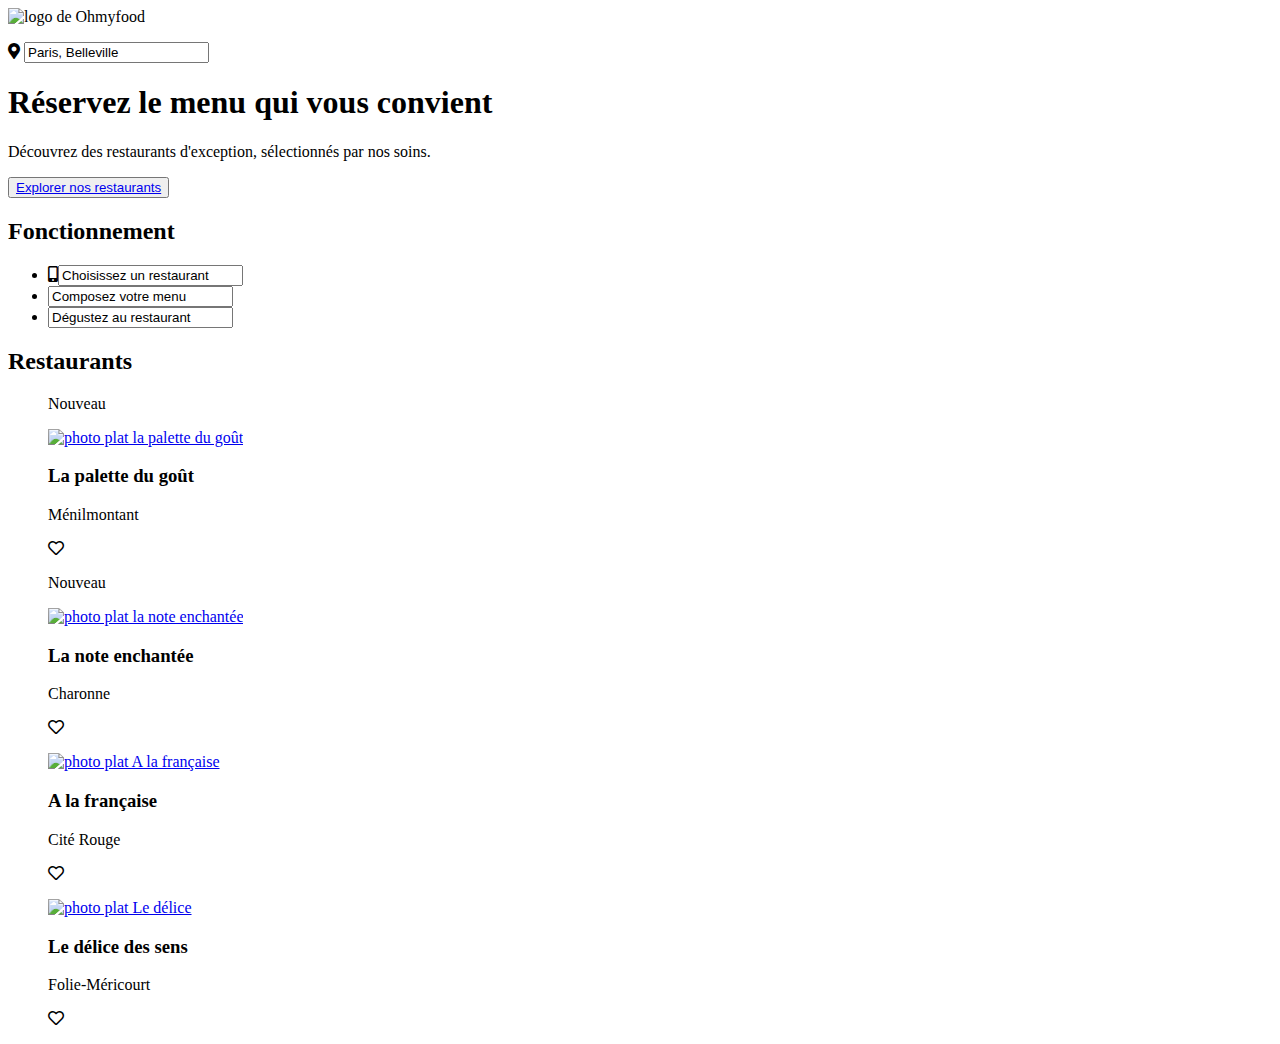
==== index.html @ de55cec7 "Première Sauvegarde Projet 3 de la page Accueil en HTML" ====
<!DOCTYPE html>
<html lang="fr">
<head>
    <meta charset="UTF-8">
    <meta name="viewport" content="width=device-width, initial-scale=1.0">
    <link rel="preconnect" href="https://fonts.gstatic.com">
    <link href="https://fonts.googleapis.com/css2?family=Roboto:wght@100;400&display=swap" rel="stylesheet">
    <link rel="stylesheet" href="https://cdnjs.cloudflare.com/ajax/libs/font-awesome/5.13.1/css/all.min.css"/>
    <title>Ohmyfood</title>
</head>
<body>
    <header class="header">
        <div class="logo">
            <img src="public/images/ohmyfood.png" alt="logo de Ohmyfood"/>
        </div>
    </header> 
    <section>   
        <form>
            <p class="localisation">
                <i class="fas fa-map-marker-alt"></i>
                <input type="text" name="recherche" value="Paris, Belleville">
            </p>
        </form>
        <article class="presentation">
            <h1>Réservez le menu qui vous convient</h1>
            <p>Découvrez des restaurants d'exception, sélectionnés par nos soins.</p>
            <button class="btn"><a href="#">Explorer nos restaurants</a></button>
        </article>
    </section>
    <section>
        <h2>Fonctionnement</h2>
        <ul class="Filtres"><!--PS: établir des class et insérer icones-->
            <li><i class="fas fa-mobile-alt"></i><input type="text" name="restaurant" value="Choisissez un restaurant"></li>
            <li><input type="text" name="menu" value="Composez votre menu"></li>
            <li><input type="text" name="dégustation" value="Dégustez au restaurant"></li>
        </ul>
    </section>
    <section>
        <h2>Restaurants</h2>
        <article><!--Insérer les liens menant vers la page de leur menu proposé-->
            <figure>
                <p>Nouveau</p>
                <a href="#"><img src="public/images/jay-wennington-N_Y88TWmGwA-unsplash.jpg" alt="photo plat la palette du goût"/></a>
                <figcaption>
                    <h3>La palette du goût</h3>
                    <p>Ménilmontant</p>
                    <aside>
                        <p>
                            <i class="far fa-heart"></i>
                        </p>
                    </aside>
                </figcaption>
            </figure>
        </article>
        <article><!--Insérer les liens menant vers la page de leur menu proposé-->
            <figure>
                <p>Nouveau</p>
                <a href="#"><img src="public/images/stil-u2Lp8tXIcjw-unsplash.jpg" alt="photo plat la note enchantée"/></a>
                <figcaption>
                    <h3>La note enchantée</h3>
                    <p>Charonne</p>
                    <aside>
                        <p>
                            <i class="far fa-heart"></i>
                        </p>
                    </aside>
                </figcaption>
            </figure>
        </article>
        <article><!--Insérer les liens menant vers la page de leur menu proposé-->
            <figure>
                <a href="#"><img src="public/images/toa-heftiba-DQKerTsQwi0-unsplash.jpg" alt="photo plat A la française"/></a>
                <figcaption>
                    <h3>A la française</h3>
                    <p>Cité Rouge</p>
                    <aside>
                        <p>
                            <i class="far fa-heart"></i>
                        </p>
                    </aside>
                </figcaption>
            </figure>
        </article>
        <article><!--Insérer les liens menant vers la page de leur menu proposé-->
            <figure>
                <a href="#"><img src="public/images/louis-hansel-shotsoflouis-qNBGVyOCY8Q-unsplash.jpg" alt="photo plat Le délice "/></a>
                <figcaption>
                    <h3>Le délice des sens</h3>
                    <p>Folie-Méricourt</p>
                    <aside>
                        <p>
                            <i class="far fa-heart"></i>
                        </p>
                    </aside>
                </figcaption>
            </figure>
        </article>
    </section>

    
</body>
</html>
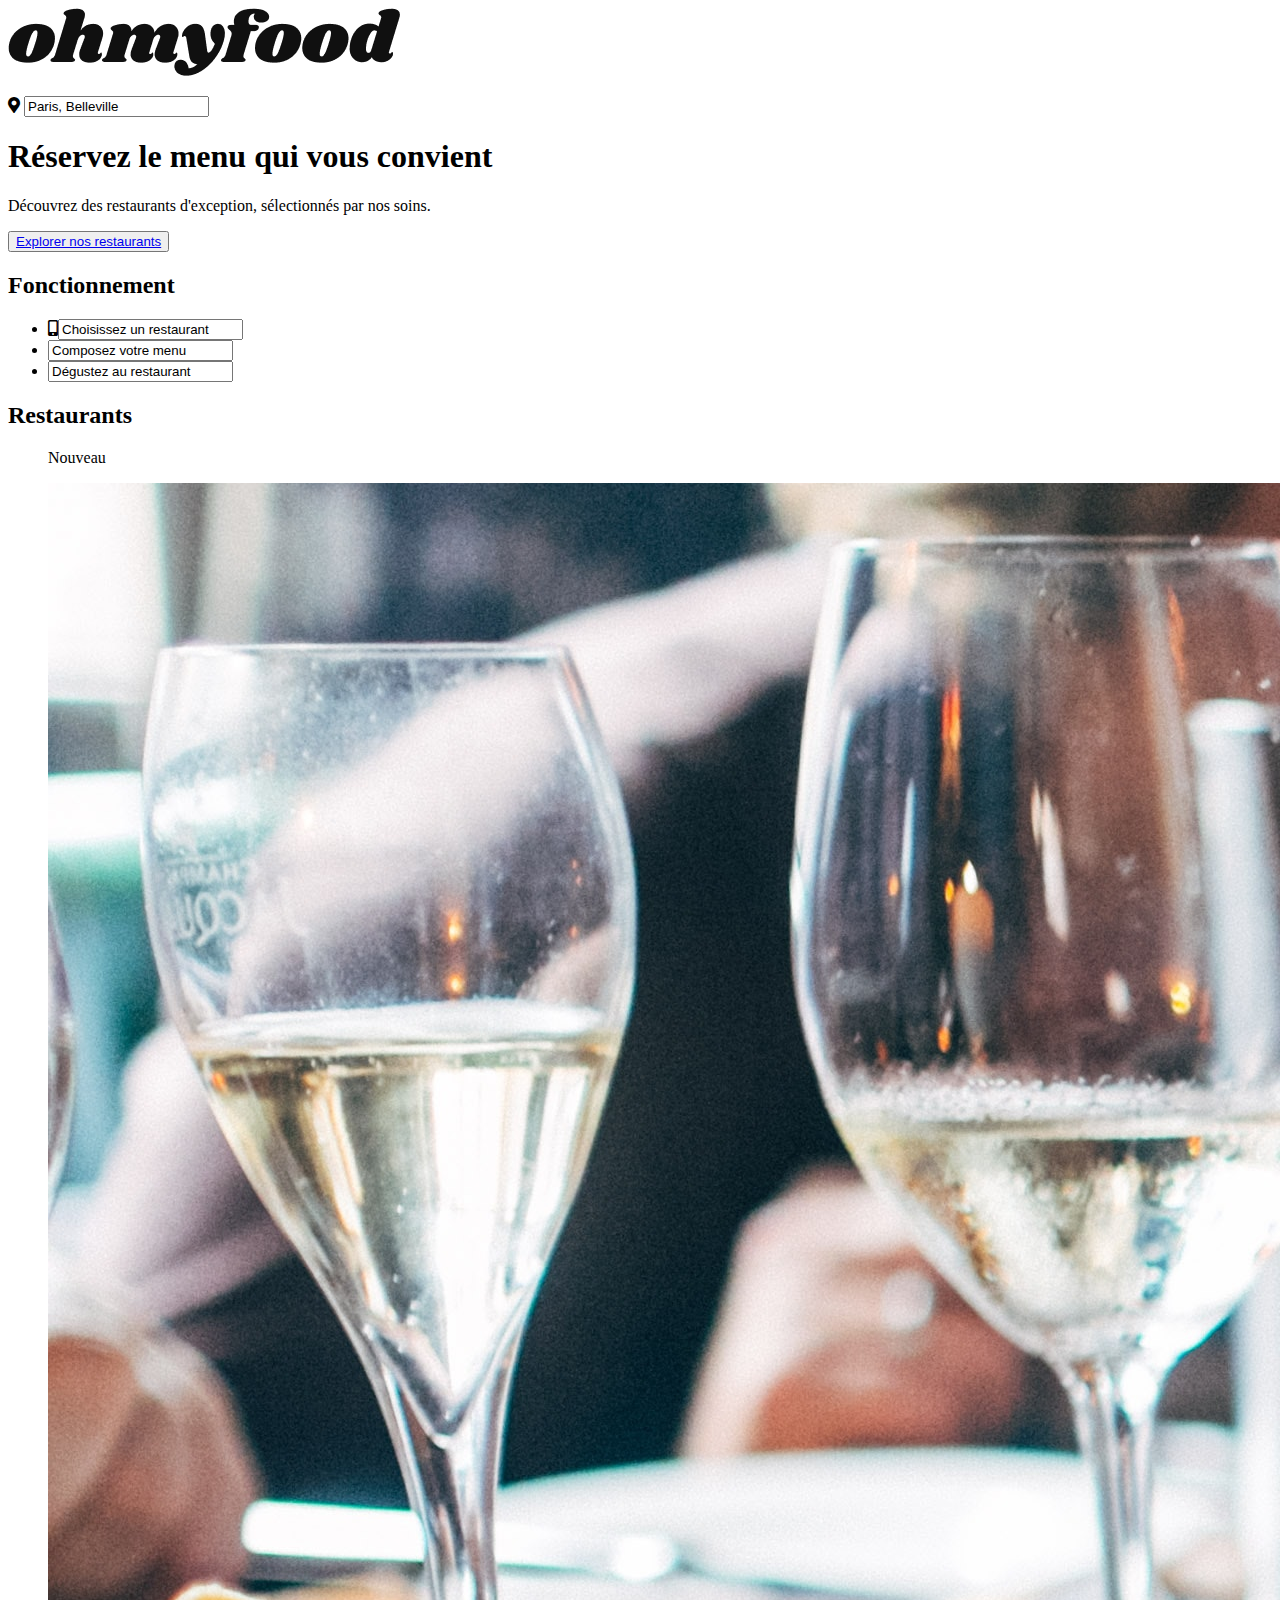
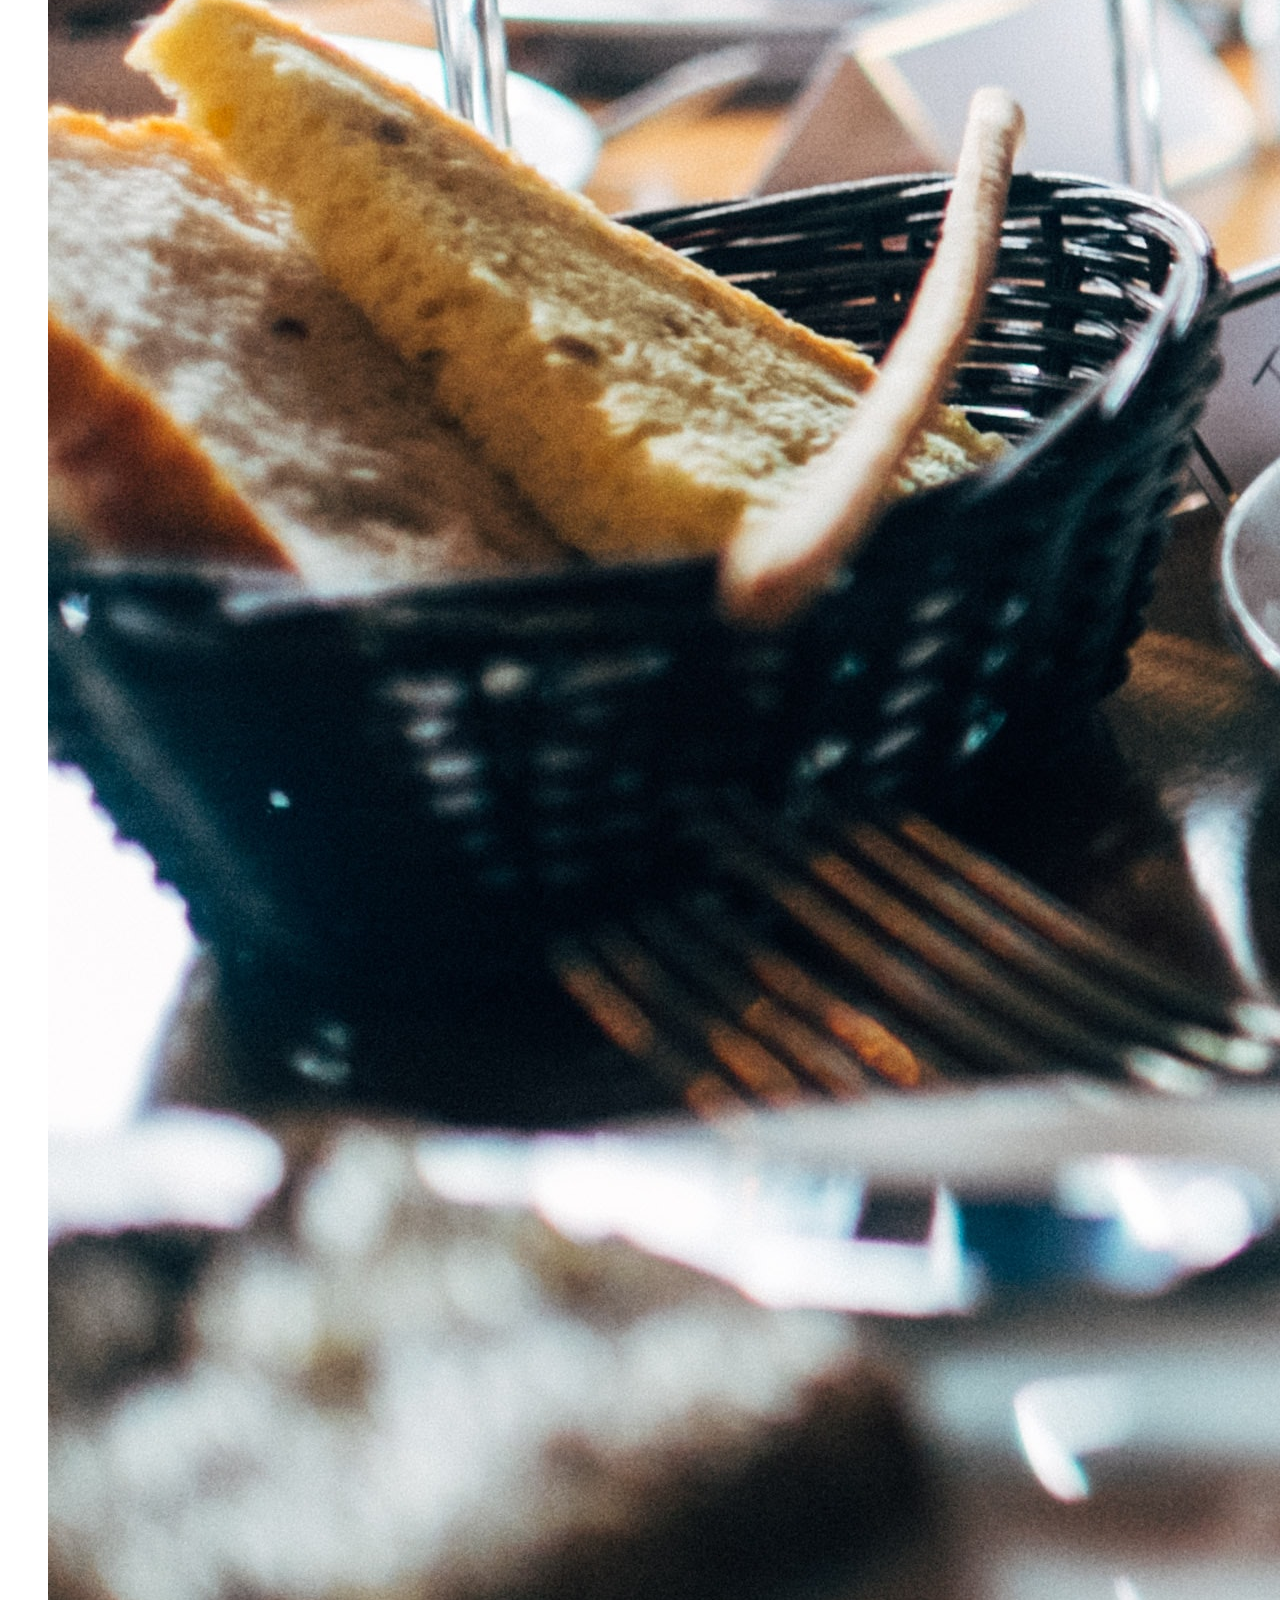
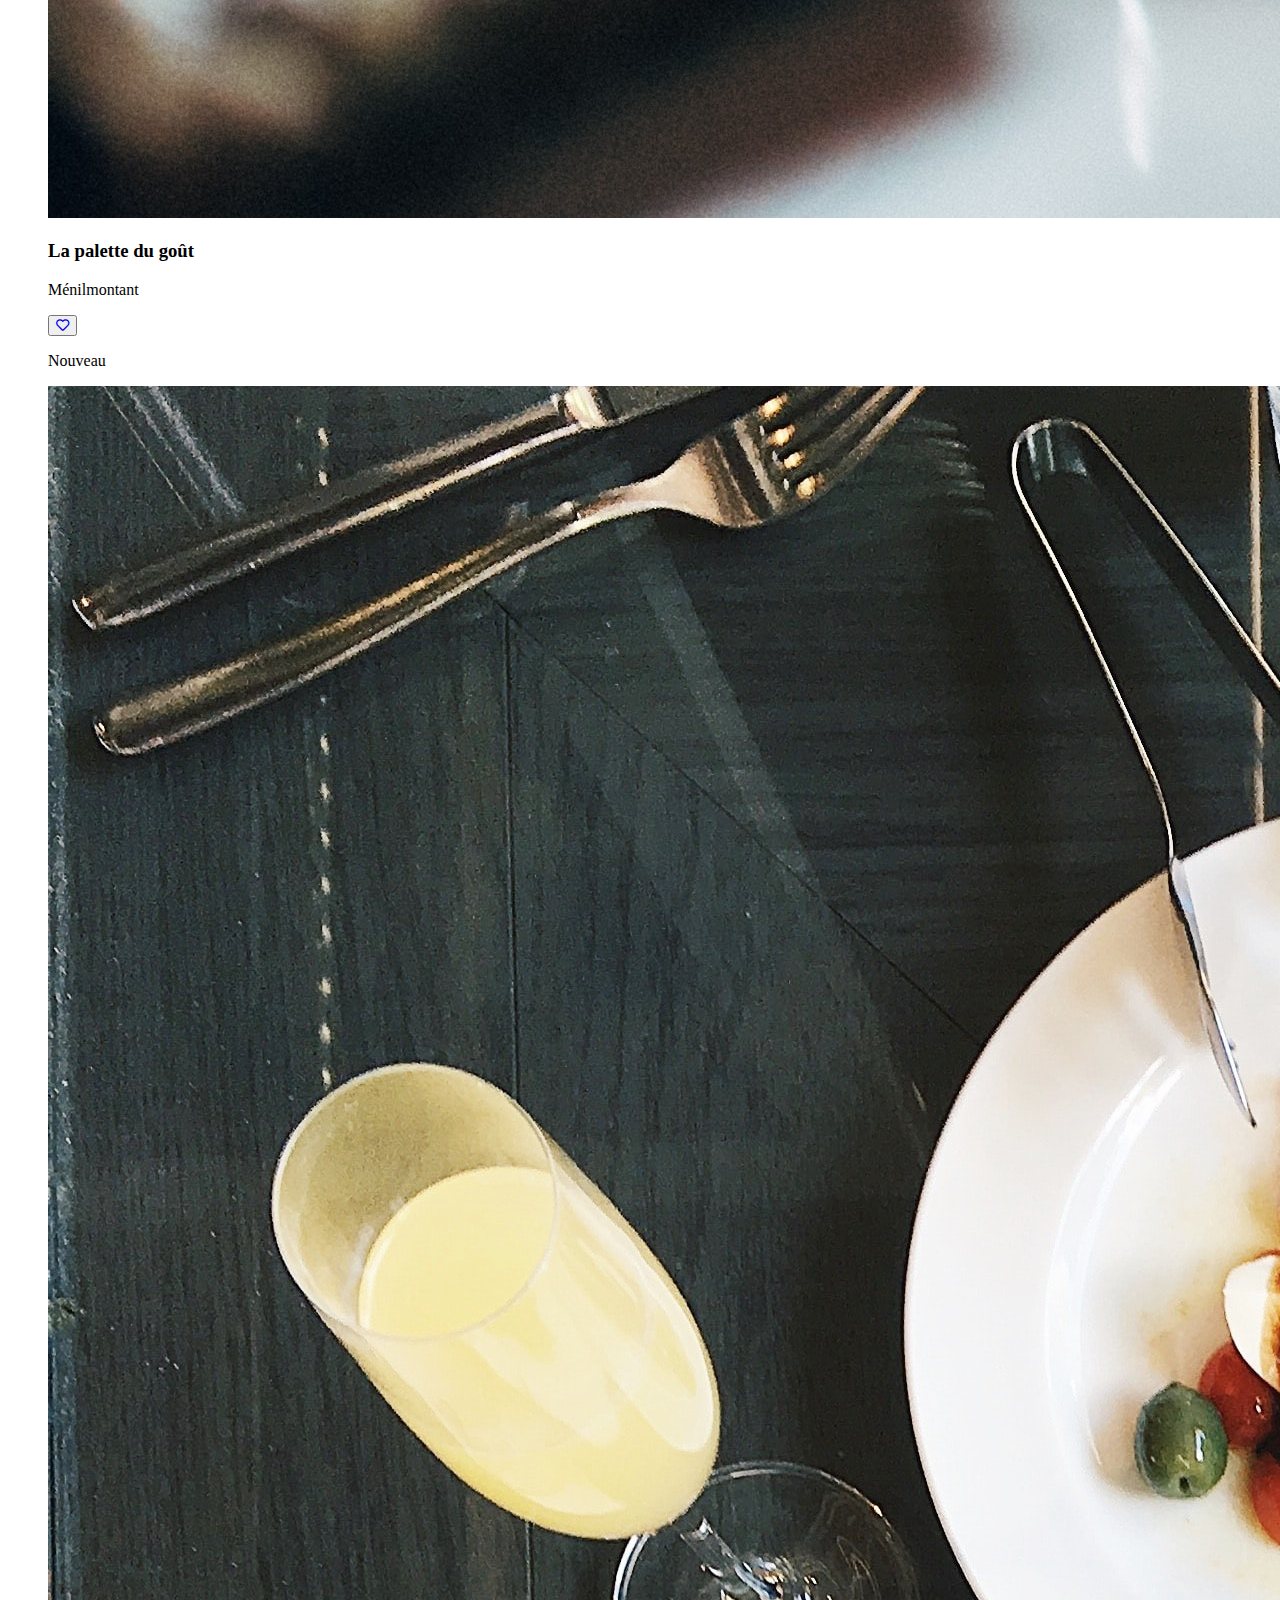
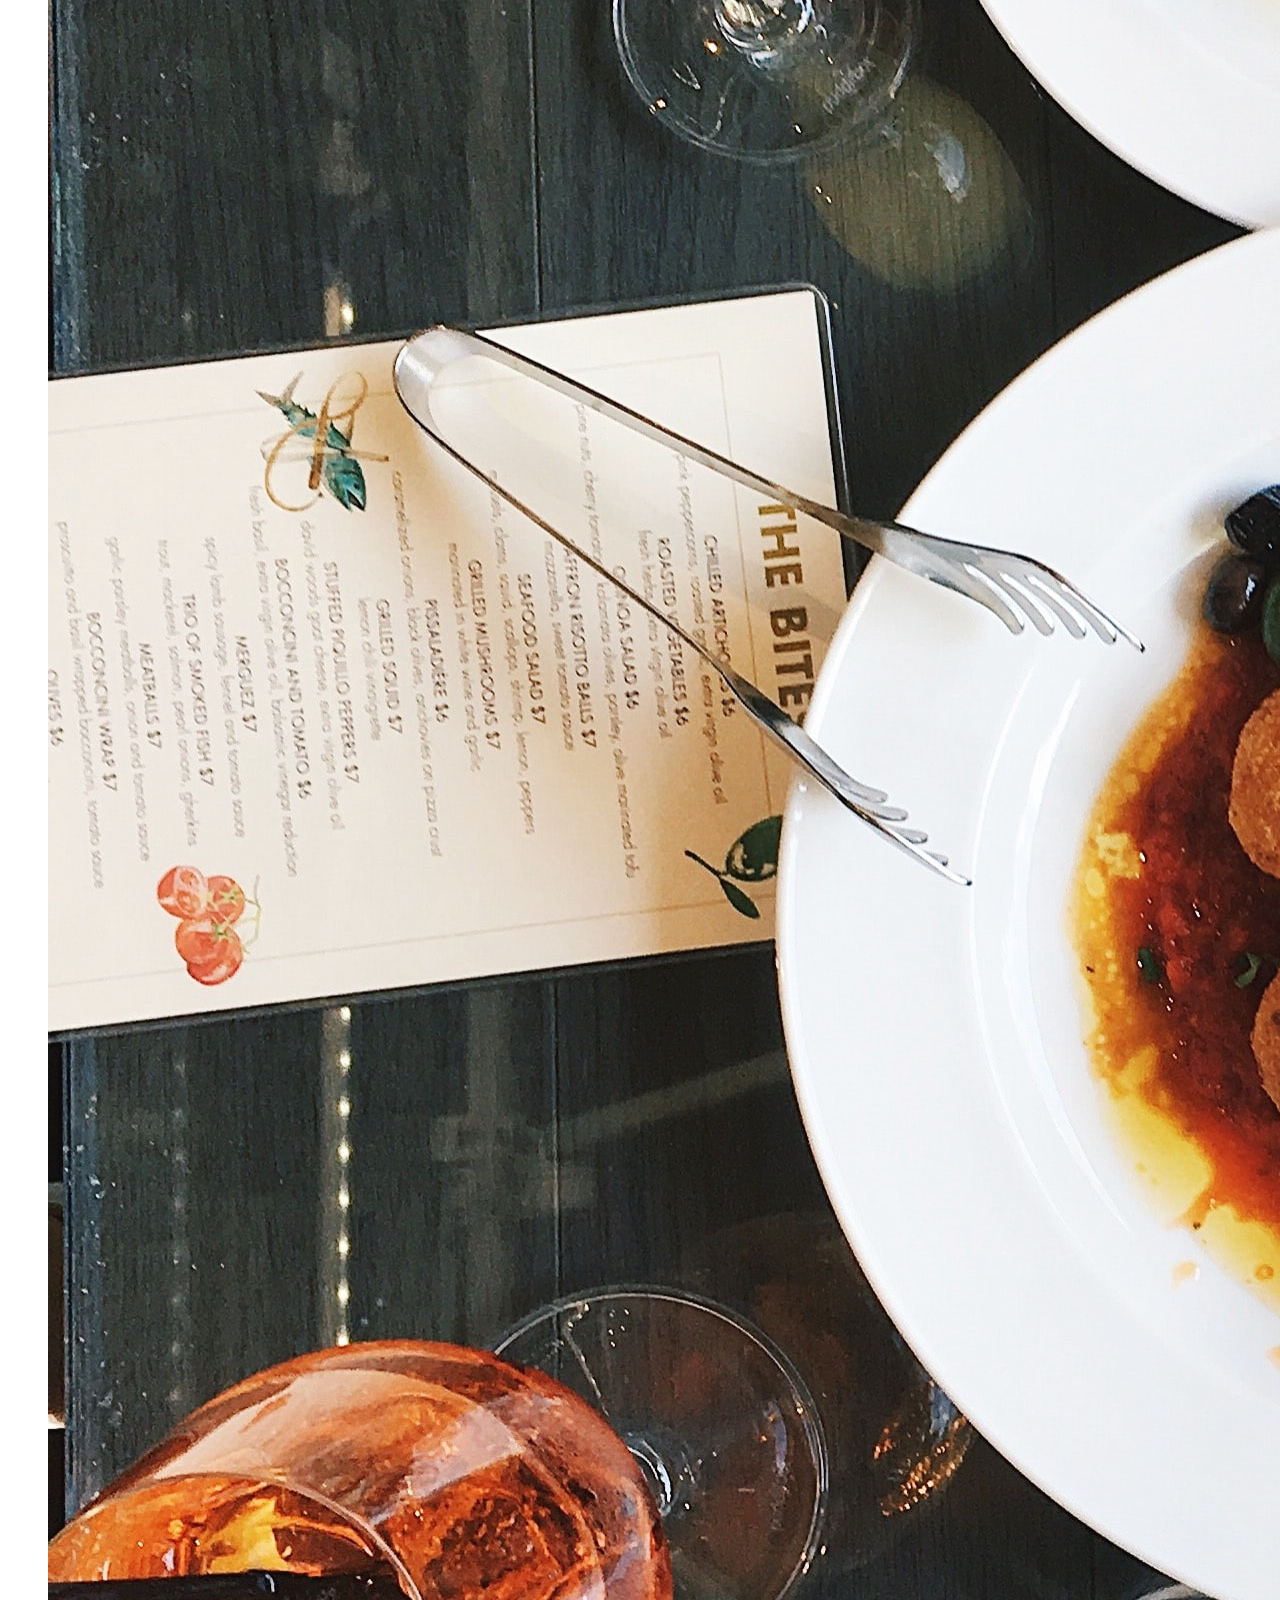
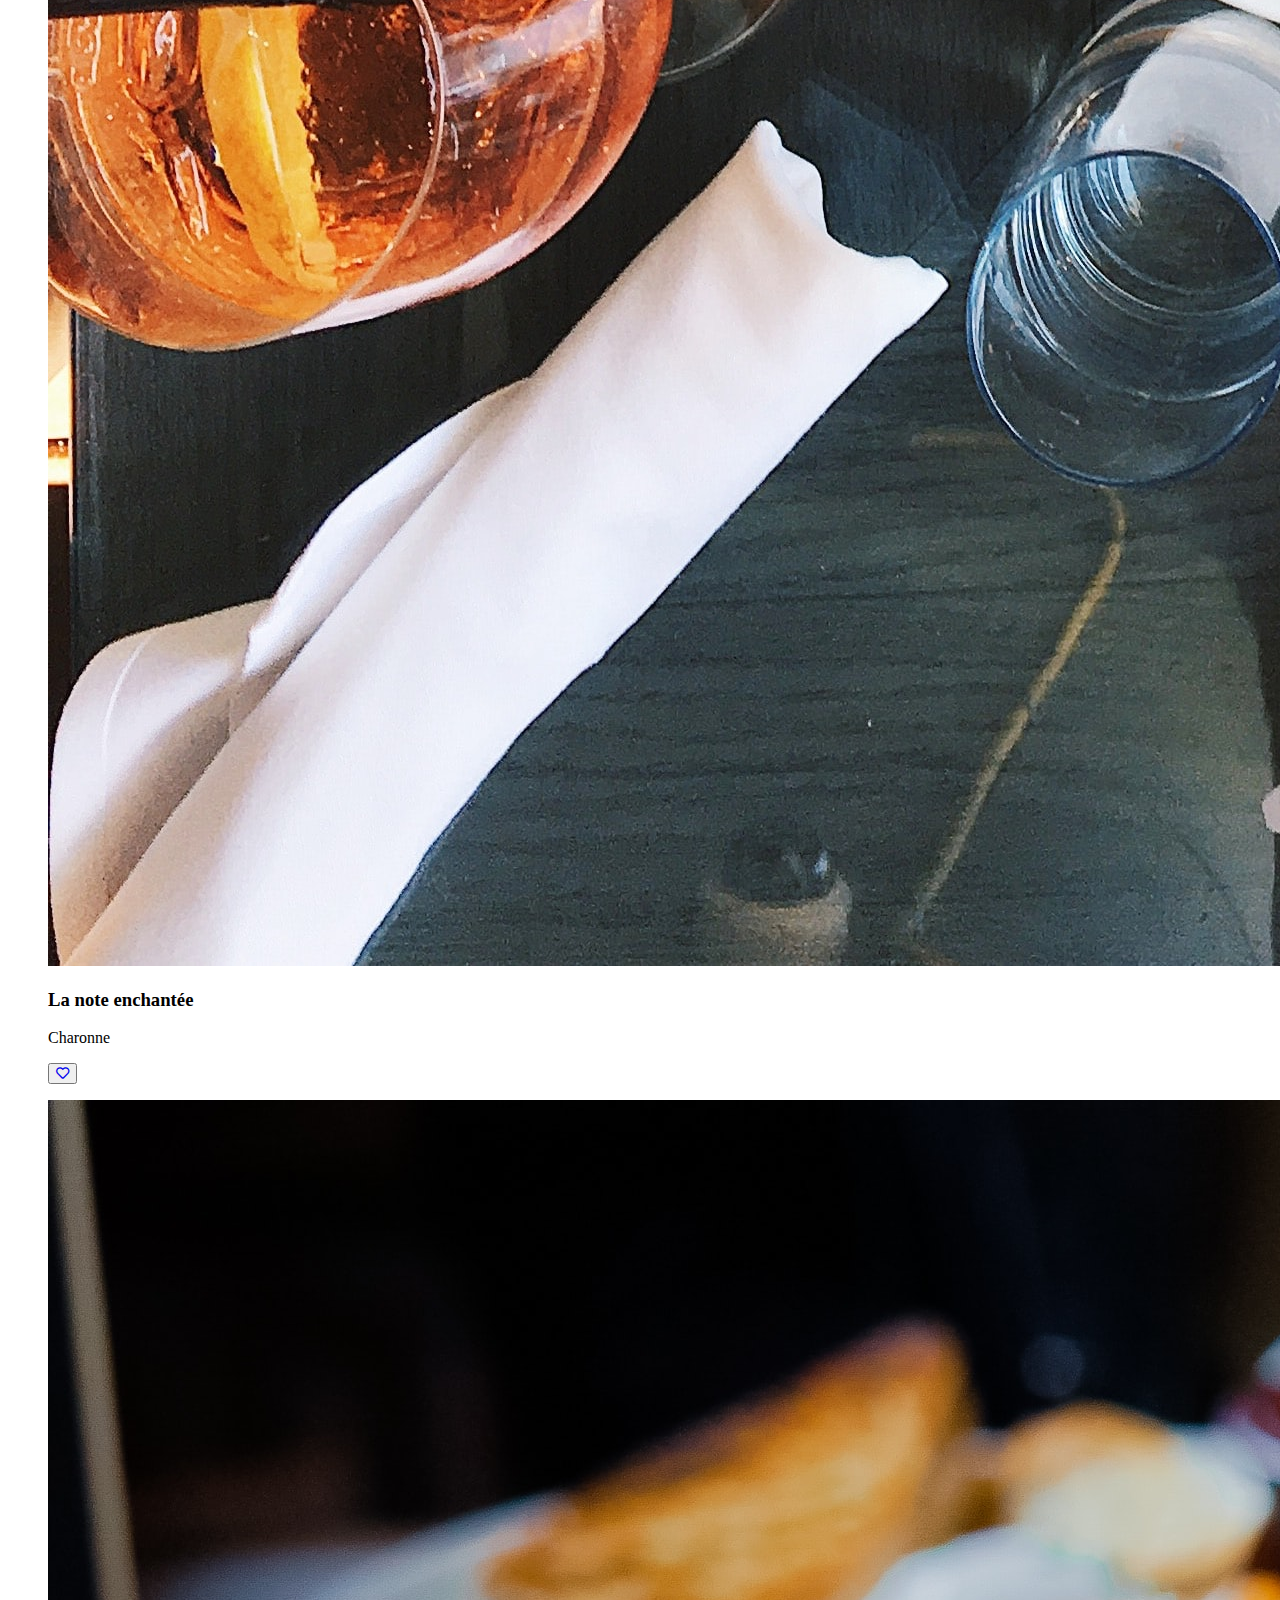
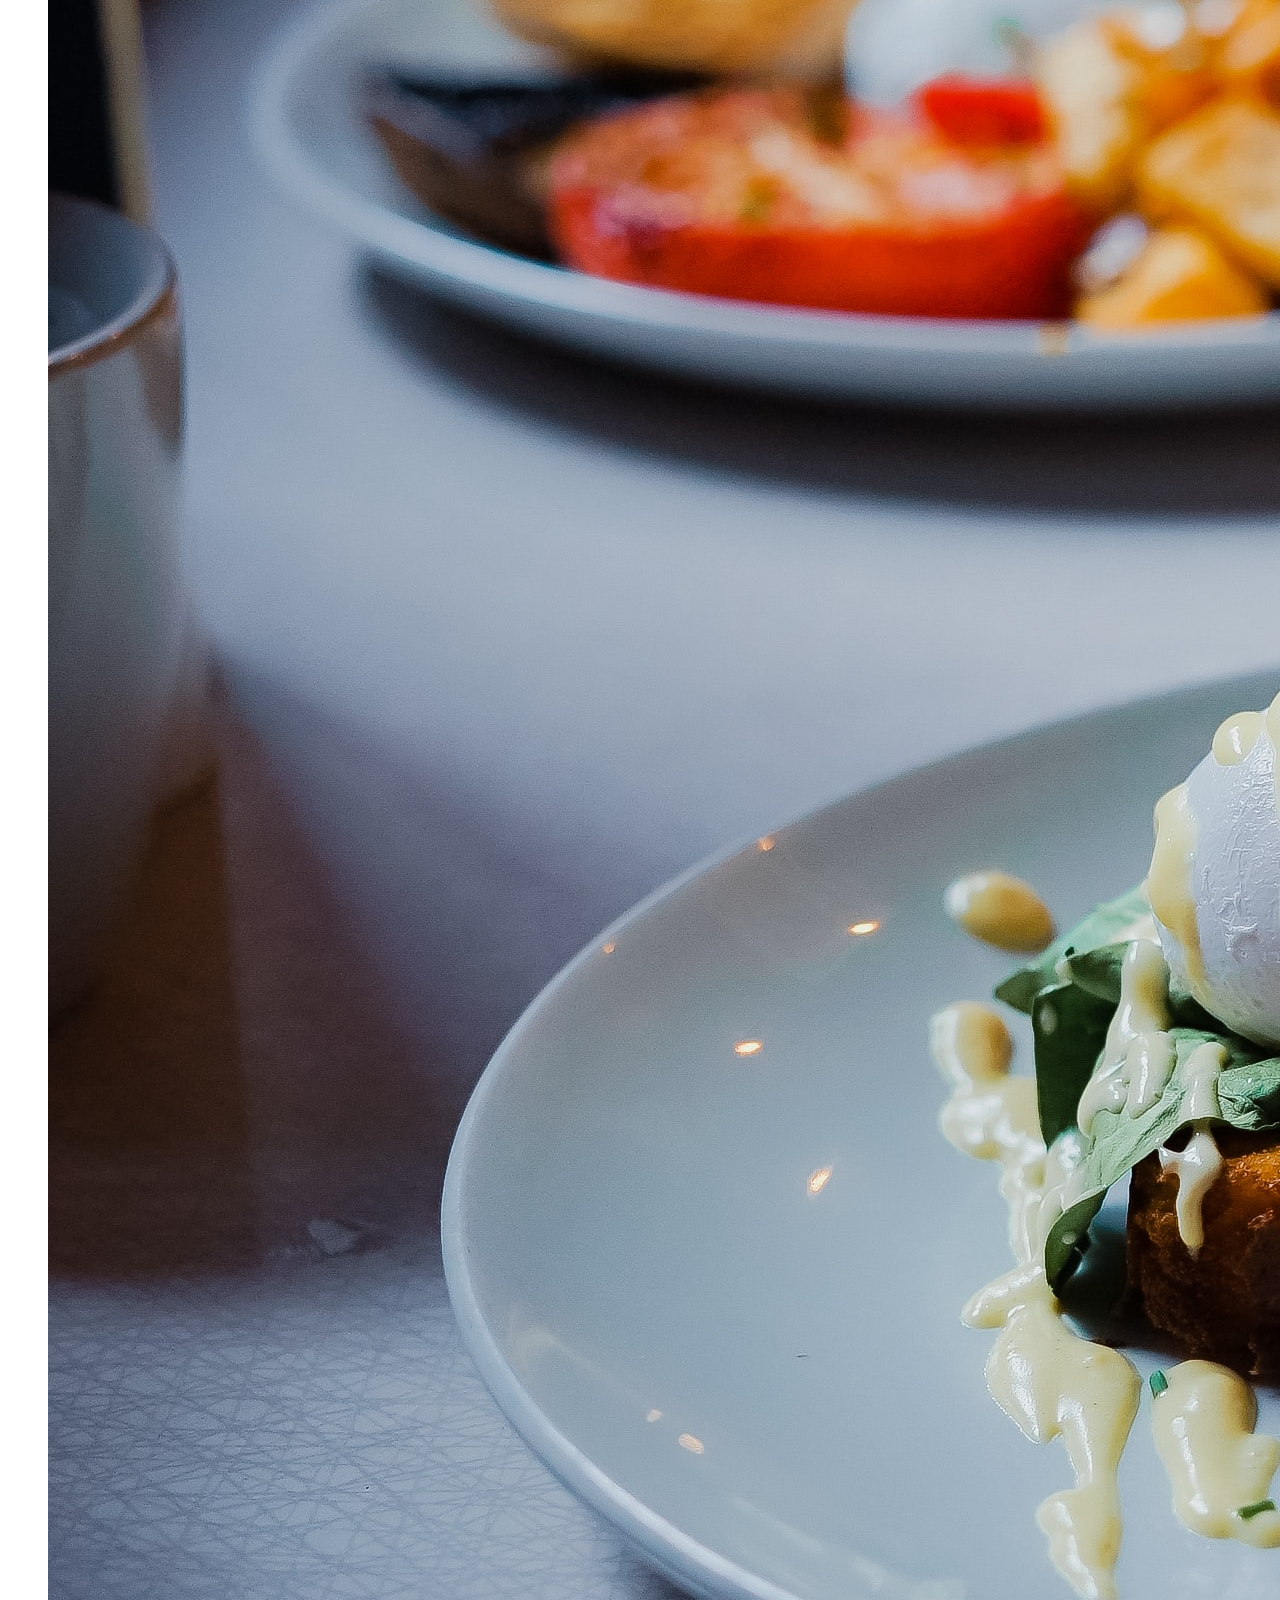
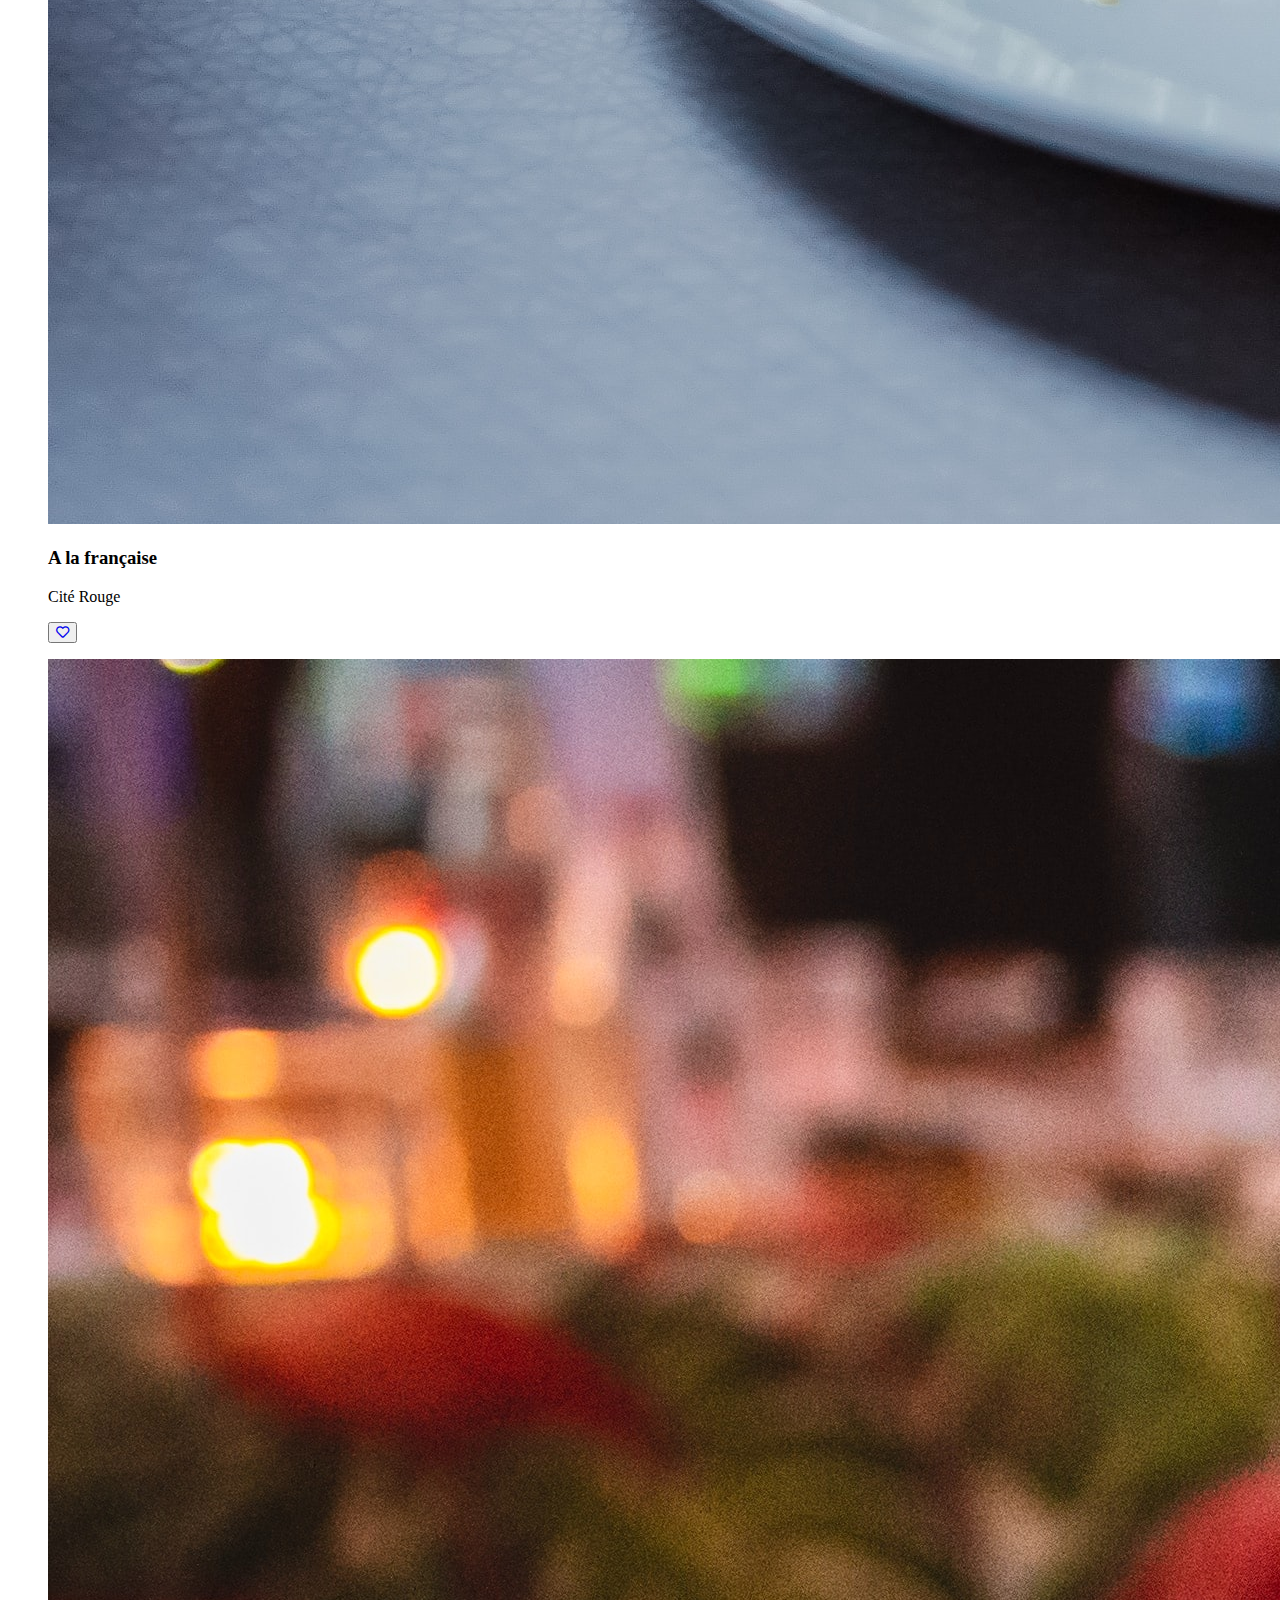
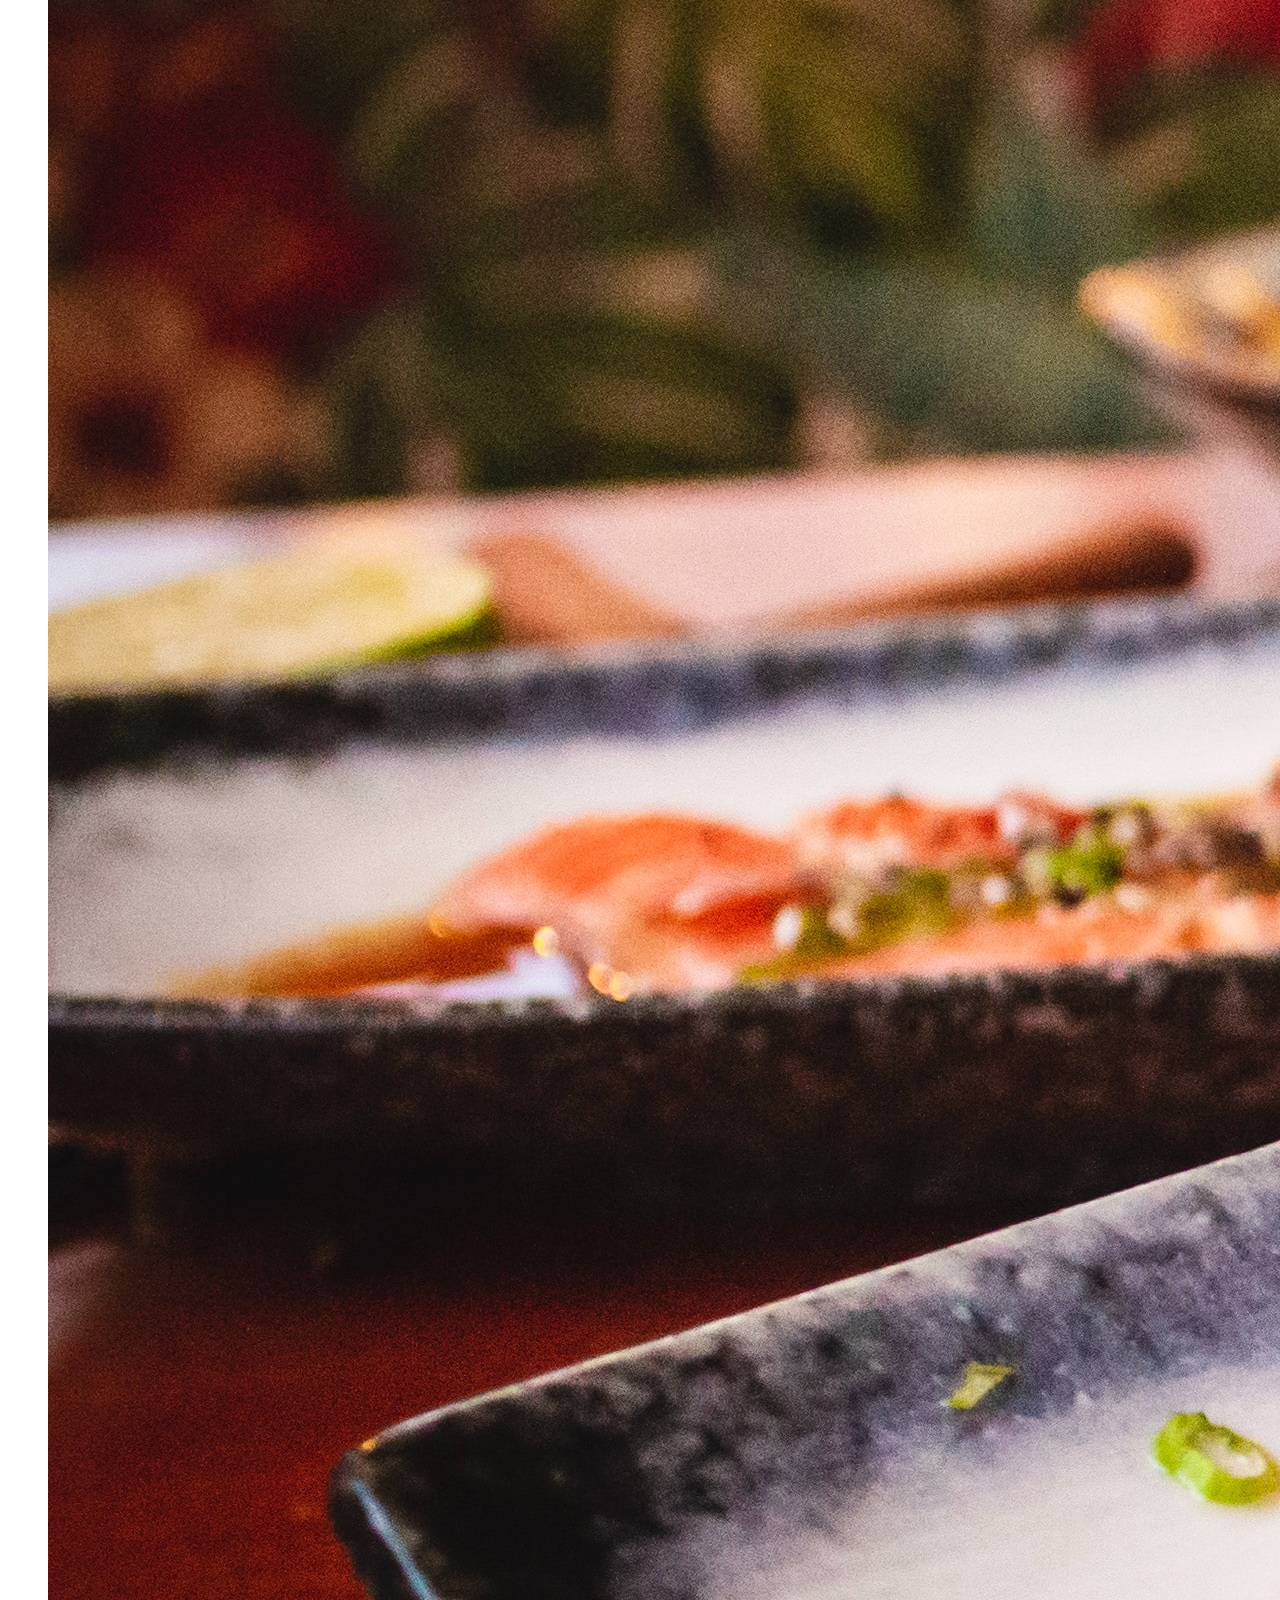
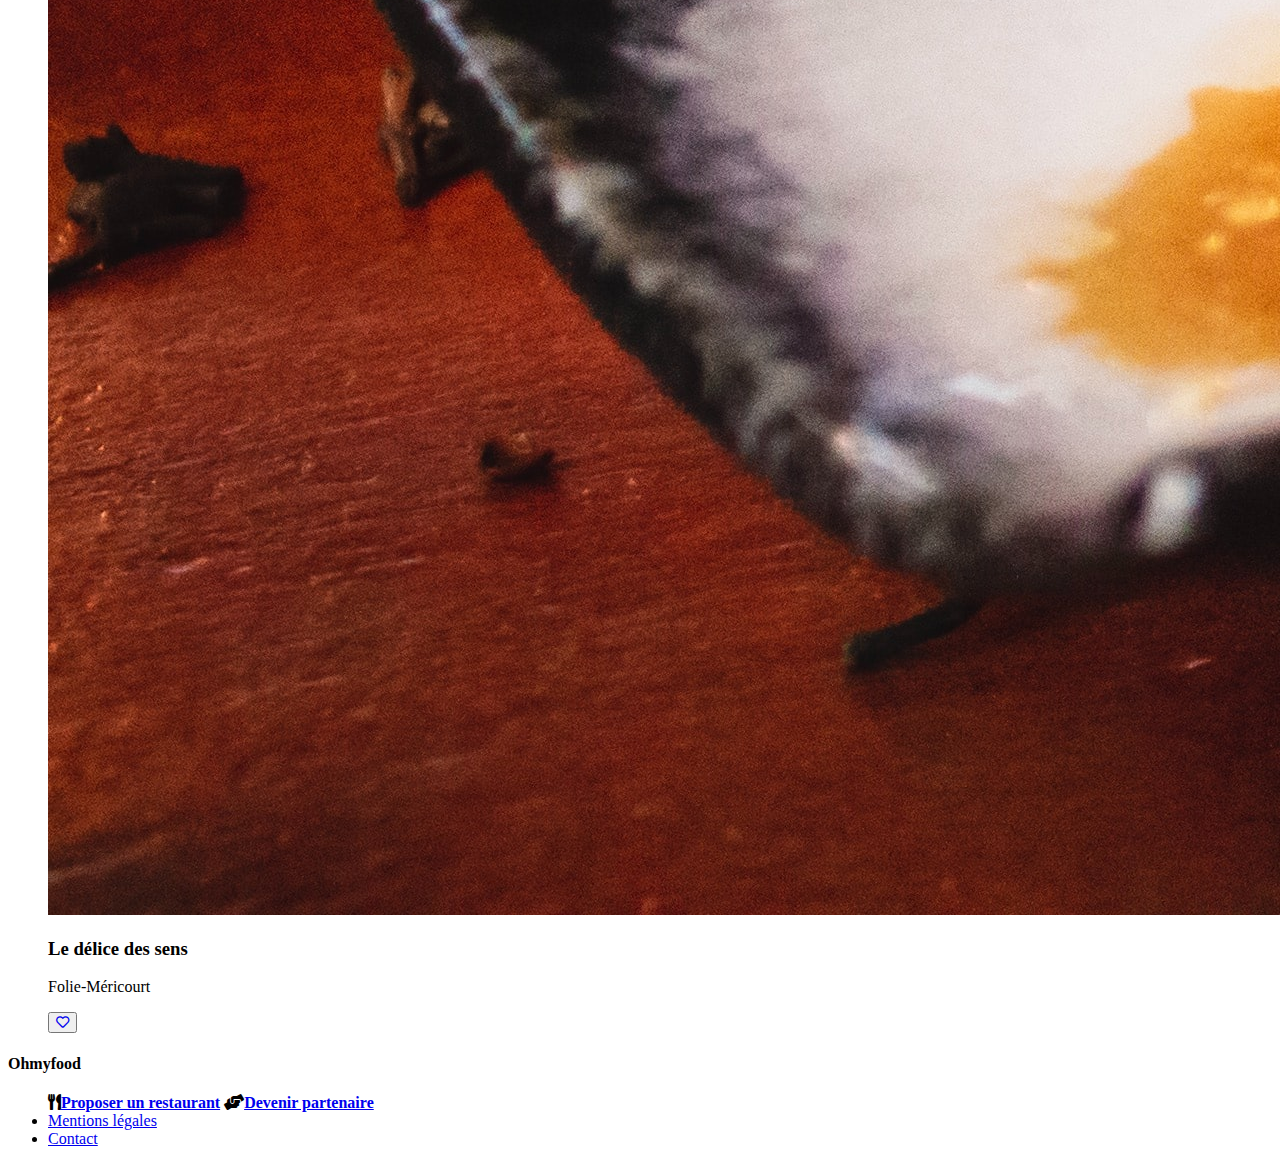
==== commit 6707b830: "Page Menu en HTML OK + Modif class logo en header_logo" ====
--- a/index.html
+++ b/index.html
@@ -5,12 +5,14 @@
     <meta name="viewport" content="width=device-width, initial-scale=1.0">
     <link rel="preconnect" href="https://fonts.gstatic.com">
     <link href="https://fonts.googleapis.com/css2?family=Roboto:wght@100;400&display=swap" rel="stylesheet">
+    <link rel="preconnect" href="https://fonts.gstatic.com">
+    <link href="https://fonts.googleapis.com/css2?family=Shrikhand&display=swap" rel="stylesheet">
     <link rel="stylesheet" href="https://cdnjs.cloudflare.com/ajax/libs/font-awesome/5.13.1/css/all.min.css"/>
     <title>Ohmyfood</title>
 </head>
 <body>
     <header class="header">
-        <div class="logo">
+        <div class="header_logo">
             <img src="public/images/ohmyfood.png" alt="logo de Ohmyfood"/>
         </div>
     </header> 
@@ -37,7 +39,7 @@
     </section>
     <section>
         <h2>Restaurants</h2>
-        <article><!--Insérer les liens menant vers la page de leur menu proposé-->
+        <article><!--Insérer les liens menant vers la page de leur menu proposé + effet remplissage button-->
             <figure>
                 <p>Nouveau</p>
                 <a href="#"><img src="public/images/jay-wennington-N_Y88TWmGwA-unsplash.jpg" alt="photo plat la palette du goût"/></a>
@@ -45,14 +47,12 @@
                     <h3>La palette du goût</h3>
                     <p>Ménilmontant</p>
                     <aside>
-                        <p>
-                            <i class="far fa-heart"></i>
-                        </p>
+                        <button><a href="#"><i class="far fa-heart"></i></a></button>
                     </aside>
                 </figcaption>
             </figure>
         </article>
-        <article><!--Insérer les liens menant vers la page de leur menu proposé-->
+        <article><!--Insérer les liens menant vers la page de leur menu proposé + effet remplissage button-->
             <figure>
                 <p>Nouveau</p>
                 <a href="#"><img src="public/images/stil-u2Lp8tXIcjw-unsplash.jpg" alt="photo plat la note enchantée"/></a>
@@ -60,43 +60,46 @@
                     <h3>La note enchantée</h3>
                     <p>Charonne</p>
                     <aside>
-                        <p>
-                            <i class="far fa-heart"></i>
-                        </p>
+                        <button><a href="#"><i class="far fa-heart"></i></a></button>
                     </aside>
                 </figcaption>
             </figure>
         </article>
-        <article><!--Insérer les liens menant vers la page de leur menu proposé-->
+        <article><!--Insérer les liens menant vers la page de leur menu proposé + effet remplissage button-->
             <figure>
                 <a href="#"><img src="public/images/toa-heftiba-DQKerTsQwi0-unsplash.jpg" alt="photo plat A la française"/></a>
                 <figcaption>
                     <h3>A la française</h3>
                     <p>Cité Rouge</p>
                     <aside>
-                        <p>
-                            <i class="far fa-heart"></i>
-                        </p>
+                        <button><a href="#"><i class="far fa-heart"></i></a></button>
                     </aside>
                 </figcaption>
             </figure>
         </article>
-        <article><!--Insérer les liens menant vers la page de leur menu proposé-->
+        <article><!--Insérer les liens menant vers la page de leur menu proposé + effet remplissage button-->
             <figure>
                 <a href="#"><img src="public/images/louis-hansel-shotsoflouis-qNBGVyOCY8Q-unsplash.jpg" alt="photo plat Le délice "/></a>
                 <figcaption>
                     <h3>Le délice des sens</h3>
                     <p>Folie-Méricourt</p>
                     <aside>
-                        <p>
-                            <i class="far fa-heart"></i>
-                        </p>
+                        <button><a href="#"><i class="far fa-heart"></i></a></button>
                     </aside>
                 </figcaption>
             </figure>
         </article>
     </section>
-
-    
+    <footer>
+        <section>
+            <h4>Ohmyfood</h4>
+            <ul>
+                <li class="fas fa-utensils"><a href="#">Proposer un restaurant</a></li>
+                <li class="fas fa-hands-helping"><a href="#">Devenir partenaire</a></li>
+                <li><a href="#">Mentions légales</a></li>
+                <li><a href="mailto:adresse@mail.com">Contact</a></li>
+            </ul>
+        </section>
+    </footer>
 </body>
 </html>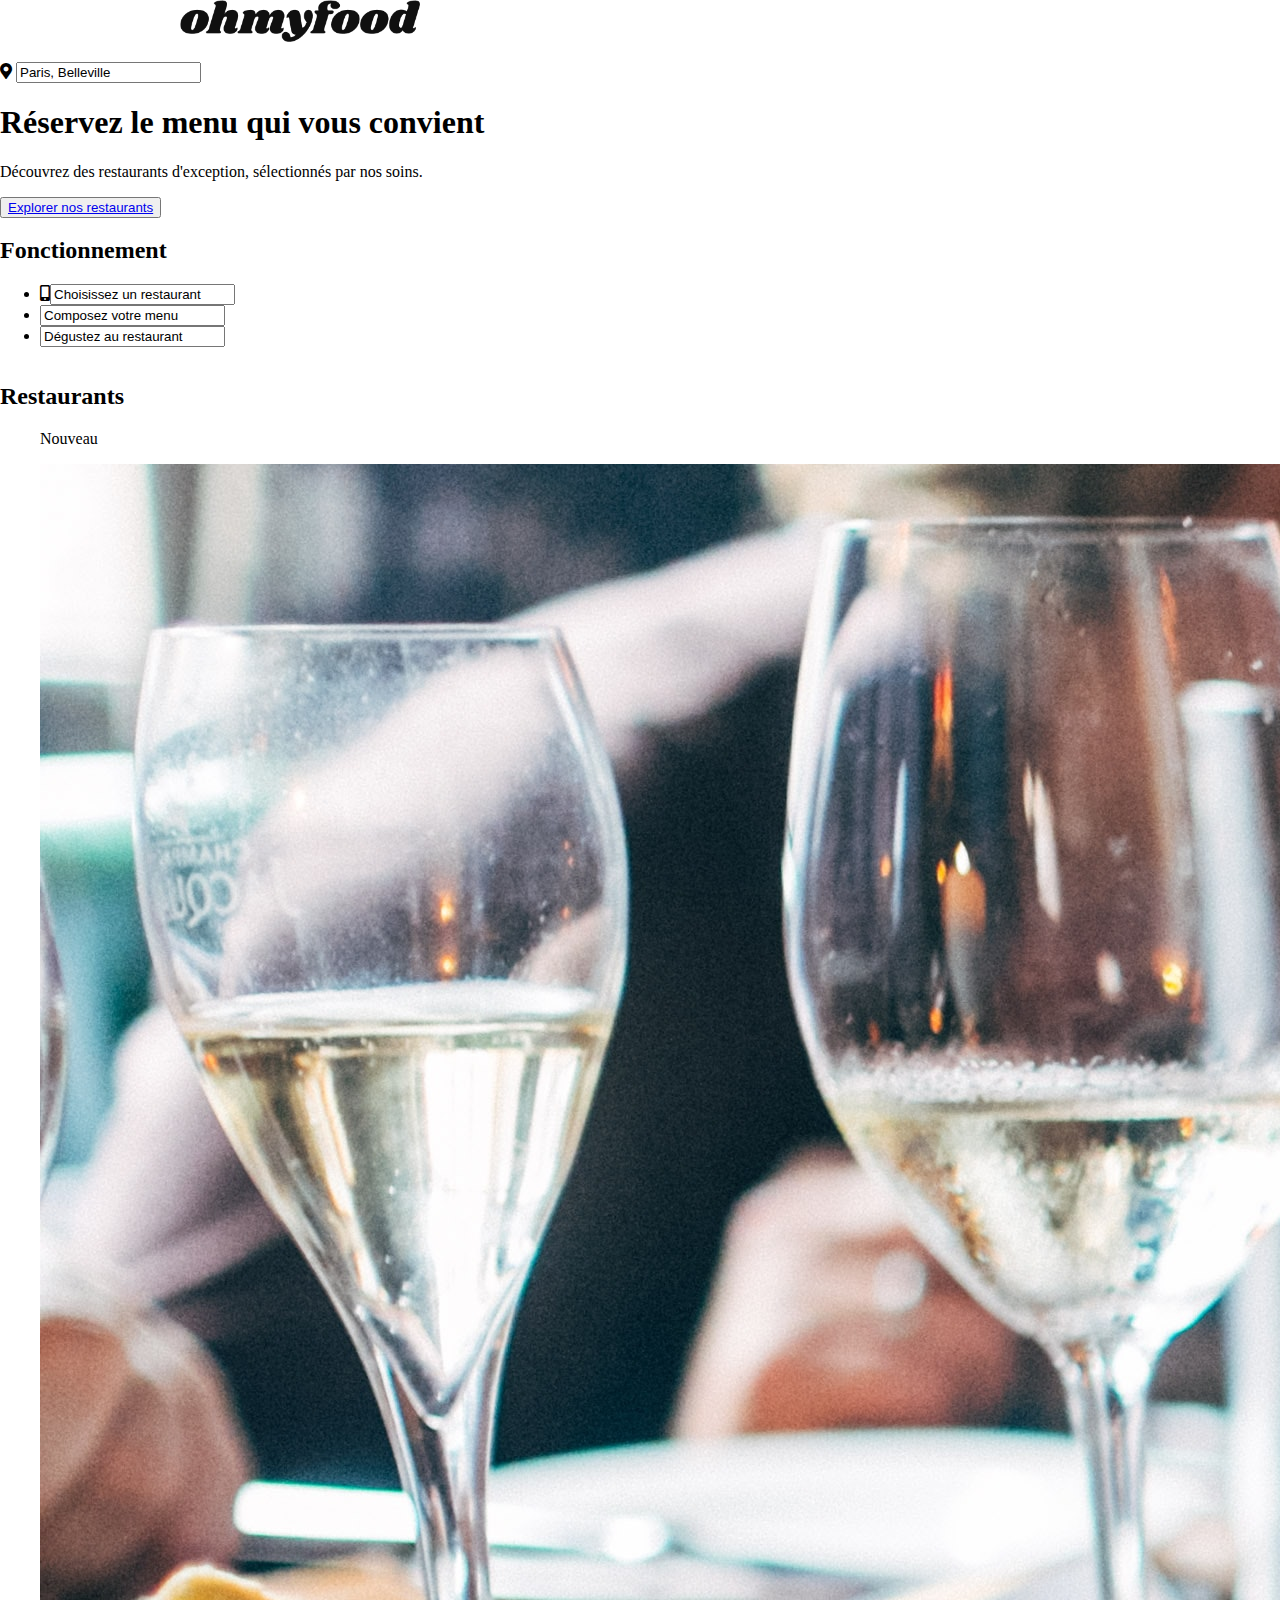
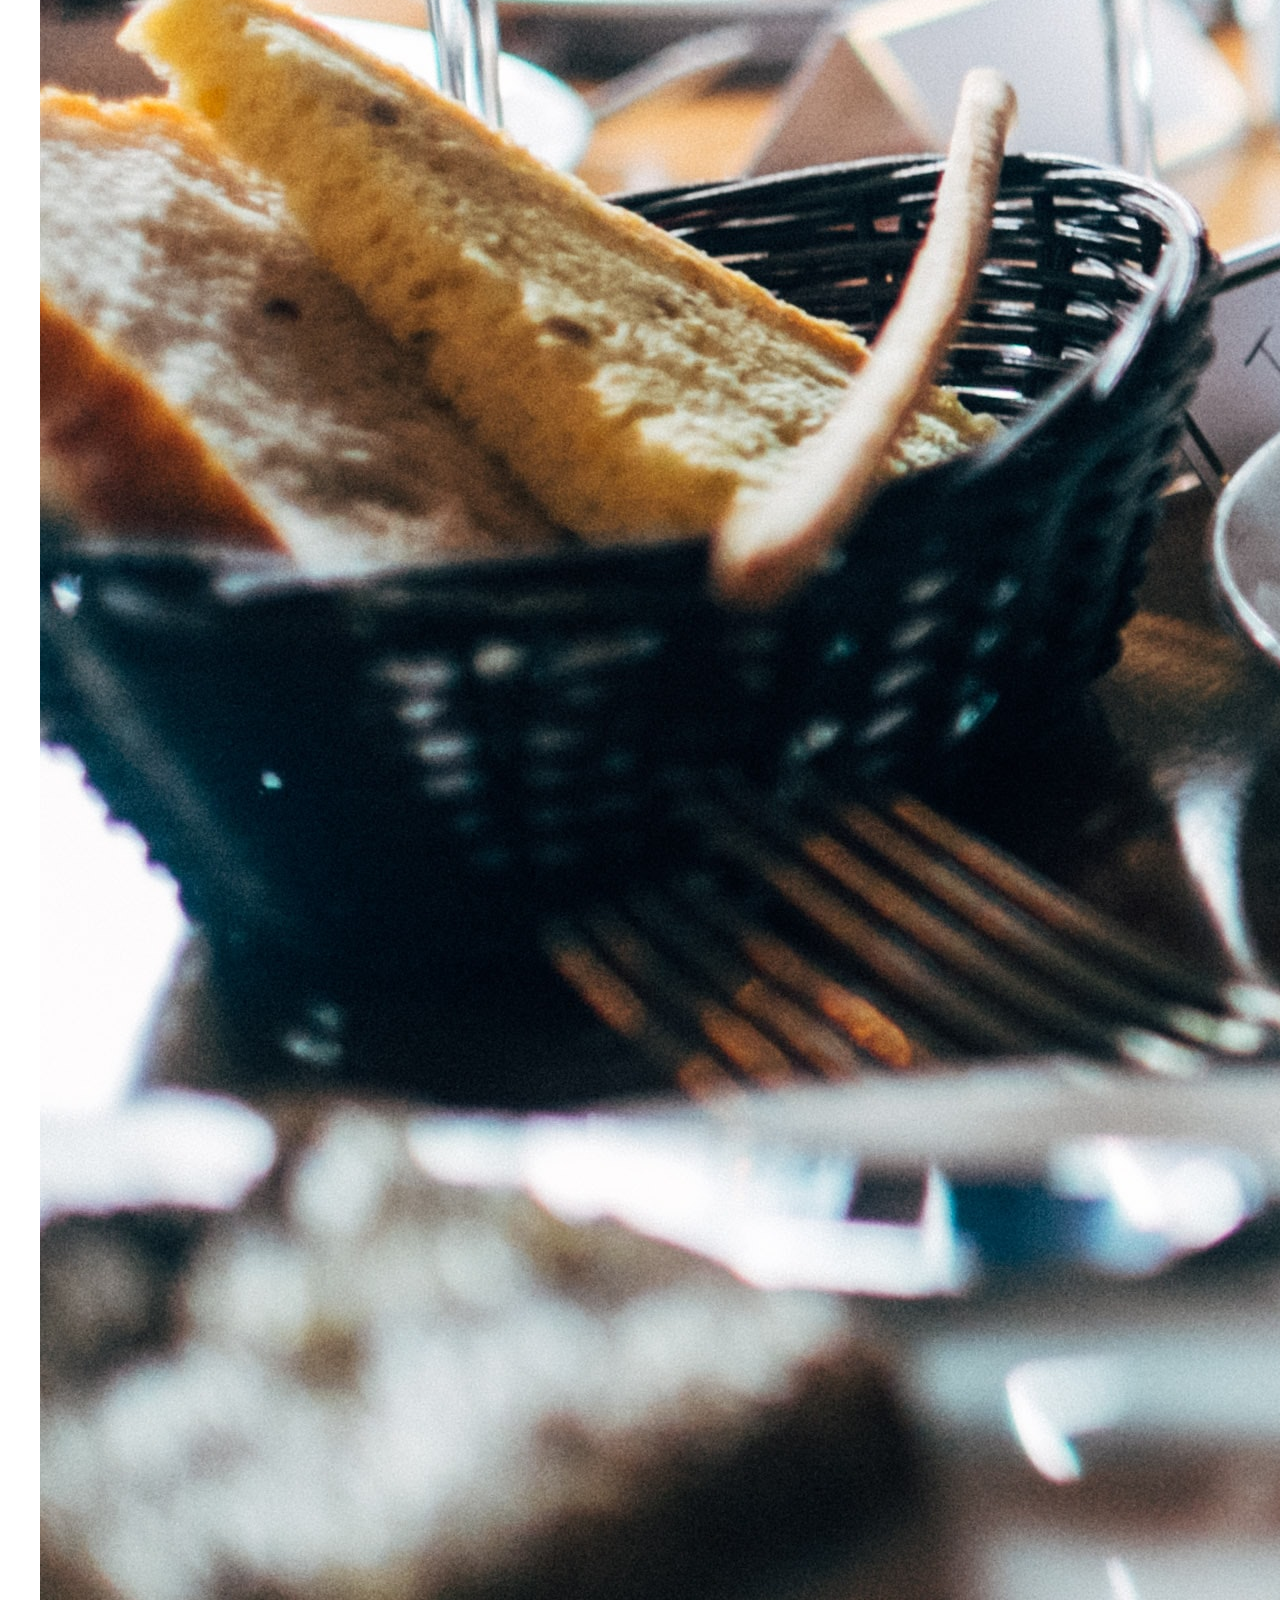
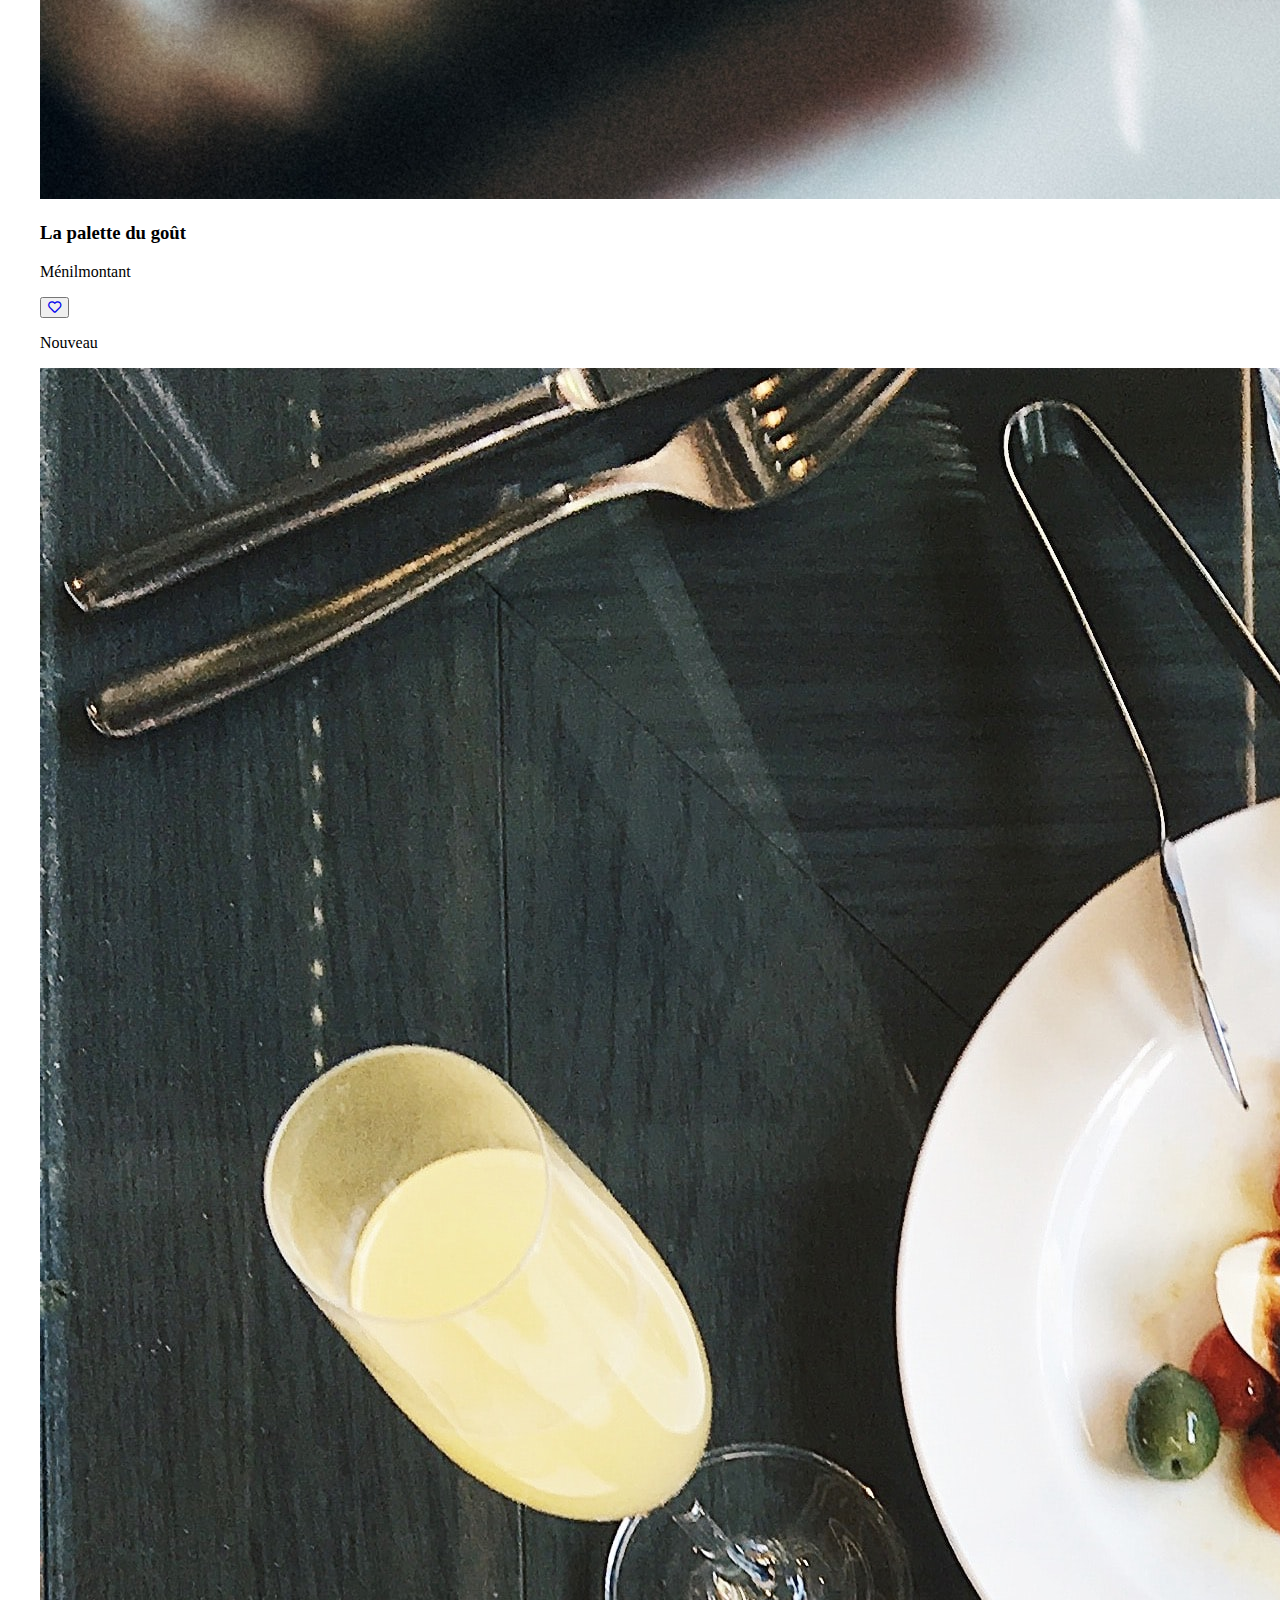
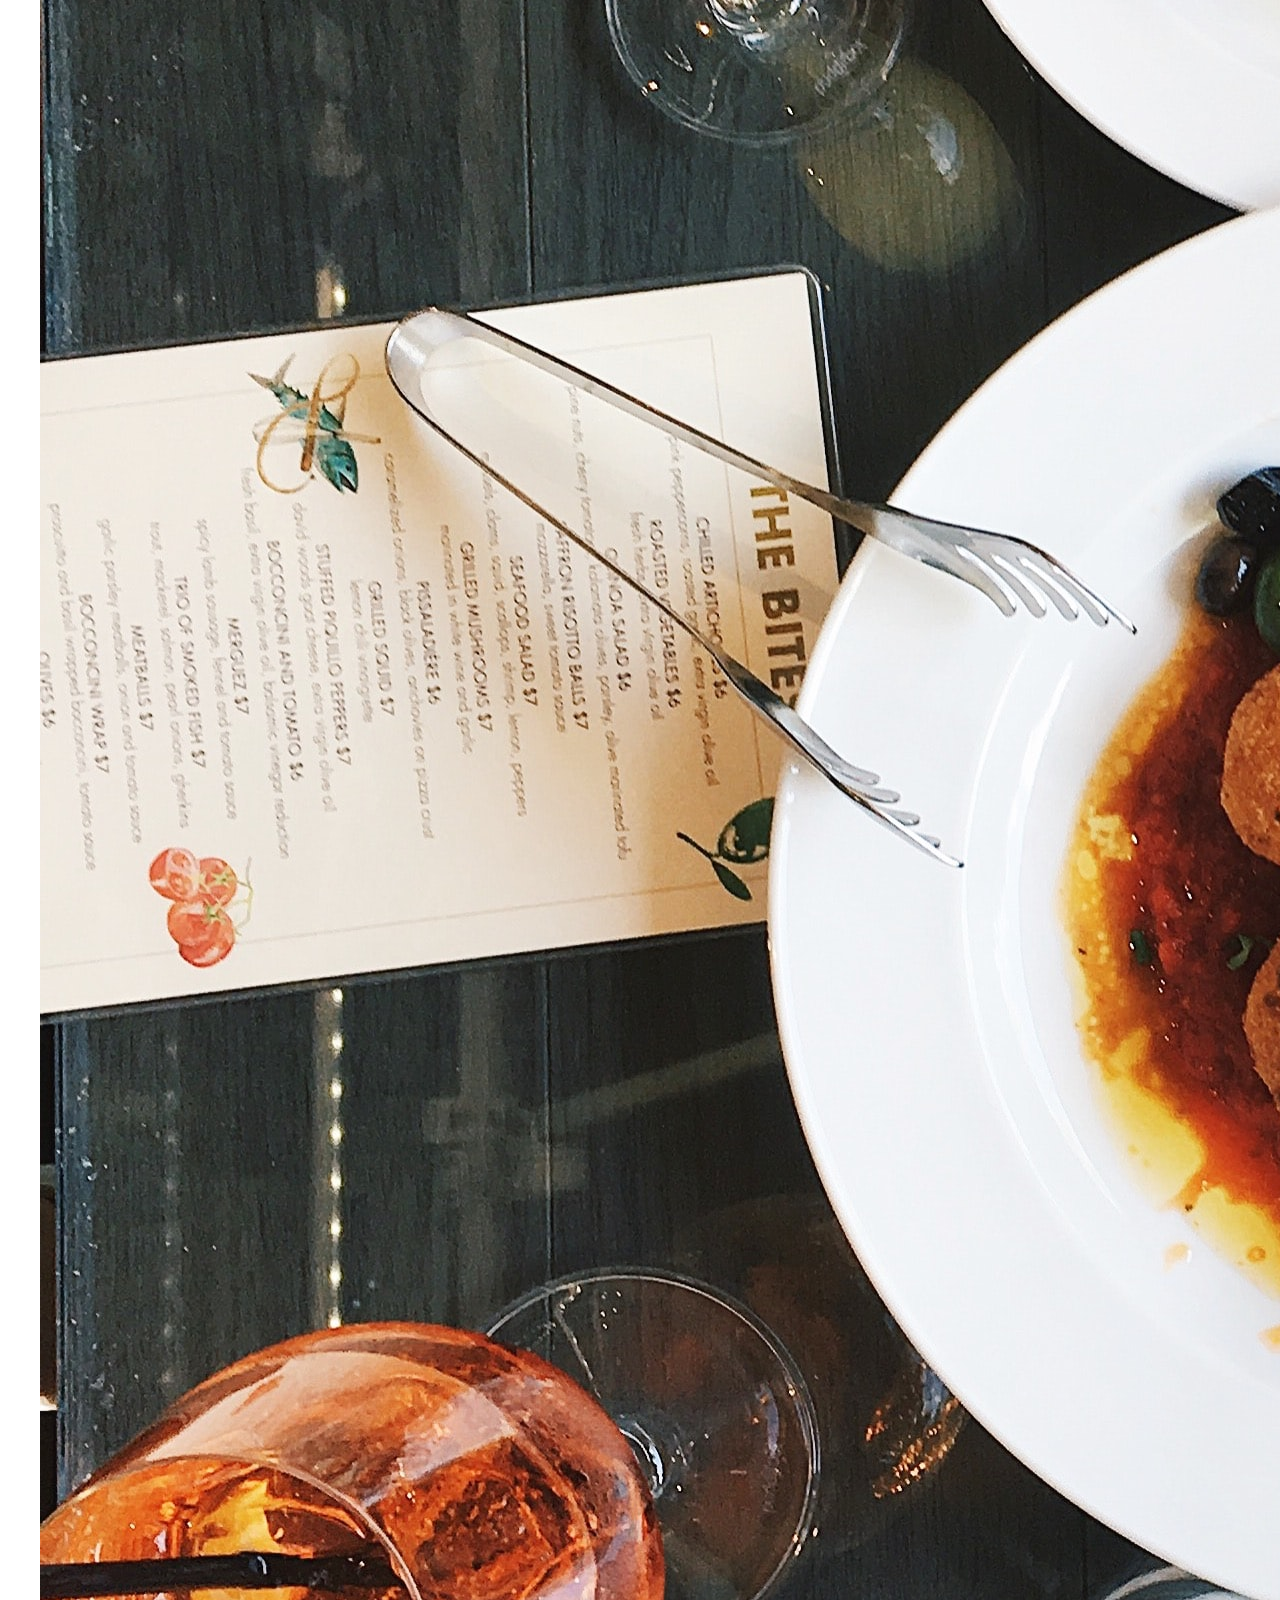
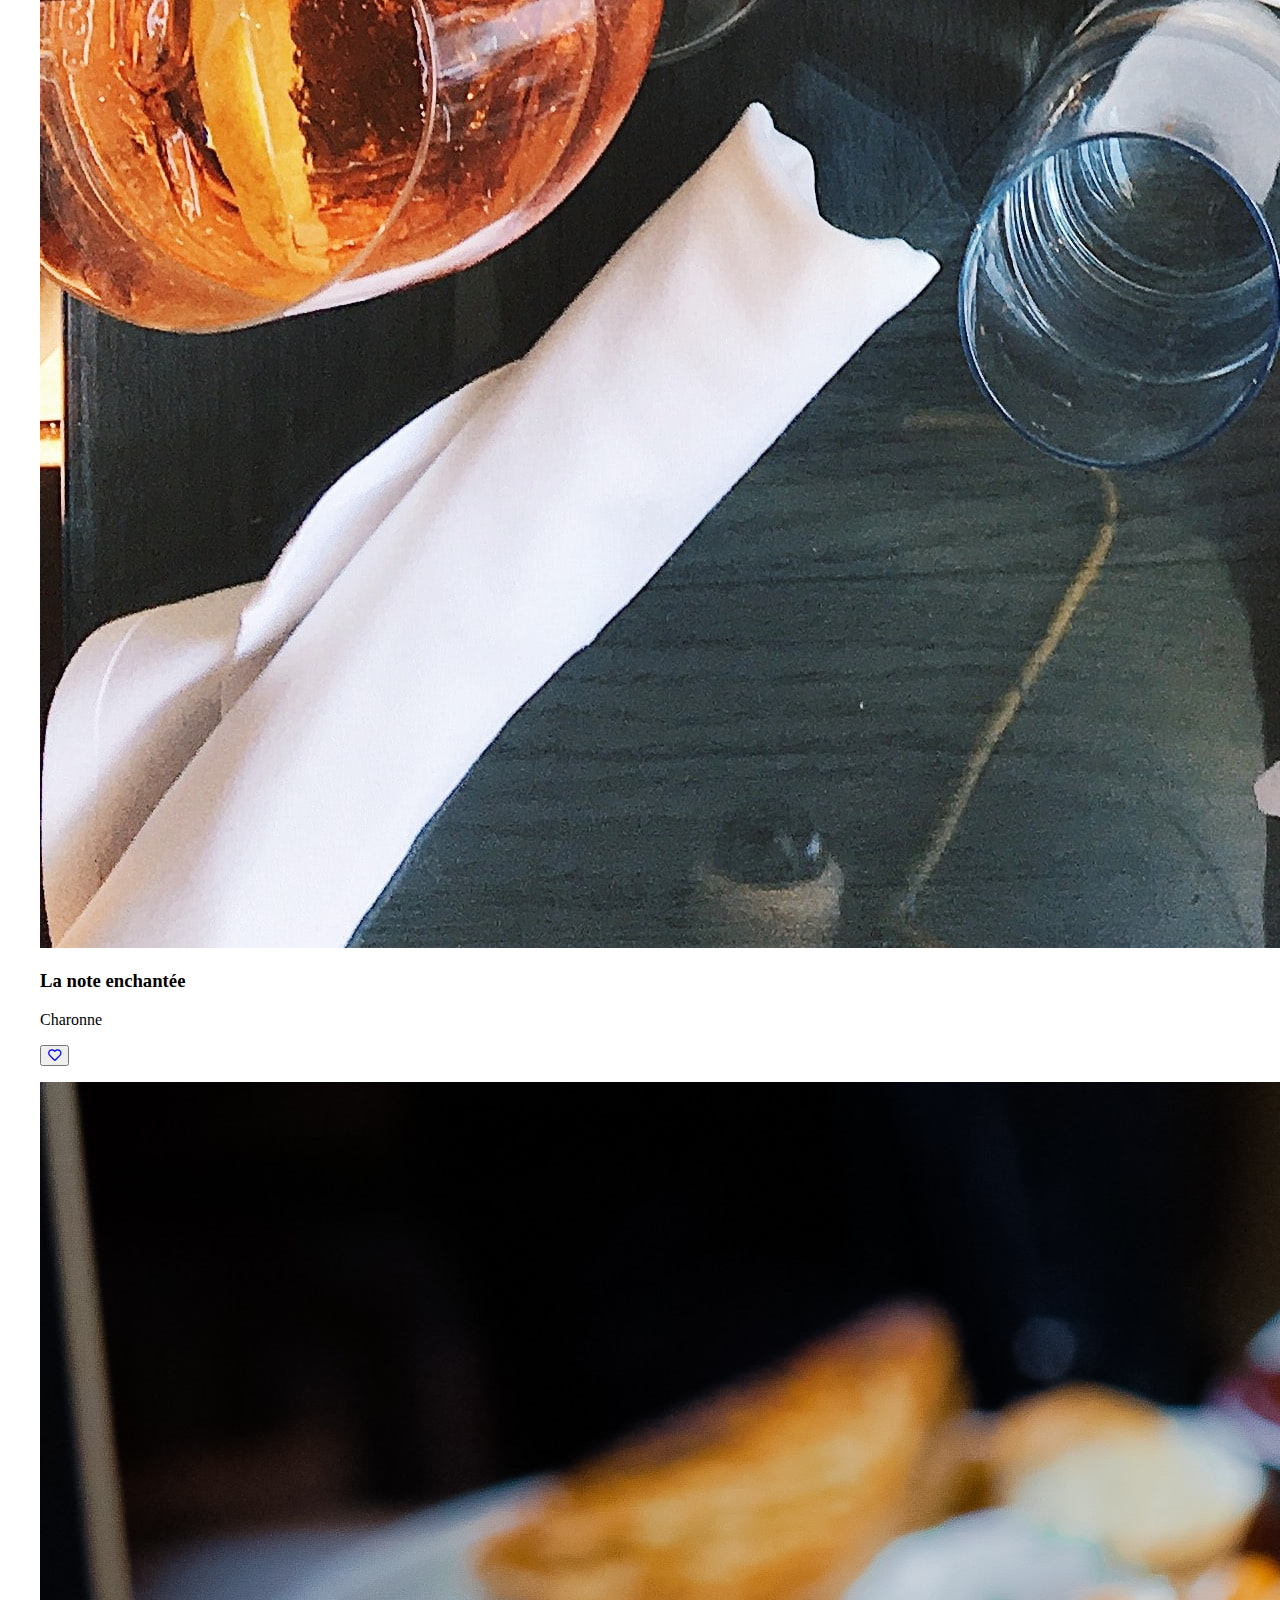
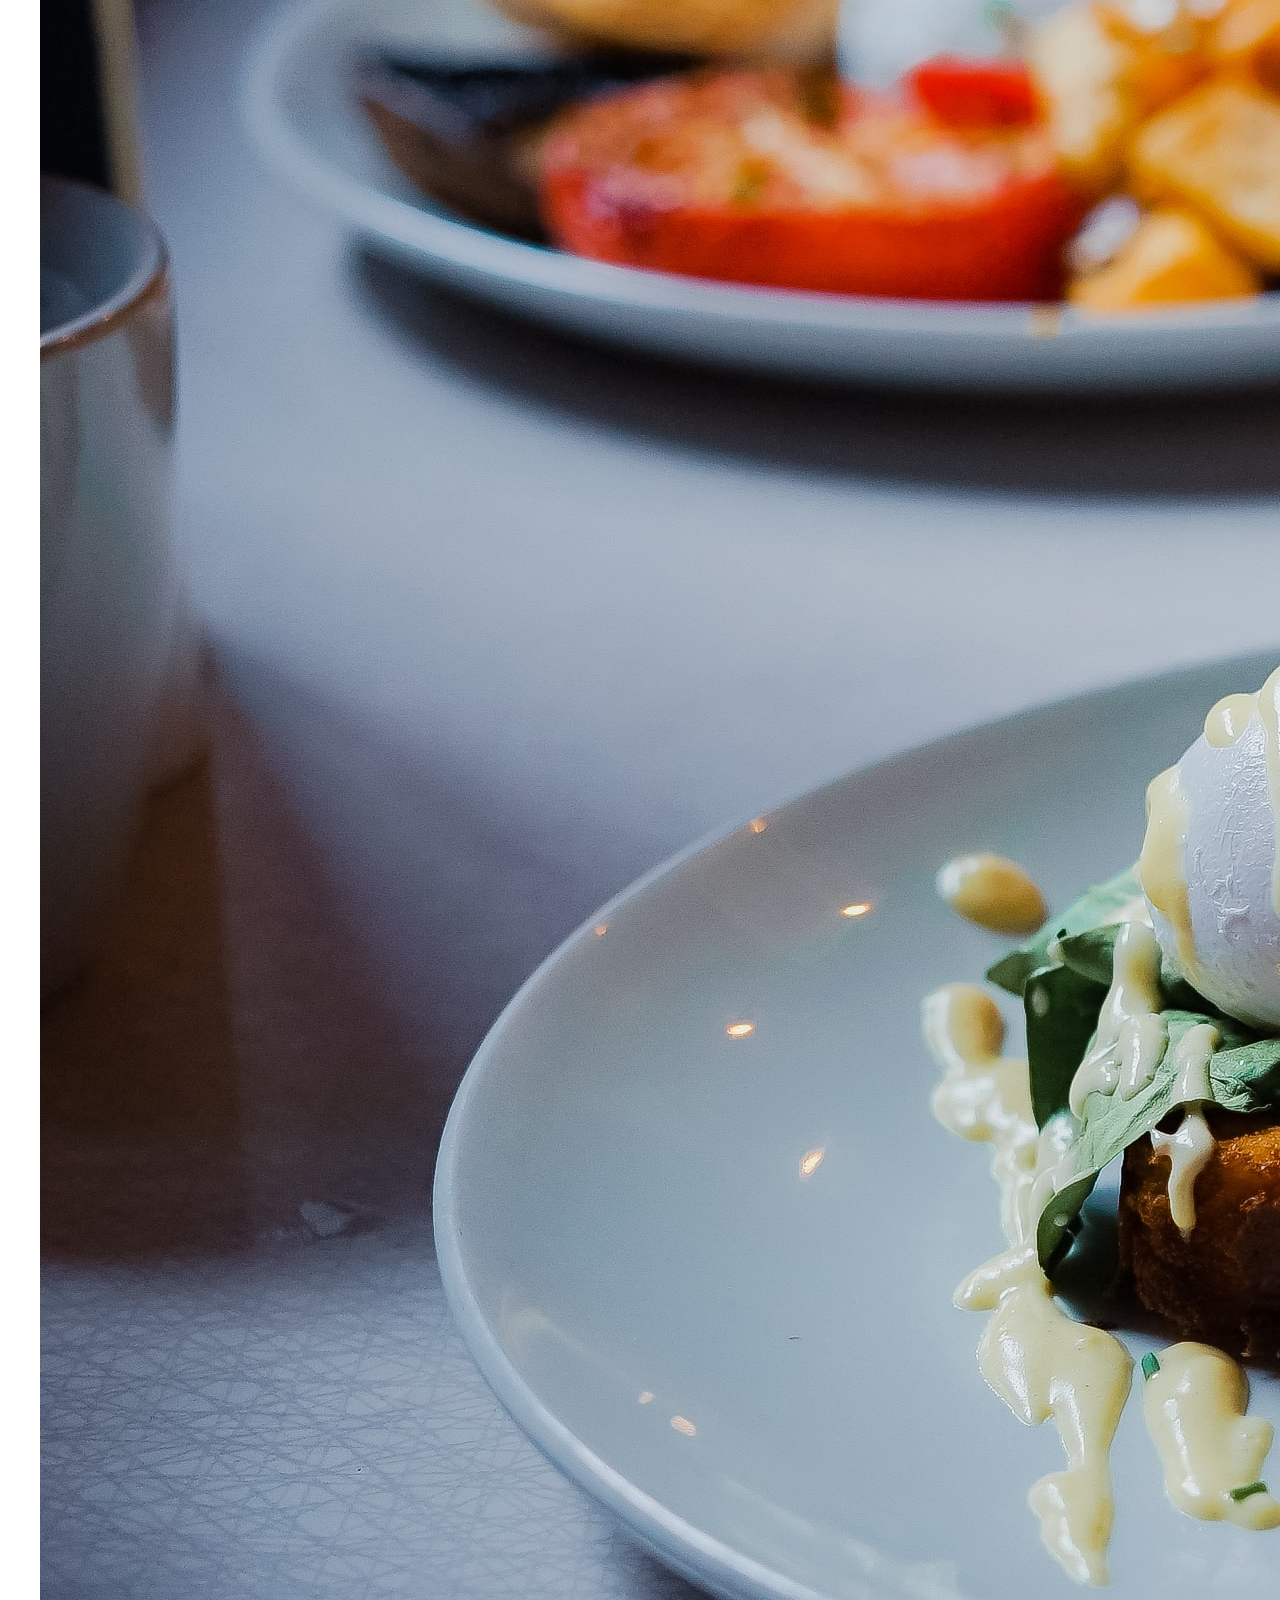
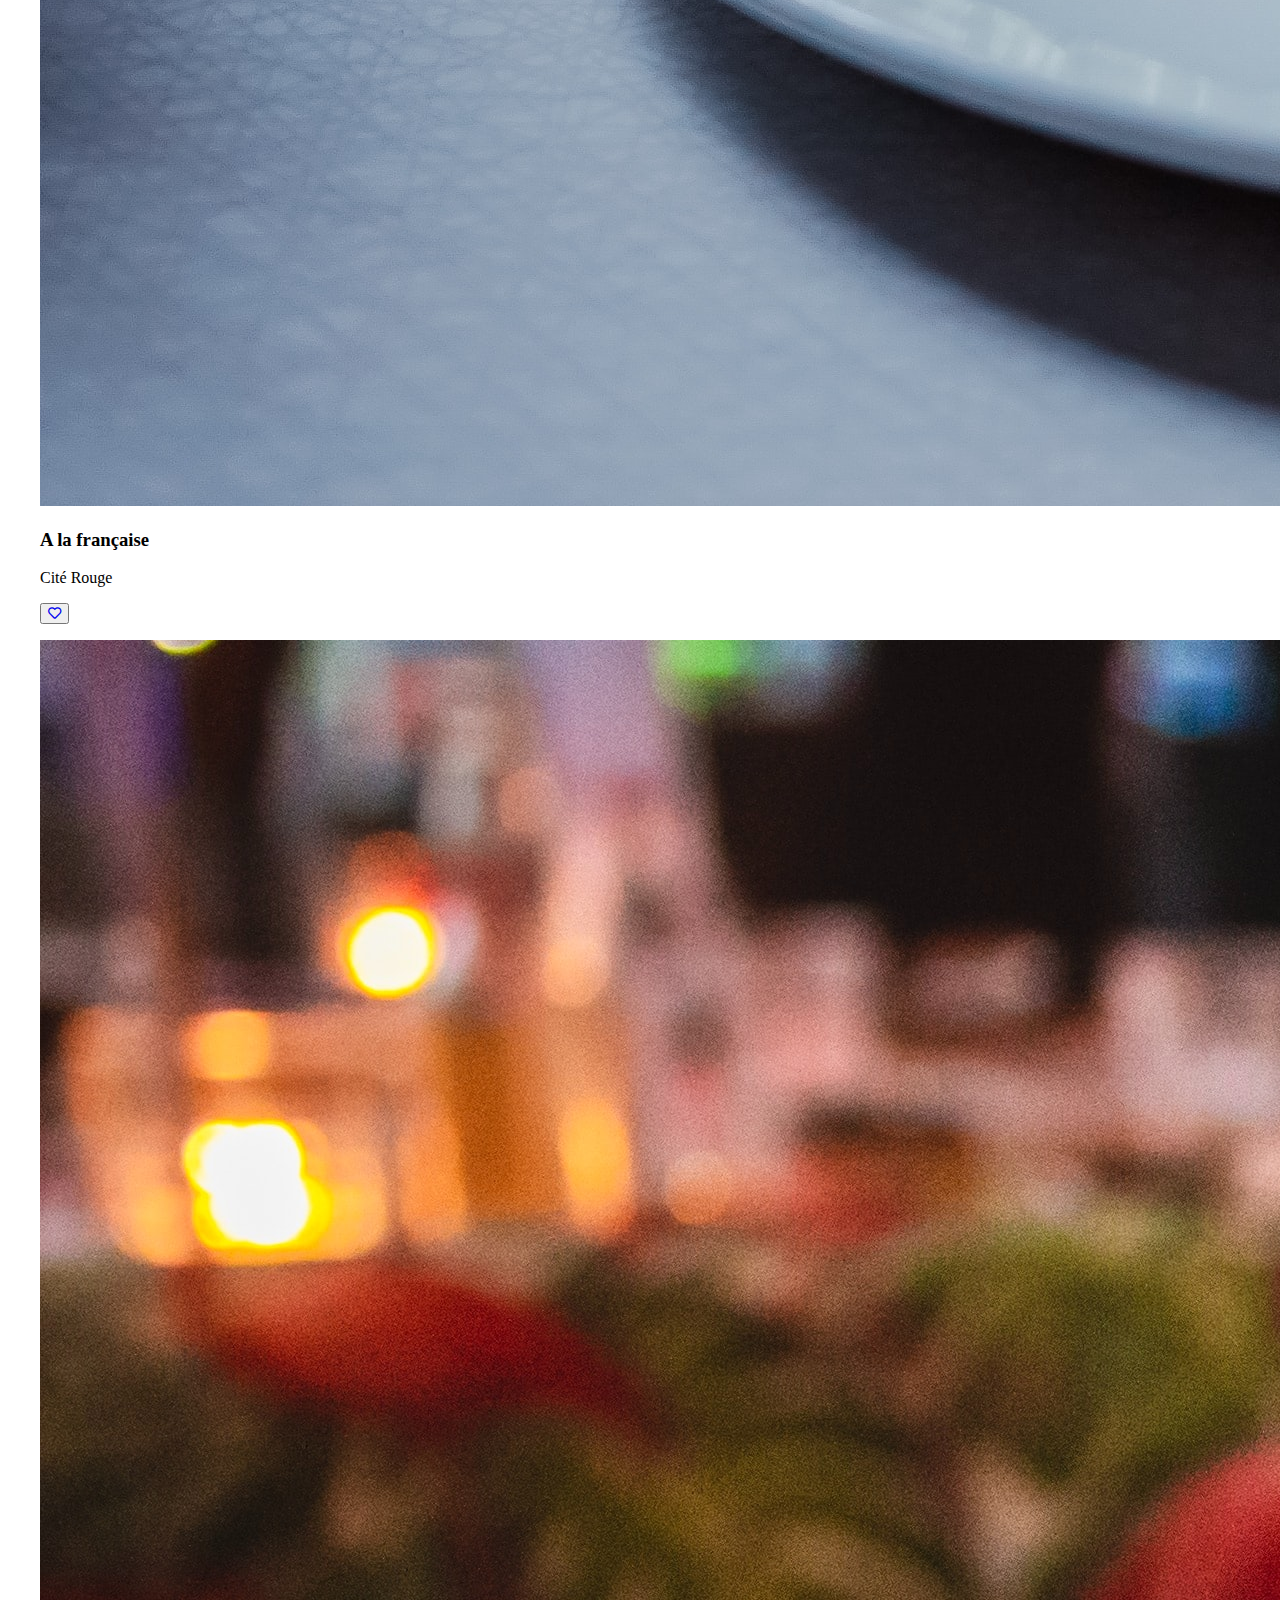
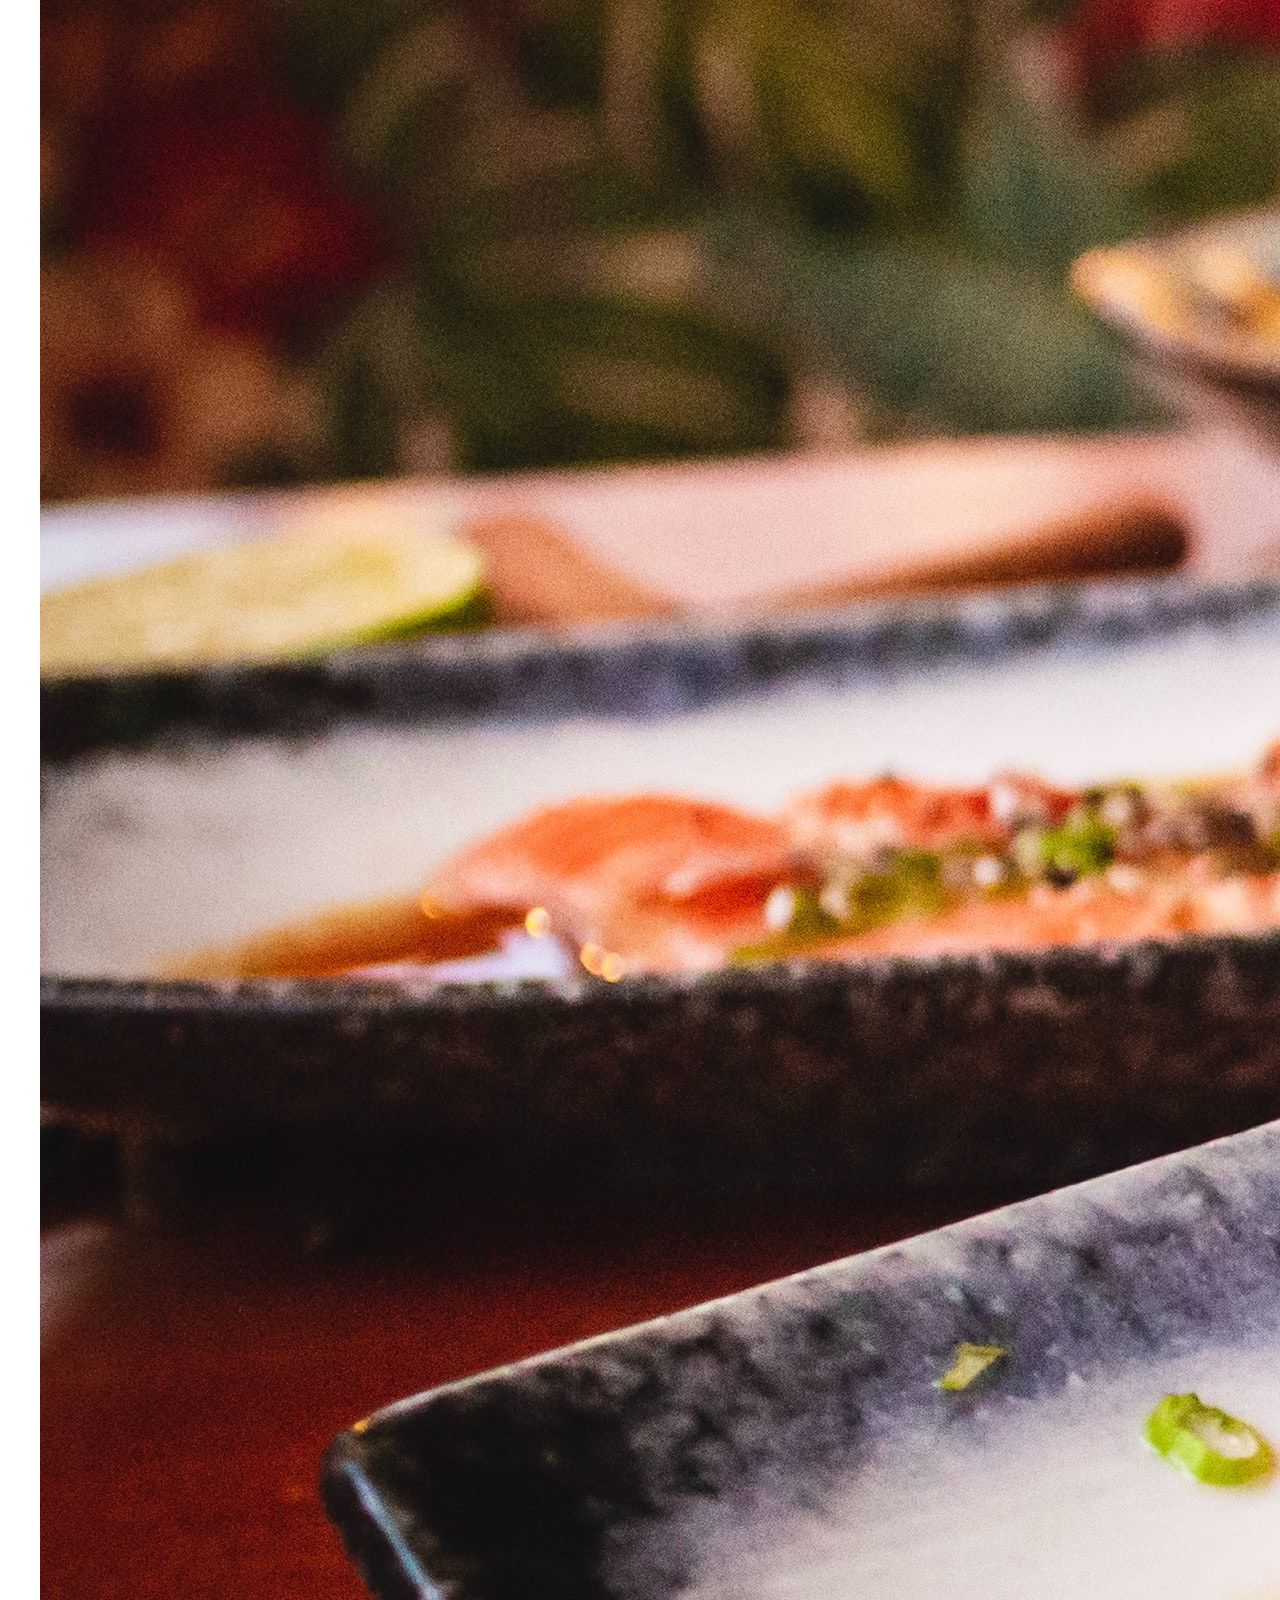
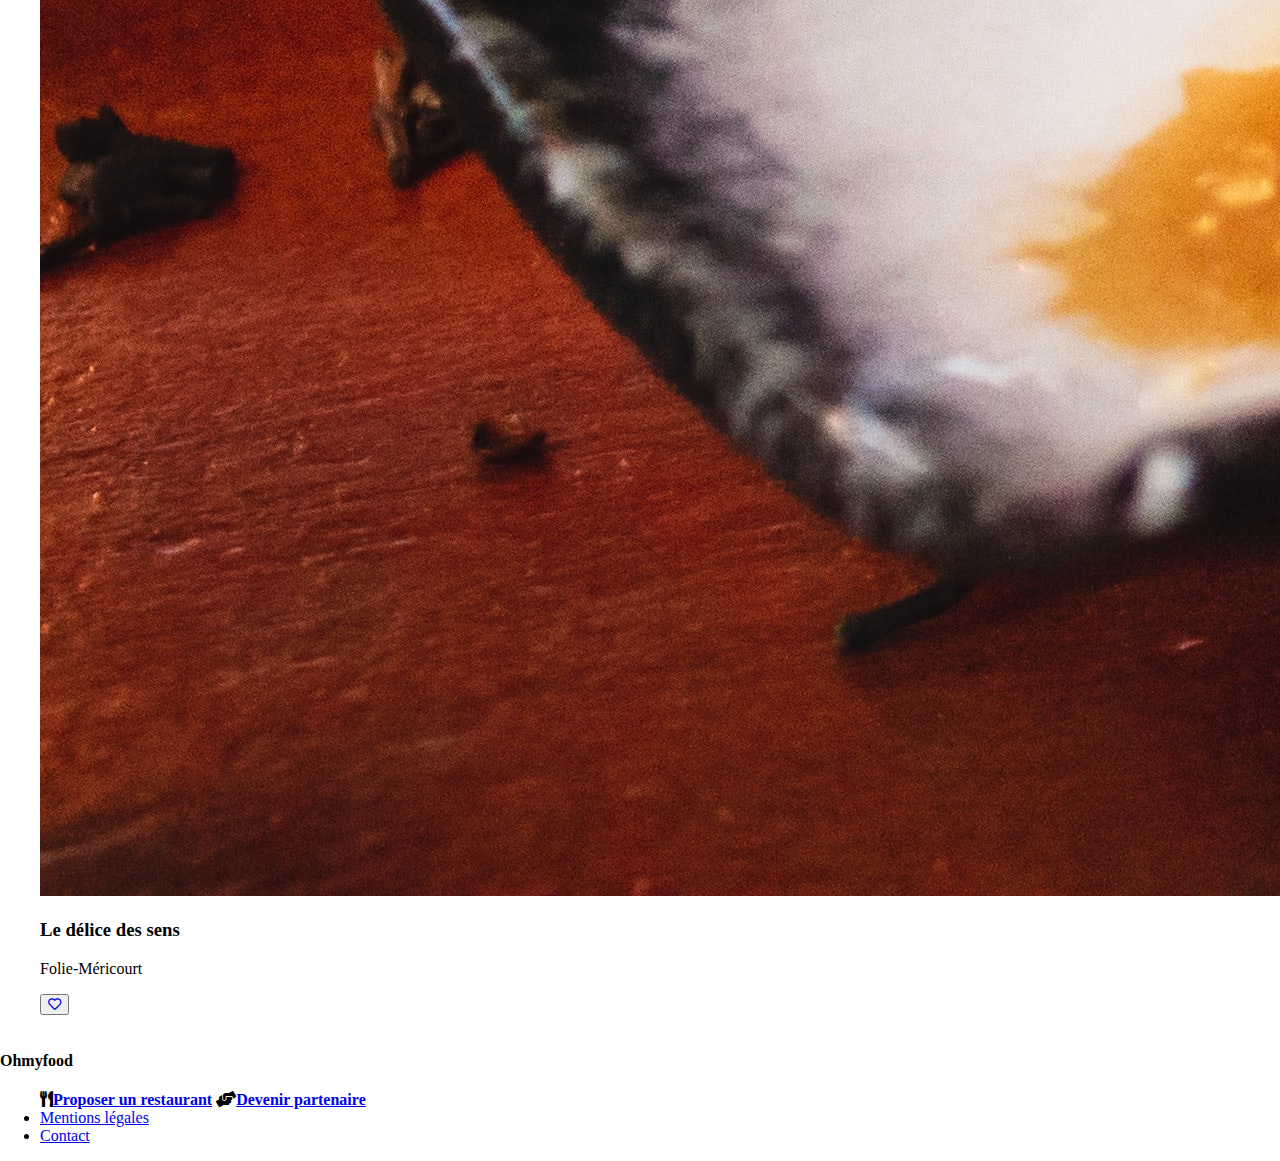
==== commit 5cb7b7db: "Modification nom sélecteur header - Header fini  pour les 5 pages" ====
--- a/index.html
+++ b/index.html
@@ -3,6 +3,7 @@
 <head>
     <meta charset="UTF-8">
     <meta name="viewport" content="width=device-width, initial-scale=1.0">
+    <link rel="stylesheet" href="public/css/style.css">
     <link rel="preconnect" href="https://fonts.gstatic.com">
     <link href="https://fonts.googleapis.com/css2?family=Roboto:wght@100;400&display=swap" rel="stylesheet">
     <link rel="preconnect" href="https://fonts.gstatic.com">
@@ -11,8 +12,8 @@
     <title>Ohmyfood</title>
 </head>
 <body>
-    <header class="header">
-        <div class="header_logo">
+    <header class="header1">
+        <div class="logo">
             <img src="public/images/ohmyfood.png" alt="logo de Ohmyfood"/>
         </div>
     </header> 
@@ -32,9 +33,9 @@
     <section>
         <h2>Fonctionnement</h2>
         <ul class="Filtres"><!--PS: établir des class et insérer icones-->
-            <li><i class="fas fa-mobile-alt"></i><input type="text" name="restaurant" value="Choisissez un restaurant"></li>
-            <li><input type="text" name="menu" value="Composez votre menu"></li>
-            <li><input type="text" name="dégustation" value="Dégustez au restaurant"></li>
+            <li><i class="fas fa-mobile-alt"></i><input type="text" value="Choisissez un restaurant"></li>
+            <li><input type="text" value="Composez votre menu"></li>
+            <li><input type="text" value="Dégustez au restaurant"></li>
         </ul>
     </section>
     <section>
--- a/public/css/style.css
+++ b/public/css/style.css
@@ -0,0 +1,38 @@
+body {
+  margin: 0;
+  max-width: 600px;
+  display: -webkit-box;
+  display: -ms-flexbox;
+  display: flex;
+  -webkit-box-orient: vertical;
+  -webkit-box-direction: normal;
+      -ms-flex-direction: column;
+          flex-direction: column;
+}
+
+.header1 .logo {
+  text-align: center;
+}
+
+.header1 img {
+  width: 40%;
+}
+
+.header2 {
+  display: -webkit-box;
+  display: -ms-flexbox;
+  display: flex;
+  -webkit-box-pack: center;
+      -ms-flex-pack: center;
+          justify-content: center;
+  -webkit-box-align: center;
+      -ms-flex-align: center;
+          align-items: center;
+  margin-left: 1em;
+}
+
+.header2 a {
+  text-decoration: none;
+  color: black;
+}
+/*# sourceMappingURL=style.css.map */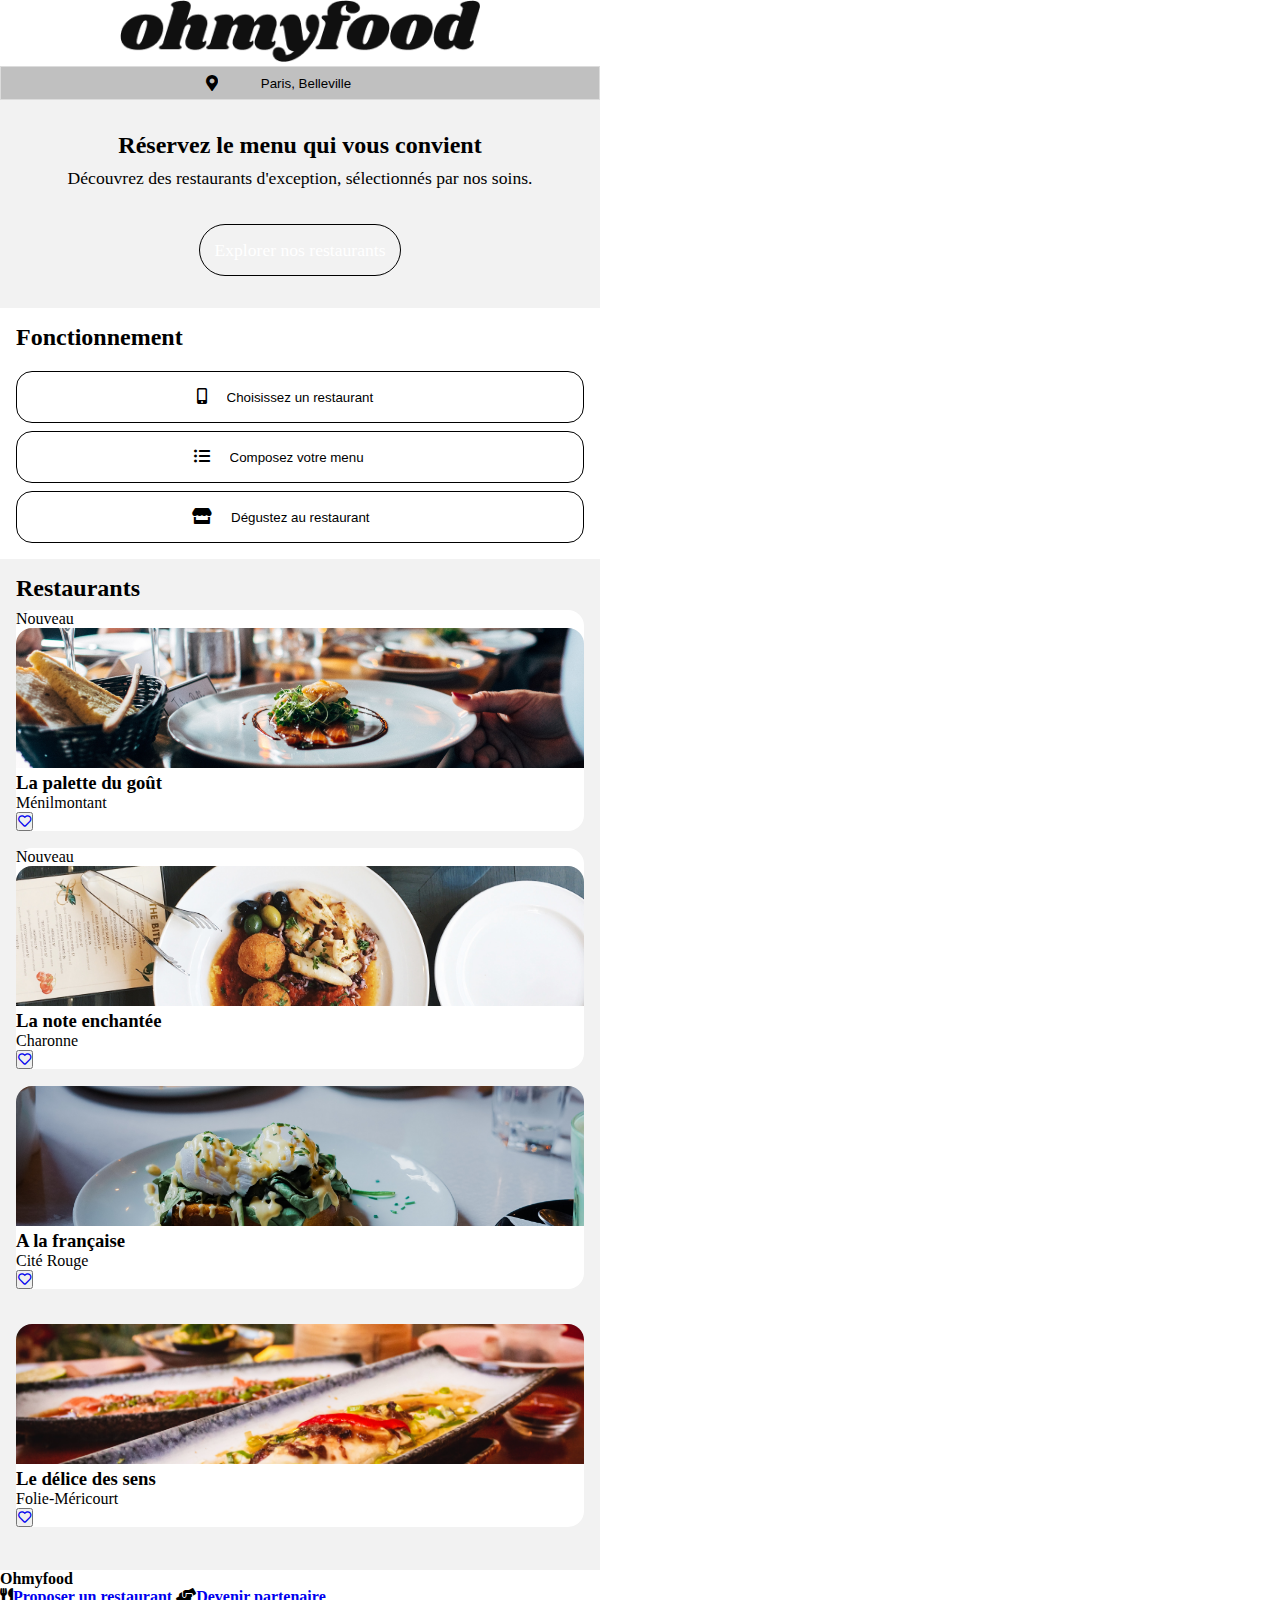
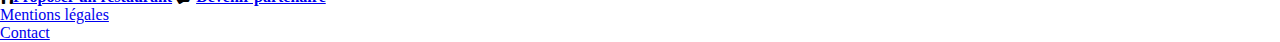
==== commit 3e898f1a: "Page Accueil: Redimension des images des restaurants sur le css" ====
--- a/index.html
+++ b/index.html
@@ -16,29 +16,29 @@
         <div class="logo">
             <img src="public/images/ohmyfood.png" alt="logo de Ohmyfood"/>
         </div>
-    </header> 
-    <section>   
+    </header> <!--Créer section pour animation load spinner-->
+    <section class="accueil">   
         <form>
-            <p class="localisation">
+            <p class="accueil_search">
                 <i class="fas fa-map-marker-alt"></i>
-                <input type="text" name="recherche" value="Paris, Belleville">
+                <input type="text" value="Paris, Belleville">
             </p>
         </form>
-        <article class="presentation">
+        <article class="accueil_intro">
             <h1>Réservez le menu qui vous convient</h1>
             <p>Découvrez des restaurants d'exception, sélectionnés par nos soins.</p>
-            <button class="btn"><a href="#">Explorer nos restaurants</a></button>
+            <p class="btn"><a href="#">Explorer nos restaurants</a></p>
         </article>
     </section>
-    <section>
+    <section class="filtres">
         <h2>Fonctionnement</h2>
-        <ul class="Filtres"><!--PS: établir des class et insérer icones-->
-            <li><i class="fas fa-mobile-alt"></i><input type="text" value="Choisissez un restaurant"></li>
-            <li><input type="text" value="Composez votre menu"></li>
-            <li><input type="text" value="Dégustez au restaurant"></li>
+        <ul><!--PS: établir des class et insérer icones + modif liste avec ol-->
+            <li> <i class="fa-mobile-alt fas tuto__icon" aria-hidden="true"></i><input type="text" value="Choisissez un restaurant"></li>
+            <li><i class="fa-list-ul fas tuto__icon" aria-hidden="true"></i><input type="text" value="Composez votre menu"></li>
+            <li><i class="fa-store fas tuto__icon" aria-hidden="true"></i><input type="text" value="Dégustez au restaurant"></li>
         </ul>
     </section>
-    <section>
+    <section class="restaurants">
         <h2>Restaurants</h2>
         <article><!--Insérer les liens menant vers la page de leur menu proposé + effet remplissage button-->
             <figure>
--- a/public/css/style.css
+++ b/public/css/style.css
@@ -1,21 +1,18 @@
 body {
+  max-width: 600px;
+}
+
+* {
   margin: 0;
-  max-width: 600px;
-  display: -webkit-box;
-  display: -ms-flexbox;
-  display: flex;
-  -webkit-box-orient: vertical;
-  -webkit-box-direction: normal;
-      -ms-flex-direction: column;
-          flex-direction: column;
+  padding: 0;
 }
 
 .header1 .logo {
   text-align: center;
 }
 
-.header1 img {
-  width: 40%;
+.header1 .logo img {
+  width: 60%;
 }
 
 .header2 {
@@ -35,4 +32,165 @@
   text-decoration: none;
   color: black;
 }
+
+.accueil {
+  display: -webkit-box;
+  display: -ms-flexbox;
+  display: flex;
+  -webkit-box-orient: vertical;
+  -webkit-box-direction: normal;
+      -ms-flex-direction: column;
+          flex-direction: column;
+}
+
+.accueil_search {
+  display: -webkit-box;
+  display: -ms-flexbox;
+  display: flex;
+  -webkit-box-pack: center;
+      -ms-flex-pack: center;
+          justify-content: center;
+  margin: 0;
+  border: solid #dcdcdc 1px;
+  background-color: #c0c0c0;
+  padding: 0.5em;
+}
+
+.accueil_search i {
+  text-align: center;
+}
+
+.accueil_search input {
+  background-color: #c0c0c0;
+  text-align: center;
+}
+
+.accueil_intro {
+  display: -webkit-box;
+  display: -ms-flexbox;
+  display: flex;
+  -webkit-box-orient: vertical;
+  -webkit-box-direction: normal;
+      -ms-flex-direction: column;
+          flex-direction: column;
+  -webkit-box-pack: center;
+      -ms-flex-pack: center;
+          justify-content: center;
+  -webkit-box-align: center;
+      -ms-flex-align: center;
+          align-items: center;
+  padding: 2em 0;
+  background-color: #f2f2f2;
+}
+
+.accueil_intro h1 {
+  font-size: 1.5em;
+  text-align: center;
+  margin: 0 1.5em;
+}
+
+.accueil_intro p {
+  text-align: center;
+  margin: 0.5em 0 0 0;
+  font-size: 1.1em;
+}
+
+.accueil_intro .btn {
+  margin: 2em 0 0 0;
+  border: solid black 1px;
+  border-radius: 40px;
+  padding: 0.8em;
+  /*PS: Exemple pour tous les boutons: variable pour background-color + animation au survol.  */
+}
+
+.accueil_intro .btn a {
+  text-decoration: none;
+  color: white;
+}
+
+.filtres {
+  display: -webkit-box;
+  display: -ms-flexbox;
+  display: flex;
+  -webkit-box-orient: vertical;
+  -webkit-box-direction: normal;
+      -ms-flex-direction: column;
+          flex-direction: column;
+  margin: 1em;
+  /* idem pour tous les h2: margin/size/font-family*/
+}
+
+.filtres h2 {
+  margin: 0 0 0.5em 0;
+}
+
+.filtres ul {
+  display: -webkit-box;
+  display: -ms-flexbox;
+  display: flex;
+  -webkit-box-orient: vertical;
+  -webkit-box-direction: normal;
+      -ms-flex-direction: column;
+          flex-direction: column;
+  -webkit-box-pack: center;
+      -ms-flex-pack: center;
+          justify-content: center;
+}
+
+.filtres ul > li {
+  border: black solid 1px;
+  list-style: none;
+  text-align: center;
+  padding: 1em;
+  margin-top: 0.5em;
+  border-radius: 1em;
+}
+
+.filtres ul > li input {
+  margin-left: 1.5em;
+}
+
+input {
+  border: none;
+  outline: none;
+}
+
+.restaurants {
+  padding: 1em 1em;
+  background-color: #f2f2f2;
+  display: -webkit-box;
+  display: -ms-flexbox;
+  display: flex;
+  -webkit-box-orient: vertical;
+  -webkit-box-direction: normal;
+      -ms-flex-direction: column;
+          flex-direction: column;
+}
+
+.restaurants article {
+  border-radius: 1em;
+  display: -webkit-box;
+  display: -ms-flexbox;
+  display: flex;
+  -webkit-box-orient: vertical;
+  -webkit-box-direction: normal;
+      -ms-flex-direction: column;
+          flex-direction: column;
+  margin-top: 0.5em;
+  height: 230px;
+  width: 100%;
+}
+
+.restaurants article figure {
+  background-color: white;
+  border-radius: 1em;
+}
+
+.restaurants article figure img {
+  width: 100%;
+  height: 140px;
+  -o-object-fit: cover;
+     object-fit: cover;
+  border-radius: 1em 1em 0 0;
+}
 /*# sourceMappingURL=style.css.map */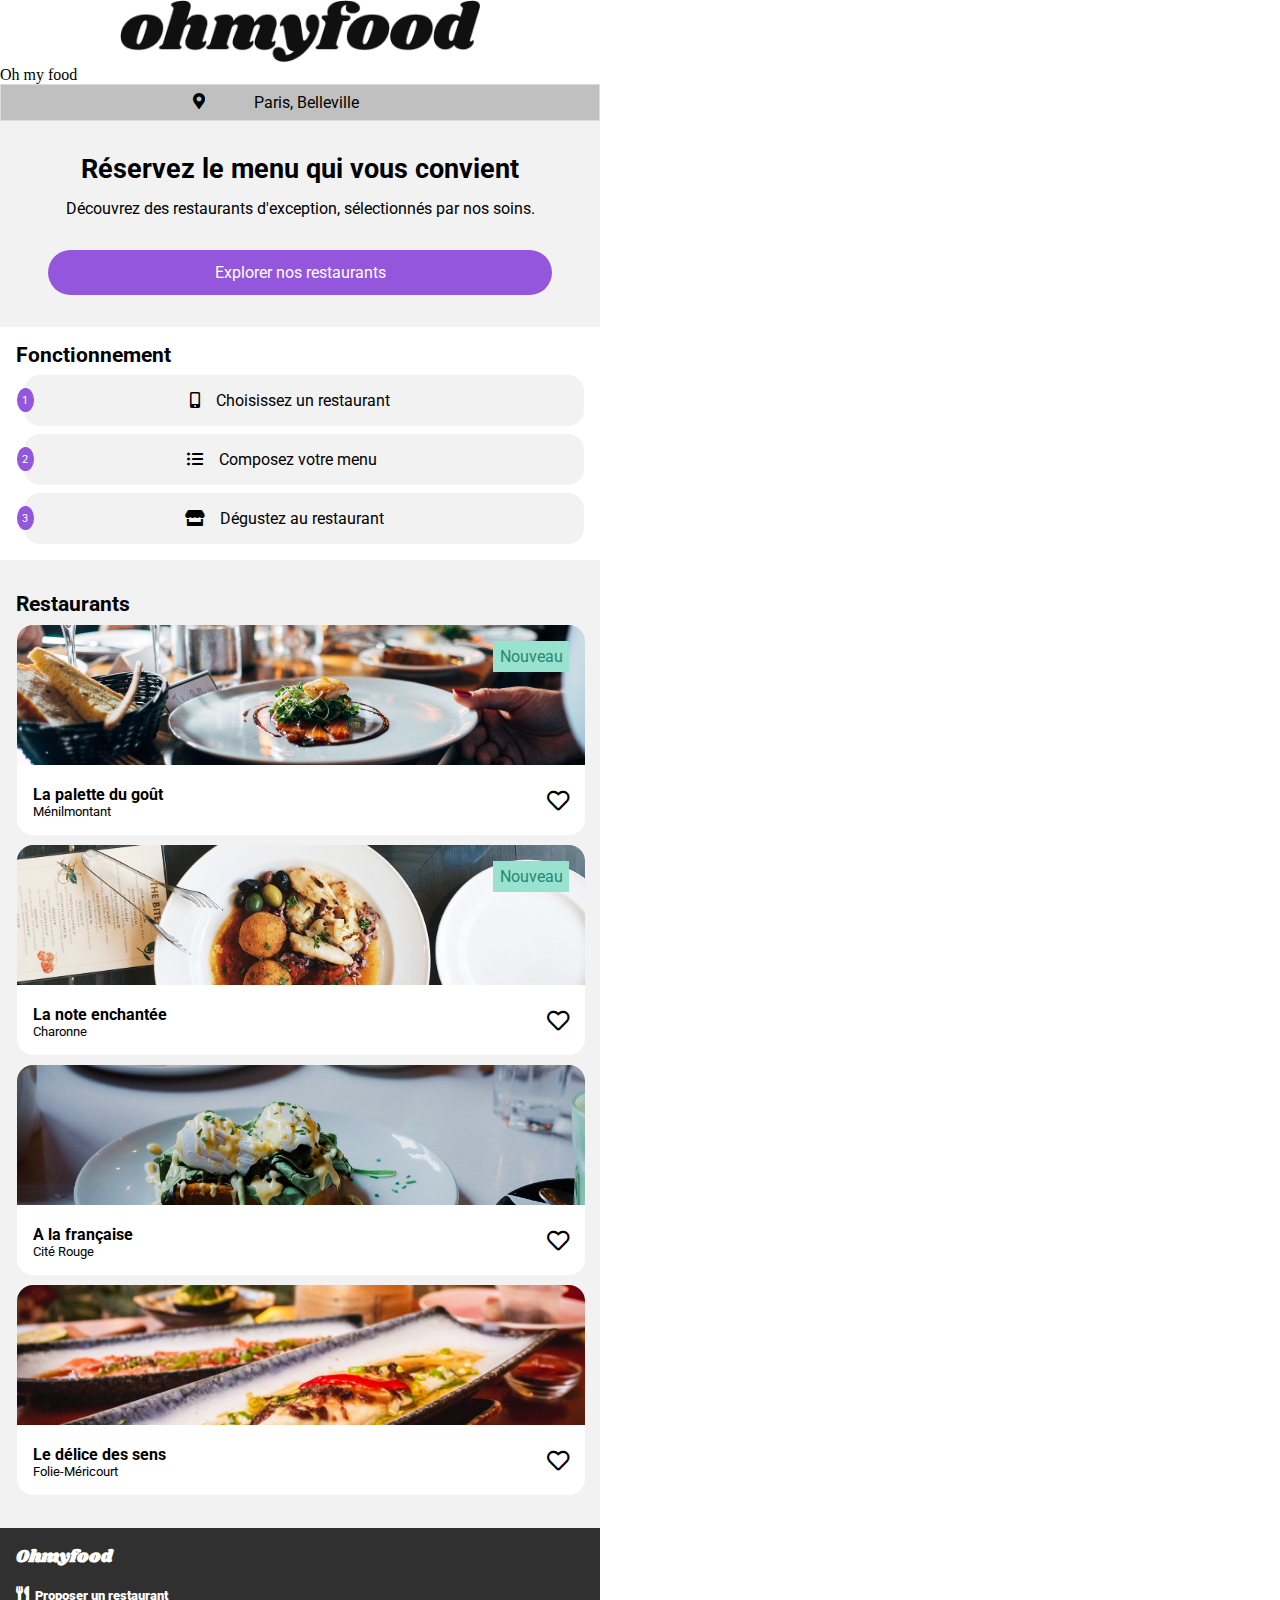
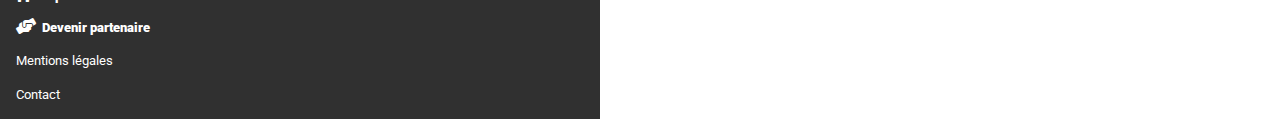
==== commit 02453053: "effet bouton survol et animation groupee ok" ====
--- a/index.html
+++ b/index.html
@@ -12,11 +12,12 @@
     <title>Ohmyfood</title>
 </head>
 <body>
-    <header class="header1">
+    <header class="header1">  
         <div class="logo">
             <img src="public/images/ohmyfood.png" alt="logo de Ohmyfood"/>
         </div>
-    </header> <!--Créer section pour animation load spinner-->
+    </header> <!--Créer section pour animation load spinner--> 
+    <section class="loader">Oh my food</section>
     <section class="accueil">   
         <form>
             <p class="accueil_search">
@@ -25,80 +26,80 @@
             </p>
         </form>
         <article class="accueil_intro">
-            <h1>Réservez le menu qui vous convient</h1>
+            <p class="bold">Réservez le menu qui vous convient</p>
             <p>Découvrez des restaurants d'exception, sélectionnés par nos soins.</p>
             <p class="btn"><a href="#">Explorer nos restaurants</a></p>
         </article>
     </section>
     <section class="filtres">
-        <h2>Fonctionnement</h2>
-        <ul><!--PS: établir des class et insérer icones + modif liste avec ol-->
-            <li> <i class="fa-mobile-alt fas tuto__icon" aria-hidden="true"></i><input type="text" value="Choisissez un restaurant"></li>
-            <li><i class="fa-list-ul fas tuto__icon" aria-hidden="true"></i><input type="text" value="Composez votre menu"></li>
-            <li><i class="fa-store fas tuto__icon" aria-hidden="true"></i><input type="text" value="Dégustez au restaurant"></li>
+        <p class="bold">Fonctionnement</p>
+        <ul><!--PS: établir des class pour span 3-->
+            <li><span>1</span><i class="fa-mobile-alt fas tuto__icon"></i><input type="text" value="Choisissez un restaurant"></li>
+            <li><span>2</span><i class="fa-list-ul fas tuto__icon"></i><input type="text" value="Composez votre menu"></li>
+            <li><span>3</span><i class="fa-store fas tuto__icon"></i><input type="text" value="Dégustez au restaurant"></li>
         </ul>
     </section>
     <section class="restaurants">
-        <h2>Restaurants</h2>
-        <article><!--Insérer les liens menant vers la page de leur menu proposé + effet remplissage button-->
+        <p class="bold">Restaurants</p>
+        <article class="carte"><!--Insérer les liens menant vers la page de leur menu proposé + effet remplissage button-->
             <figure>
-                <p>Nouveau</p>
+                <p class="new">Nouveau</p>
                 <a href="#"><img src="public/images/jay-wennington-N_Y88TWmGwA-unsplash.jpg" alt="photo plat la palette du goût"/></a>
                 <figcaption>
-                    <h3>La palette du goût</h3>
-                    <p>Ménilmontant</p>
-                    <aside>
-                        <button><a href="#"><i class="far fa-heart"></i></a></button>
-                    </aside>
+                    <section>
+                        <p>La palette du goût</p>
+                        <p>Ménilmontant</p>
+                    </section>    
+                    <p class="heart"><a href="#"><i class="far fa-heart"></i></a></p>
                 </figcaption>
             </figure>
         </article>
-        <article><!--Insérer les liens menant vers la page de leur menu proposé + effet remplissage button-->
+        <article class="carte"><!--Insérer les liens menant vers la page de leur menu proposé + effet remplissage button-->
             <figure>
-                <p>Nouveau</p>
+                <p class="new">Nouveau</p>
                 <a href="#"><img src="public/images/stil-u2Lp8tXIcjw-unsplash.jpg" alt="photo plat la note enchantée"/></a>
                 <figcaption>
-                    <h3>La note enchantée</h3>
-                    <p>Charonne</p>
-                    <aside>
-                        <button><a href="#"><i class="far fa-heart"></i></a></button>
-                    </aside>
+                    <section>
+                        <p>La note enchantée</p>
+                        <p>Charonne</p>
+                    </section>    
+                    <p class="heart"><a href="#"><i class="far fa-heart"></i></a></p>
                 </figcaption>
             </figure>
         </article>
-        <article><!--Insérer les liens menant vers la page de leur menu proposé + effet remplissage button-->
+        <article class="carte"><!--Insérer les liens menant vers la page de leur menu proposé + effet remplissage button-->
             <figure>
                 <a href="#"><img src="public/images/toa-heftiba-DQKerTsQwi0-unsplash.jpg" alt="photo plat A la française"/></a>
                 <figcaption>
-                    <h3>A la française</h3>
-                    <p>Cité Rouge</p>
-                    <aside>
-                        <button><a href="#"><i class="far fa-heart"></i></a></button>
-                    </aside>
+                    <section>
+                        <p>A la française</p>
+                        <p>Cité Rouge</p>
+                    </section>
+                    <p class="heart"><a href="#"><i class="far fa-heart"></i></a></p>
                 </figcaption>
             </figure>
         </article>
-        <article><!--Insérer les liens menant vers la page de leur menu proposé + effet remplissage button-->
+        <article class="carte"><!--Insérer les liens menant vers la page de leur menu proposé + effet remplissage button-->
             <figure>
                 <a href="#"><img src="public/images/louis-hansel-shotsoflouis-qNBGVyOCY8Q-unsplash.jpg" alt="photo plat Le délice "/></a>
                 <figcaption>
-                    <h3>Le délice des sens</h3>
-                    <p>Folie-Méricourt</p>
-                    <aside>
-                        <button><a href="#"><i class="far fa-heart"></i></a></button>
-                    </aside>
+                    <section>
+                        <p>Le délice des sens</p>
+                        <p>Folie-Méricourt</p>
+                    </section>
+                    <p class="heart"><a href="#"><i class="far fa-heart"></i></a></p>
                 </figcaption>
             </figure>
         </article>
     </section>
     <footer>
         <section>
-            <h4>Ohmyfood</h4>
+            <h4 class="color">Ohmyfood</h4>
             <ul>
-                <li class="fas fa-utensils"><a href="#">Proposer un restaurant</a></li>
-                <li class="fas fa-hands-helping"><a href="#">Devenir partenaire</a></li>
-                <li><a href="#">Mentions légales</a></li>
-                <li><a href="mailto:adresse@mail.com">Contact</a></li>
+                <li class="color fas fa-utensils"><a class="color space" href="#">Proposer un restaurant</a></li>
+                <li class="color fas fa-hands-helping"><a class="color space" href="#">Devenir partenaire</a></li>
+                <li><a class="color" href="#">Mentions légales</a></li>
+                <li><a class="color" href="mailto:adresse@mail.com">Contact</a></li>
             </ul>
         </section>
     </footer>
--- a/public/css/style.css
+++ b/public/css/style.css
@@ -7,7 +7,15 @@
   padding: 0;
 }
 
-.header1 .logo {
+h1, h4 {
+  font-family: shrikhand;
+}
+
+p, span, a {
+  font-family: roboto;
+}
+
+.header1 {
   text-align: center;
 }
 
@@ -29,7 +37,6 @@
 }
 
 .header2 a {
-  text-decoration: none;
   color: black;
 }
 
@@ -50,19 +57,15 @@
   -webkit-box-pack: center;
       -ms-flex-pack: center;
           justify-content: center;
-  margin: 0;
   border: solid #dcdcdc 1px;
   background-color: #c0c0c0;
   padding: 0.5em;
 }
 
-.accueil_search i {
-  text-align: center;
-}
-
 .accueil_search input {
   background-color: #c0c0c0;
   text-align: center;
+  font-size: 1em;
 }
 
 .accueil_intro {
@@ -73,90 +76,99 @@
   -webkit-box-direction: normal;
       -ms-flex-direction: column;
           flex-direction: column;
+  -webkit-box-pack: center;
+      -ms-flex-pack: center;
+          justify-content: center;
+  text-align: center;
+  padding: 2em 0;
+  background-color: #f2f2f2;
+}
+
+.accueil_intro .bold {
+  font-size: 1.7em;
+  margin-bottom: 0.5em;
+}
+
+.bold {
+  font-weight: bold;
+  font-size: 1.3em;
+}
+
+a {
+  text-decoration: none;
+}
+
+.filtres {
+  display: -webkit-box;
+  display: -ms-flexbox;
+  display: flex;
+  -webkit-box-orient: vertical;
+  -webkit-box-direction: normal;
+      -ms-flex-direction: column;
+          flex-direction: column;
+  margin: 1em;
+}
+
+.filtres ul {
+  display: -webkit-box;
+  display: -ms-flexbox;
+  display: flex;
+  -webkit-box-orient: vertical;
+  -webkit-box-direction: normal;
+      -ms-flex-direction: column;
+          flex-direction: column;
+}
+
+.filtres ul > li {
+  margin: 0.5em 0 0 0.5em;
+  display: -webkit-box;
+  display: -ms-flexbox;
+  display: flex;
   -webkit-box-pack: center;
       -ms-flex-pack: center;
           justify-content: center;
   -webkit-box-align: center;
       -ms-flex-align: center;
           align-items: center;
-  padding: 2em 0;
   background-color: #f2f2f2;
-}
-
-.accueil_intro h1 {
-  font-size: 1.5em;
-  text-align: center;
-  margin: 0 1.5em;
-}
-
-.accueil_intro p {
-  text-align: center;
-  margin: 0.5em 0 0 0;
-  font-size: 1.1em;
-}
-
-.accueil_intro .btn {
-  margin: 2em 0 0 0;
-  border: solid black 1px;
-  border-radius: 40px;
-  padding: 0.8em;
-  /*PS: Exemple pour tous les boutons: variable pour background-color + animation au survol.  */
-}
-
-.accueil_intro .btn a {
-  text-decoration: none;
+  list-style: none;
+  border-radius: 1em;
+  padding: 1em;
+}
+
+.filtres ul > li input {
+  background-color: #f2f2f2;
+}
+
+.filtres ul > li span {
+  position: absolute;
+  z-index: 1;
+  left: 1.5em;
+  border: solid #9356dc 1px;
+  border-radius: 50%;
+  font-size: 0.7em;
+  padding: 0.4em;
   color: white;
-}
-
-.filtres {
-  display: -webkit-box;
-  display: -ms-flexbox;
-  display: flex;
-  -webkit-box-orient: vertical;
-  -webkit-box-direction: normal;
-      -ms-flex-direction: column;
-          flex-direction: column;
-  margin: 1em;
-  /* idem pour tous les h2: margin/size/font-family*/
-}
-
-.filtres h2 {
-  margin: 0 0 0.5em 0;
-}
-
-.filtres ul {
-  display: -webkit-box;
-  display: -ms-flexbox;
-  display: flex;
-  -webkit-box-orient: vertical;
-  -webkit-box-direction: normal;
-      -ms-flex-direction: column;
-          flex-direction: column;
-  -webkit-box-pack: center;
-      -ms-flex-pack: center;
-          justify-content: center;
-}
-
-.filtres ul > li {
-  border: black solid 1px;
-  list-style: none;
-  text-align: center;
-  padding: 1em;
-  margin-top: 0.5em;
-  border-radius: 1em;
-}
-
-.filtres ul > li input {
-  margin-left: 1.5em;
-}
-
-input {
+  background-color: #9356dc;
+}
+
+.filtres ul > li i {
+  margin-right: 1em;
+}
+
+.filtres ul > li i:hover {
+  color: #9356DC;
+}
+
+input[type=text] {
+  font-size: 1em;
   border: none;
   outline: none;
+  font-family: roboto;
 }
 
 .restaurants {
-  padding: 1em 1em;
+  padding: 2em 1em;
   background-color: #f2f2f2;
   display: -webkit-box;
   display: -ms-flexbox;
@@ -167,7 +179,8 @@
           flex-direction: column;
 }
 
-.restaurants article {
+.restaurants .carte {
+  border: solid #f2f2f2 1px;
   border-radius: 1em;
   display: -webkit-box;
   display: -ms-flexbox;
@@ -177,20 +190,279 @@
       -ms-flex-direction: column;
           flex-direction: column;
   margin-top: 0.5em;
-  height: 230px;
   width: 100%;
 }
 
-.restaurants article figure {
+.restaurants .carte figure {
   background-color: white;
   border-radius: 1em;
-}
-
-.restaurants article figure img {
+  display: -webkit-box;
+  display: -ms-flexbox;
+  display: flex;
+  -webkit-box-orient: vertical;
+  -webkit-box-direction: normal;
+      -ms-flex-direction: column;
+          flex-direction: column;
+}
+
+.restaurants .carte figure .new {
+  position: absolute;
+  -ms-flex-item-align: end;
+      align-self: flex-end;
+  margin: 1em 1em 0 0;
+  background-color: #99E2D0;
+  padding: 0.4em;
+  color: #278870;
+}
+
+.restaurants .carte figure img {
   width: 100%;
   height: 140px;
   -o-object-fit: cover;
      object-fit: cover;
   border-radius: 1em 1em 0 0;
 }
+
+.restaurants .carte figure figcaption {
+  display: -webkit-box;
+  display: -ms-flexbox;
+  display: flex;
+  -webkit-box-pack: justify;
+      -ms-flex-pack: justify;
+          justify-content: space-between;
+  -webkit-box-align: center;
+      -ms-flex-align: center;
+          align-items: center;
+  margin: 1em 1em 0 1em;
+  padding-bottom: 1em;
+}
+
+.restaurants .carte figure figcaption section {
+  display: -webkit-box;
+  display: -ms-flexbox;
+  display: flex;
+  -webkit-box-orient: vertical;
+  -webkit-box-direction: normal;
+      -ms-flex-direction: column;
+          flex-direction: column;
+  -webkit-box-pack: center;
+      -ms-flex-pack: center;
+          justify-content: center;
+}
+
+.restaurants .carte figure figcaption section p:nth-child(1) {
+  font-size: 1em;
+  font-weight: bold;
+}
+
+.restaurants .carte figure figcaption section p:nth-child(2) {
+  font-size: 0.8em;
+}
+
+.restaurants .carte figure figcaption .heart i {
+  font-size: 1.4em;
+  color: black;
+}
+
+footer {
+  padding: 1em 0 1em 1em;
+  background-color: #303030;
+}
+
+footer section {
+  display: -webkit-box;
+  display: -ms-flexbox;
+  display: flex;
+  -webkit-box-orient: vertical;
+  -webkit-box-direction: normal;
+      -ms-flex-direction: column;
+          flex-direction: column;
+}
+
+footer section h4 {
+  font-size: 1.1em;
+}
+
+footer section .color {
+  color: white;
+}
+
+footer section ul {
+  display: -webkit-box;
+  display: -ms-flexbox;
+  display: flex;
+  -webkit-box-orient: vertical;
+  -webkit-box-direction: normal;
+      -ms-flex-direction: column;
+          flex-direction: column;
+  list-style: none;
+}
+
+footer section ul li {
+  margin-top: 1em;
+}
+
+footer section ul li .space {
+  margin-left: 0.5em;
+}
+
+footer section ul li a {
+  font-size: 0.8em;
+}
+
+.restaurant {
+  display: -webkit-box;
+  display: -ms-flexbox;
+  display: flex;
+  -webkit-box-orient: vertical;
+  -webkit-box-direction: normal;
+      -ms-flex-direction: column;
+          flex-direction: column;
+}
+
+.restaurant img {
+  height: 180px;
+  width: 100%;
+  -o-object-fit: cover;
+     object-fit: cover;
+}
+
+.restaurant_menu {
+  background-color: #f2f2f2;
+  margin-top: -2.3em;
+  padding: 1em 1em 3em 1em;
+  border-radius: 1.5em 1.5em 0 0;
+  display: -webkit-box;
+  display: -ms-flexbox;
+  display: flex;
+  -webkit-box-orient: vertical;
+  -webkit-box-direction: normal;
+      -ms-flex-direction: column;
+          flex-direction: column;
+}
+
+.restaurant_menu .title {
+  display: -webkit-box;
+  display: -ms-flexbox;
+  display: flex;
+  -webkit-box-pack: justify;
+      -ms-flex-pack: justify;
+          justify-content: space-between;
+  -webkit-box-align: center;
+      -ms-flex-align: center;
+          align-items: center;
+}
+
+.restaurant_menu .title h1 {
+  font-size: 1.3em;
+}
+
+.restaurant .menu section {
+  margin-top: 1em;
+  display: -webkit-box;
+  display: -ms-flexbox;
+  display: flex;
+  -webkit-box-orient: vertical;
+  -webkit-box-direction: normal;
+      -ms-flex-direction: column;
+          flex-direction: column;
+}
+
+.restaurant .menu section article {
+  border-radius: 10px;
+  background-color: white;
+  padding: 0.7em;
+  margin-top: 0.5em;
+  display: -webkit-box;
+  display: -ms-flexbox;
+  display: flex;
+  -webkit-box-orient: vertical;
+  -webkit-box-direction: normal;
+      -ms-flex-direction: column;
+          flex-direction: column;
+  cursor: pointer;
+}
+
+.restaurant .menu section article > p {
+  font-weight: bold;
+}
+
+.restaurant .menu section article div {
+  display: -webkit-box;
+  display: -ms-flexbox;
+  display: flex;
+  -webkit-box-pack: justify;
+      -ms-flex-pack: justify;
+          justify-content: space-between;
+  -webkit-box-align: center;
+      -ms-flex-align: center;
+          align-items: center;
+}
+
+.restaurant .menu section article div p {
+  font-size: 0.8em;
+}
+
+.restaurant .menu section article div p:nth-child(2) {
+  font-weight: bold;
+}
+
+.animation {
+  -webkit-animation: opacity 4s;
+          animation: opacity 4s;
+  -webkit-animation-fill-mode: both;
+          animation-fill-mode: both;
+}
+
+@-webkit-keyframes opacity {
+  from {
+    opacity: 0;
+  }
+  to {
+    opacity: 1;
+  }
+}
+
+@keyframes opacity {
+  from {
+    opacity: 0;
+  }
+  to {
+    opacity: 1;
+  }
+}
+
+.animation1 {
+  -webkit-animation-delay: 1s;
+          animation-delay: 1s;
+}
+
+.animation2 {
+  -webkit-animation-delay: 2s;
+          animation-delay: 2s;
+}
+
+.animation3 {
+  -webkit-animation-delay: 3s;
+          animation-delay: 3s;
+}
+
+.btn {
+  margin: 2em 3em 0 3em;
+  border-radius: 40px;
+  background: #9356DC radial-gradient(circle, transparent 1%, #9356DC 1%) center/15000%;
+  padding: 0.8em;
+  text-align: center;
+  -webkit-transition: background 3s;
+  transition: background 3s;
+}
+
+.btn:hover {
+  background-color: #FF79DA;
+  background-size: 100%;
+}
+
+.btn a {
+  color: white;
+}
 /*# sourceMappingURL=style.css.map */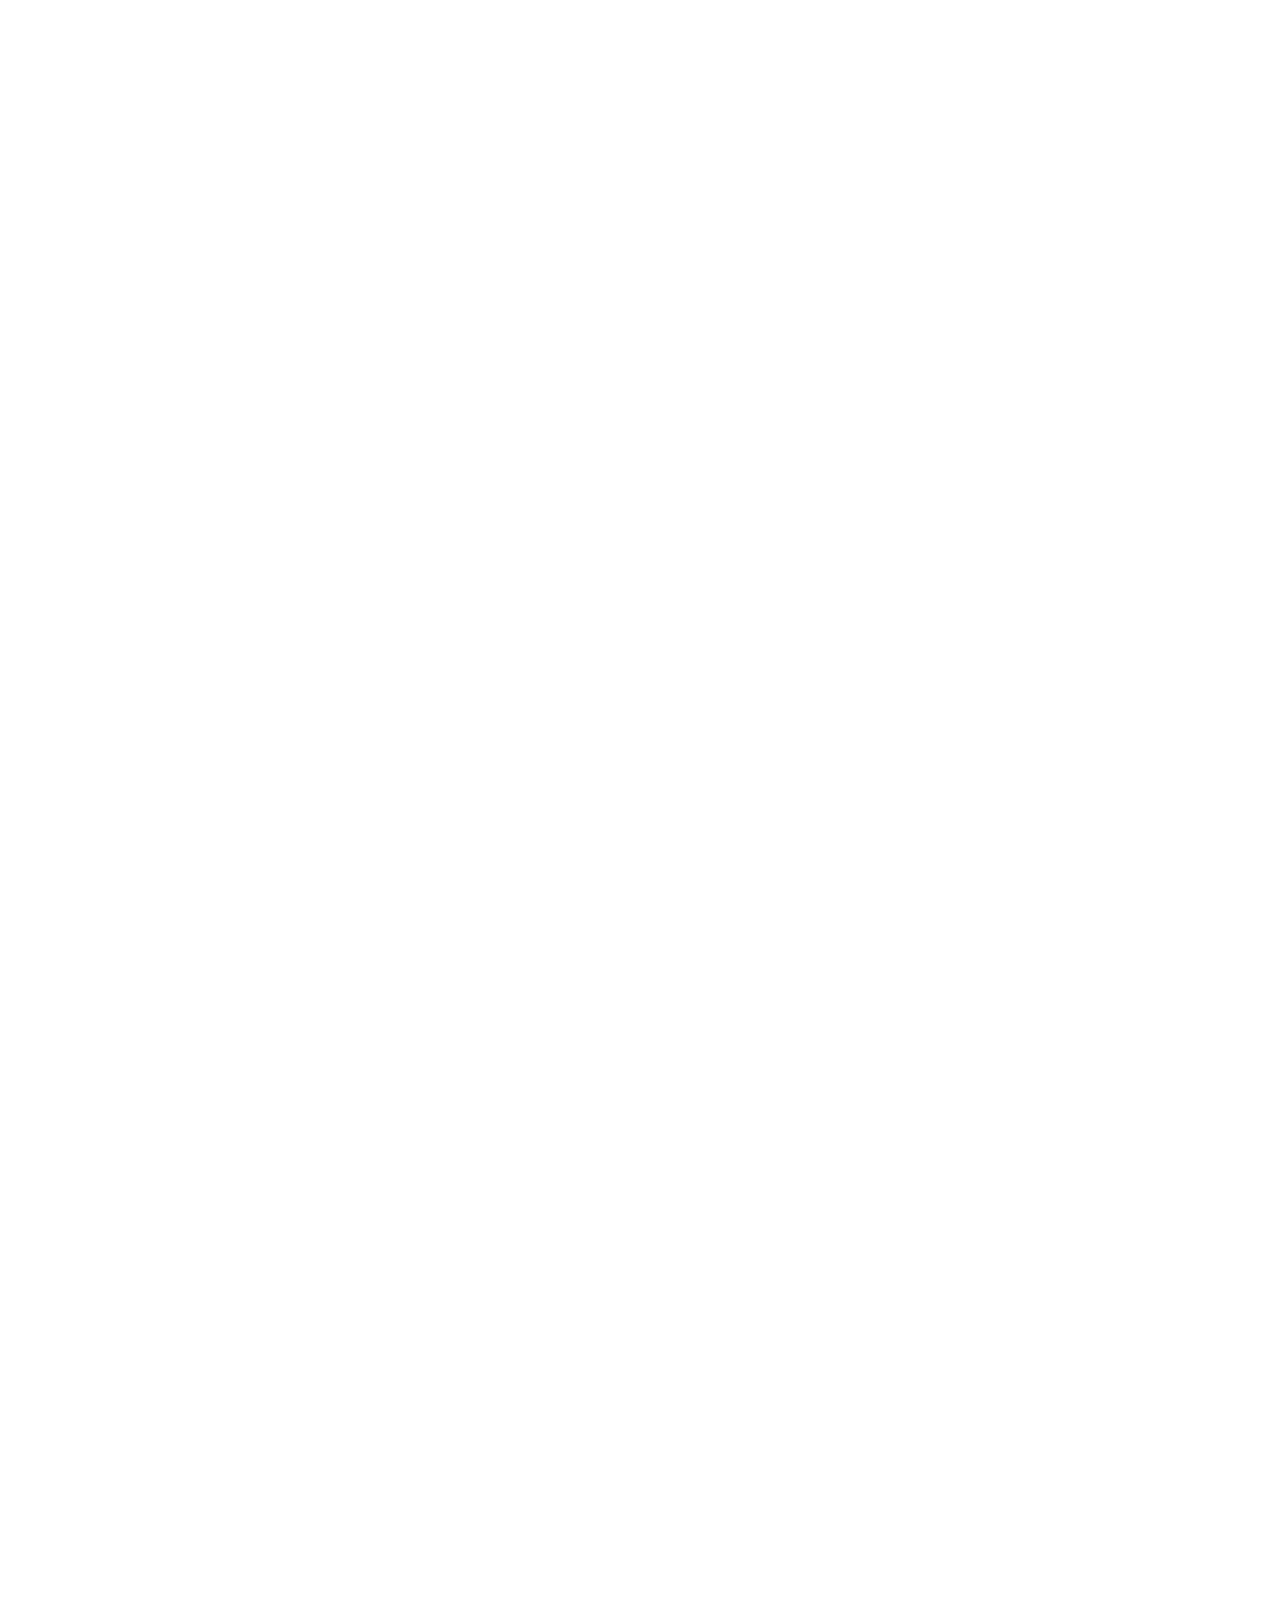
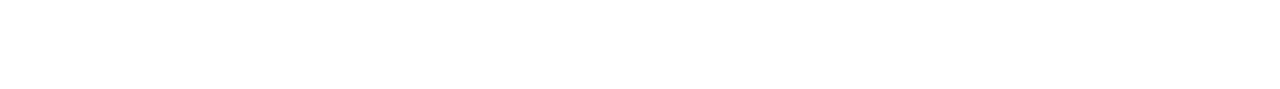
==== commit 4f3c1aaf: "Création menu.scss + animation.scss pour meilleure lecture code" ====
--- a/index.html
+++ b/index.html
@@ -4,6 +4,7 @@
     <meta charset="UTF-8">
     <meta name="viewport" content="width=device-width, initial-scale=1.0">
     <link rel="stylesheet" href="public/css/style.css">
+    <link rel="stylesheet" href="public/css/animation/animation.css">
     <link rel="preconnect" href="https://fonts.gstatic.com">
     <link href="https://fonts.googleapis.com/css2?family=Roboto:wght@100;400&display=swap" rel="stylesheet">
     <link rel="preconnect" href="https://fonts.gstatic.com">
@@ -12,92 +13,102 @@
     <title>Ohmyfood</title>
 </head>
 <body>
-    <header class="header1">  
-        <div class="logo">
-            <img src="public/images/ohmyfood.png" alt="logo de Ohmyfood"/>
-        </div>
-    </header> <!--Créer section pour animation load spinner--> 
-    <section class="loader">Oh my food</section>
-    <section class="accueil">   
-        <form>
-            <p class="accueil_search">
-                <i class="fas fa-map-marker-alt"></i>
-                <input type="text" value="Paris, Belleville">
-            </p>
-        </form>
-        <article class="accueil_intro">
-            <p class="bold">Réservez le menu qui vous convient</p>
-            <p>Découvrez des restaurants d'exception, sélectionnés par nos soins.</p>
-            <p class="btn"><a href="#">Explorer nos restaurants</a></p>
-        </article>
-    </section>
-    <section class="filtres">
-        <p class="bold">Fonctionnement</p>
-        <ul><!--PS: établir des class pour span 3-->
-            <li><span>1</span><i class="fa-mobile-alt fas tuto__icon"></i><input type="text" value="Choisissez un restaurant"></li>
-            <li><span>2</span><i class="fa-list-ul fas tuto__icon"></i><input type="text" value="Composez votre menu"></li>
-            <li><span>3</span><i class="fa-store fas tuto__icon"></i><input type="text" value="Dégustez au restaurant"></li>
-        </ul>
-    </section>
-    <section class="restaurants">
-        <p class="bold">Restaurants</p>
-        <article class="carte"><!--Insérer les liens menant vers la page de leur menu proposé + effet remplissage button-->
-            <figure>
-                <p class="new">Nouveau</p>
-                <a href="#"><img src="public/images/jay-wennington-N_Y88TWmGwA-unsplash.jpg" alt="photo plat la palette du goût"/></a>
-                <figcaption>
-                    <section>
-                        <p>La palette du goût</p>
-                        <p>Ménilmontant</p>
-                    </section>    
-                    <p class="heart"><a href="#"><i class="far fa-heart"></i></a></p>
-                </figcaption>
-            </figure>
-        </article>
-        <article class="carte"><!--Insérer les liens menant vers la page de leur menu proposé + effet remplissage button-->
-            <figure>
-                <p class="new">Nouveau</p>
-                <a href="#"><img src="public/images/stil-u2Lp8tXIcjw-unsplash.jpg" alt="photo plat la note enchantée"/></a>
-                <figcaption>
-                    <section>
-                        <p>La note enchantée</p>
-                        <p>Charonne</p>
-                    </section>    
-                    <p class="heart"><a href="#"><i class="far fa-heart"></i></a></p>
-                </figcaption>
-            </figure>
-        </article>
-        <article class="carte"><!--Insérer les liens menant vers la page de leur menu proposé + effet remplissage button-->
-            <figure>
-                <a href="#"><img src="public/images/toa-heftiba-DQKerTsQwi0-unsplash.jpg" alt="photo plat A la française"/></a>
-                <figcaption>
-                    <section>
-                        <p>A la française</p>
-                        <p>Cité Rouge</p>
-                    </section>
-                    <p class="heart"><a href="#"><i class="far fa-heart"></i></a></p>
-                </figcaption>
-            </figure>
-        </article>
-        <article class="carte"><!--Insérer les liens menant vers la page de leur menu proposé + effet remplissage button-->
-            <figure>
-                <a href="#"><img src="public/images/louis-hansel-shotsoflouis-qNBGVyOCY8Q-unsplash.jpg" alt="photo plat Le délice "/></a>
-                <figcaption>
-                    <section>
-                        <p>Le délice des sens</p>
-                        <p>Folie-Méricourt</p>
-                    </section>
-                    <p class="heart"><a href="#"><i class="far fa-heart"></i></a></p>
-                </figcaption>
-            </figure>
-        </article>
-    </section>
+    <header class="header1">
+        <h1>ohmyfood</h1>  
+    </header> 
+    <div class="loader"><!--Création du load spinner-->
+        <div>ohmyfood</div>
+    </div>
+    <main>
+        <section class="accueil">
+            <form>
+                <p class="accueil_search">
+                    <i class="fas fa-map-marker-alt"></i>
+                    <input type="text" value="Paris, Belleville">
+                </p>
+            </form>
+            <article class="accueil_intro">
+                <h2 class="bold">Réservez le menu qui vous convient</h2>
+                <p>Découvrez des restaurants d'exception, sélectionnés par nos soins.</p>
+                <p class="btn"><a href="#">Explorer nos restaurants</a></p>
+            </article>
+        </section>
+        <section class="filtres">
+            <h3 class="bold bold1">Fonctionnement</h3>
+                <ul><!--PS: établir des class pour span 3-->
+                    <li><span>1</span><i class="fa-mobile-alt fas tuto__icon"></i><input type="text" value="Choisissez un restaurant"></li>
+                    <li><span>2</span><i class="fa-list-ul fas tuto__icon"></i><input type="text" value="Composez votre menu"></li>
+                    <li><span>3</span><i class="fa-store fas tuto__icon"></i><input type="text" value="Dégustez au restaurant"></li>
+                </ul>
+        </section>
+        <section class="restaurants">
+            <h3 class="bold bold1">Restaurants</h3>
+            <article class="carte">
+                <figure>
+                    <p class="new">Nouveau</p>
+                    <a href="Menu-Lapalettedugoût.html"><!--lien menant vers la page Menu de la palette du goût-->
+                        <img src="public/images/jay-wennington-N_Y88TWmGwA-unsplash.jpg" alt="photo plat la palette du goût"/>
+                    </a>
+                    <figcaption>
+                        <section>
+                            <h4>La palette du goût</h4><!--Les h4 sont utilisés pour le référencement naturel-->
+                            <p>Ménilmontant</p>
+                        </section>    
+                        <p class="heart"><a href="#"><i class="far fa-heart"></i></a></p>
+                    </figcaption>
+                </figure>
+            </article>
+            <article class="carte">
+                <figure>
+                    <p class="new">Nouveau</p>
+                    <a href="Menu-Lanoteenchantée.html"><!--lien menant vers la page Menu de la note enchantée-->
+                        <img src="public/images/stil-u2Lp8tXIcjw-unsplash.jpg" alt="photo plat la note enchantée"/>
+                    </a>
+                    <figcaption>
+                        <section>
+                            <h4>La note enchantée</h4>
+                            <p>Charonne</p>
+                        </section>
+                        <p class="heart"><a href="#"><i class="far fa-heart"></i></a></p>
+                    </figcaption>
+                </figure>
+            </article>
+            <article class="carte">
+                <figure>
+                    <a href="Menu-Alafrançaise.html"><!--lien menant vers la page Menu à la française-->
+                        <img src="public/images/toa-heftiba-DQKerTsQwi0-unsplash.jpg" alt="photo plat A la française"/>
+                    </a>
+                    <figcaption>
+                        <section>
+                            <h4>A la française</h4>
+                            <p>Cité Rouge</p>
+                        </section>
+                        <p class="heart"><a href="#"><i class="far fa-heart"></i></a></p>
+                    </figcaption>
+                </figure>
+            </article>
+            <article class="carte">
+                <figure>
+                    <a href="Menu-Ledélicedessens.html"><!--lien menant vers la page Menu le délice des sens-->
+                        <img src="public/images/louis-hansel-shotsoflouis-qNBGVyOCY8Q-unsplash.jpg" alt="photo plat Le délice "/>
+                    </a>
+                    <figcaption>
+                        <section>
+                            <h4>Le délice des sens</h4>
+                            <p>Folie-Méricourt</p>
+                        </section>
+                        <p class="heart"><a href="#"><i class="far fa-heart"></i></a></p>
+                    </figcaption>
+                </figure>
+            </article>
+        </section>
+    </main>    
     <footer>
         <section>
-            <h4 class="color">Ohmyfood</h4>
+            <h5 class="color">Ohmyfood</h4>
             <ul>
-                <li class="color fas fa-utensils"><a class="color space" href="#">Proposer un restaurant</a></li>
-                <li class="color fas fa-hands-helping"><a class="color space" href="#">Devenir partenaire</a></li>
+                <li class="color space"><i class="fas fa-utensils"></i><a class="color" href="#">Proposer un restaurant</a></li>
+                <li class="color space"><i class="fas fa-hands-helping"></i><a class="color" href="#">Devenir partenaire</a></li>
                 <li><a class="color" href="#">Mentions légales</a></li>
                 <li><a class="color" href="mailto:adresse@mail.com">Contact</a></li>
             </ul>
--- a/public/css/style.css
+++ b/public/css/style.css
@@ -1,5 +1,6 @@
 body {
   max-width: 600px;
+  position: relative;
 }
 
 * {
@@ -15,29 +16,26 @@
   font-family: roboto;
 }
 
-.header1 {
+header {
   text-align: center;
 }
 
-.header1 .logo img {
-  width: 60%;
-}
-
 .header2 {
   display: -webkit-box;
   display: -ms-flexbox;
   display: flex;
-  -webkit-box-pack: center;
-      -ms-flex-pack: center;
-          justify-content: center;
   -webkit-box-align: center;
       -ms-flex-align: center;
           align-items: center;
-  margin-left: 1em;
+}
+
+.header2 h1 {
+  width: 100%;
 }
 
 .header2 a {
   color: black;
+  margin-left: 1em;
 }
 
 .accueil {
@@ -302,167 +300,11 @@
   margin-top: 1em;
 }
 
-footer section ul li .space {
-  margin-left: 0.5em;
+footer section ul li i {
+  margin-right: 0.5em;
 }
 
 footer section ul li a {
   font-size: 0.8em;
 }
-
-.restaurant {
-  display: -webkit-box;
-  display: -ms-flexbox;
-  display: flex;
-  -webkit-box-orient: vertical;
-  -webkit-box-direction: normal;
-      -ms-flex-direction: column;
-          flex-direction: column;
-}
-
-.restaurant img {
-  height: 180px;
-  width: 100%;
-  -o-object-fit: cover;
-     object-fit: cover;
-}
-
-.restaurant_menu {
-  background-color: #f2f2f2;
-  margin-top: -2.3em;
-  padding: 1em 1em 3em 1em;
-  border-radius: 1.5em 1.5em 0 0;
-  display: -webkit-box;
-  display: -ms-flexbox;
-  display: flex;
-  -webkit-box-orient: vertical;
-  -webkit-box-direction: normal;
-      -ms-flex-direction: column;
-          flex-direction: column;
-}
-
-.restaurant_menu .title {
-  display: -webkit-box;
-  display: -ms-flexbox;
-  display: flex;
-  -webkit-box-pack: justify;
-      -ms-flex-pack: justify;
-          justify-content: space-between;
-  -webkit-box-align: center;
-      -ms-flex-align: center;
-          align-items: center;
-}
-
-.restaurant_menu .title h1 {
-  font-size: 1.3em;
-}
-
-.restaurant .menu section {
-  margin-top: 1em;
-  display: -webkit-box;
-  display: -ms-flexbox;
-  display: flex;
-  -webkit-box-orient: vertical;
-  -webkit-box-direction: normal;
-      -ms-flex-direction: column;
-          flex-direction: column;
-}
-
-.restaurant .menu section article {
-  border-radius: 10px;
-  background-color: white;
-  padding: 0.7em;
-  margin-top: 0.5em;
-  display: -webkit-box;
-  display: -ms-flexbox;
-  display: flex;
-  -webkit-box-orient: vertical;
-  -webkit-box-direction: normal;
-      -ms-flex-direction: column;
-          flex-direction: column;
-  cursor: pointer;
-}
-
-.restaurant .menu section article > p {
-  font-weight: bold;
-}
-
-.restaurant .menu section article div {
-  display: -webkit-box;
-  display: -ms-flexbox;
-  display: flex;
-  -webkit-box-pack: justify;
-      -ms-flex-pack: justify;
-          justify-content: space-between;
-  -webkit-box-align: center;
-      -ms-flex-align: center;
-          align-items: center;
-}
-
-.restaurant .menu section article div p {
-  font-size: 0.8em;
-}
-
-.restaurant .menu section article div p:nth-child(2) {
-  font-weight: bold;
-}
-
-.animation {
-  -webkit-animation: opacity 4s;
-          animation: opacity 4s;
-  -webkit-animation-fill-mode: both;
-          animation-fill-mode: both;
-}
-
-@-webkit-keyframes opacity {
-  from {
-    opacity: 0;
-  }
-  to {
-    opacity: 1;
-  }
-}
-
-@keyframes opacity {
-  from {
-    opacity: 0;
-  }
-  to {
-    opacity: 1;
-  }
-}
-
-.animation1 {
-  -webkit-animation-delay: 1s;
-          animation-delay: 1s;
-}
-
-.animation2 {
-  -webkit-animation-delay: 2s;
-          animation-delay: 2s;
-}
-
-.animation3 {
-  -webkit-animation-delay: 3s;
-          animation-delay: 3s;
-}
-
-.btn {
-  margin: 2em 3em 0 3em;
-  border-radius: 40px;
-  background: #9356DC radial-gradient(circle, transparent 1%, #9356DC 1%) center/15000%;
-  padding: 0.8em;
-  text-align: center;
-  -webkit-transition: background 3s;
-  transition: background 3s;
-}
-
-.btn:hover {
-  background-color: #FF79DA;
-  background-size: 100%;
-}
-
-.btn a {
-  color: white;
-}
 /*# sourceMappingURL=style.css.map */--- a/public/css/animation/animation.css
+++ b/public/css/animation/animation.css
@@ -0,0 +1,218 @@
+@charset "UTF-8";
+/* Au survol, les boutons devront légèrement s'éclaircir */
+.btn {
+  margin: 2em 3em 0 3em;
+  border-radius: 40px;
+  background: #9356DC radial-gradient(circle, transparent 1%, #9356DC 1%) center/15000%;
+  padding: 0.8em;
+  text-align: center;
+  -webkit-transition: background 3s;
+  transition: background 3s;
+}
+
+.btn:hover {
+  background-color: #FF79DA;
+  background-size: 100%;
+}
+
+.btn a {
+  color: white;
+}
+
+/* Décalage dans le temps par groupe du Menu: Entrée/Plats/Desserts */
+.animation {
+  -webkit-animation: opacity 4s;
+          animation: opacity 4s;
+  -webkit-animation-fill-mode: both;
+          animation-fill-mode: both;
+}
+
+.animation1 {
+  -webkit-animation-delay: 1000ms;
+          animation-delay: 1000ms;
+}
+
+.animation2 {
+  -webkit-animation-delay: 2500ms;
+          animation-delay: 2500ms;
+}
+
+.animation3 {
+  -webkit-animation-delay: 3500ms;
+          animation-delay: 3500ms;
+}
+
+@-webkit-keyframes opacity {
+  from {
+    opacity: 0;
+  }
+  to {
+    opacity: 1;
+  }
+}
+
+@keyframes opacity {
+  from {
+    opacity: 0;
+  }
+  to {
+    opacity: 1;
+  }
+}
+
+/* Au clic, effet texte rogné avec ... et apparition de l'icône check */
+.fa-check {
+  /*design icône */
+  width: 1em;
+  border: solid #99E2D0 1px;
+  border-radius: 50%;
+  padding: 0.3em;
+  color: #99E2D0;
+  background-color: white;
+  opacity: 0;
+}
+
+.card:active .fa-check {
+  /*effet rotate de l'icône */
+  -webkit-animation: rotate 1s;
+          animation: rotate 1s;
+}
+
+@-webkit-keyframes rotate {
+  to {
+    -webkit-transform: rotate(360deg);
+            transform: rotate(360deg);
+    opacity: 1;
+  }
+}
+
+@keyframes rotate {
+  to {
+    -webkit-transform: rotate(360deg);
+            transform: rotate(360deg);
+    opacity: 1;
+  }
+}
+
+.card:active .check {
+  /* parent de l'icône sur fond vert */
+  -webkit-animation: padding 1s;
+          animation: padding 1s;
+}
+
+@-webkit-keyframes padding {
+  to {
+    background-color: #99E2D0;
+    padding: 0 0.8em;
+    margin-left: 0.5em;
+  }
+}
+
+@keyframes padding {
+  to {
+    background-color: #99E2D0;
+    padding: 0 0.8em;
+    margin-left: 0.5em;
+  }
+}
+
+.card:active .suspension {
+  /* effet texte rogné par les ... */
+  -webkit-animation: ellipsis 2s;
+          animation: ellipsis 2s;
+}
+
+@-webkit-keyframes ellipsis {
+  to {
+    text-overflow: ellipsis;
+    width: 150px;
+  }
+}
+
+@keyframes ellipsis {
+  to {
+    text-overflow: ellipsis;
+    width: 150px;
+  }
+}
+
+.loader {
+  /* Load spinner sur la page Accueil */
+  width: 100%;
+  height: 100%;
+  top: 50%;
+  left: 50%;
+  -webkit-transform: translate(-50%, -50%);
+          transform: translate(-50%, -50%);
+  position: absolute;
+}
+
+.loader div {
+  text-align: center;
+  margin-top: 7em;
+  font-size: 2em;
+  font-weight: bold;
+  color: #FF79DA;
+  font-family: shrikhand;
+  -webkit-animation: load 3s;
+          animation: load 3s;
+  -webkit-animation-fill-mode: both;
+          animation-fill-mode: both;
+  opacity: 0;
+}
+
+@-webkit-keyframes load {
+  1% {
+    opacity: 1;
+  }
+  35% {
+    color: #9356DC;
+    -webkit-transform: scale(1.5);
+            transform: scale(1.5);
+  }
+  65% {
+    color: #99E2D0;
+    -webkit-transform: scale(2);
+            transform: scale(2);
+  }
+}
+
+@keyframes load {
+  1% {
+    opacity: 1;
+  }
+  35% {
+    color: #9356DC;
+    -webkit-transform: scale(1.5);
+            transform: scale(1.5);
+  }
+  65% {
+    color: #99E2D0;
+    -webkit-transform: scale(2);
+            transform: scale(2);
+  }
+}
+
+.header1, main, footer {
+  /* Opacité du body pour le load spinnerdonner des class pour que l'animation soit sur la page accueil et non page menu */
+  -webkit-animation: disparition 2s;
+          animation: disparition 2s;
+  -webkit-animation-delay: 2s;
+          animation-delay: 2s;
+  -webkit-animation-fill-mode: both;
+          animation-fill-mode: both;
+  opacity: 0;
+}
+
+@-webkit-keyframes disparition {
+  to {
+    opacity: 1;
+  }
+}
+
+@keyframes disparition {
+  to {
+    opacity: 1;
+  }
+}
+/*# sourceMappingURL=animation.css.map */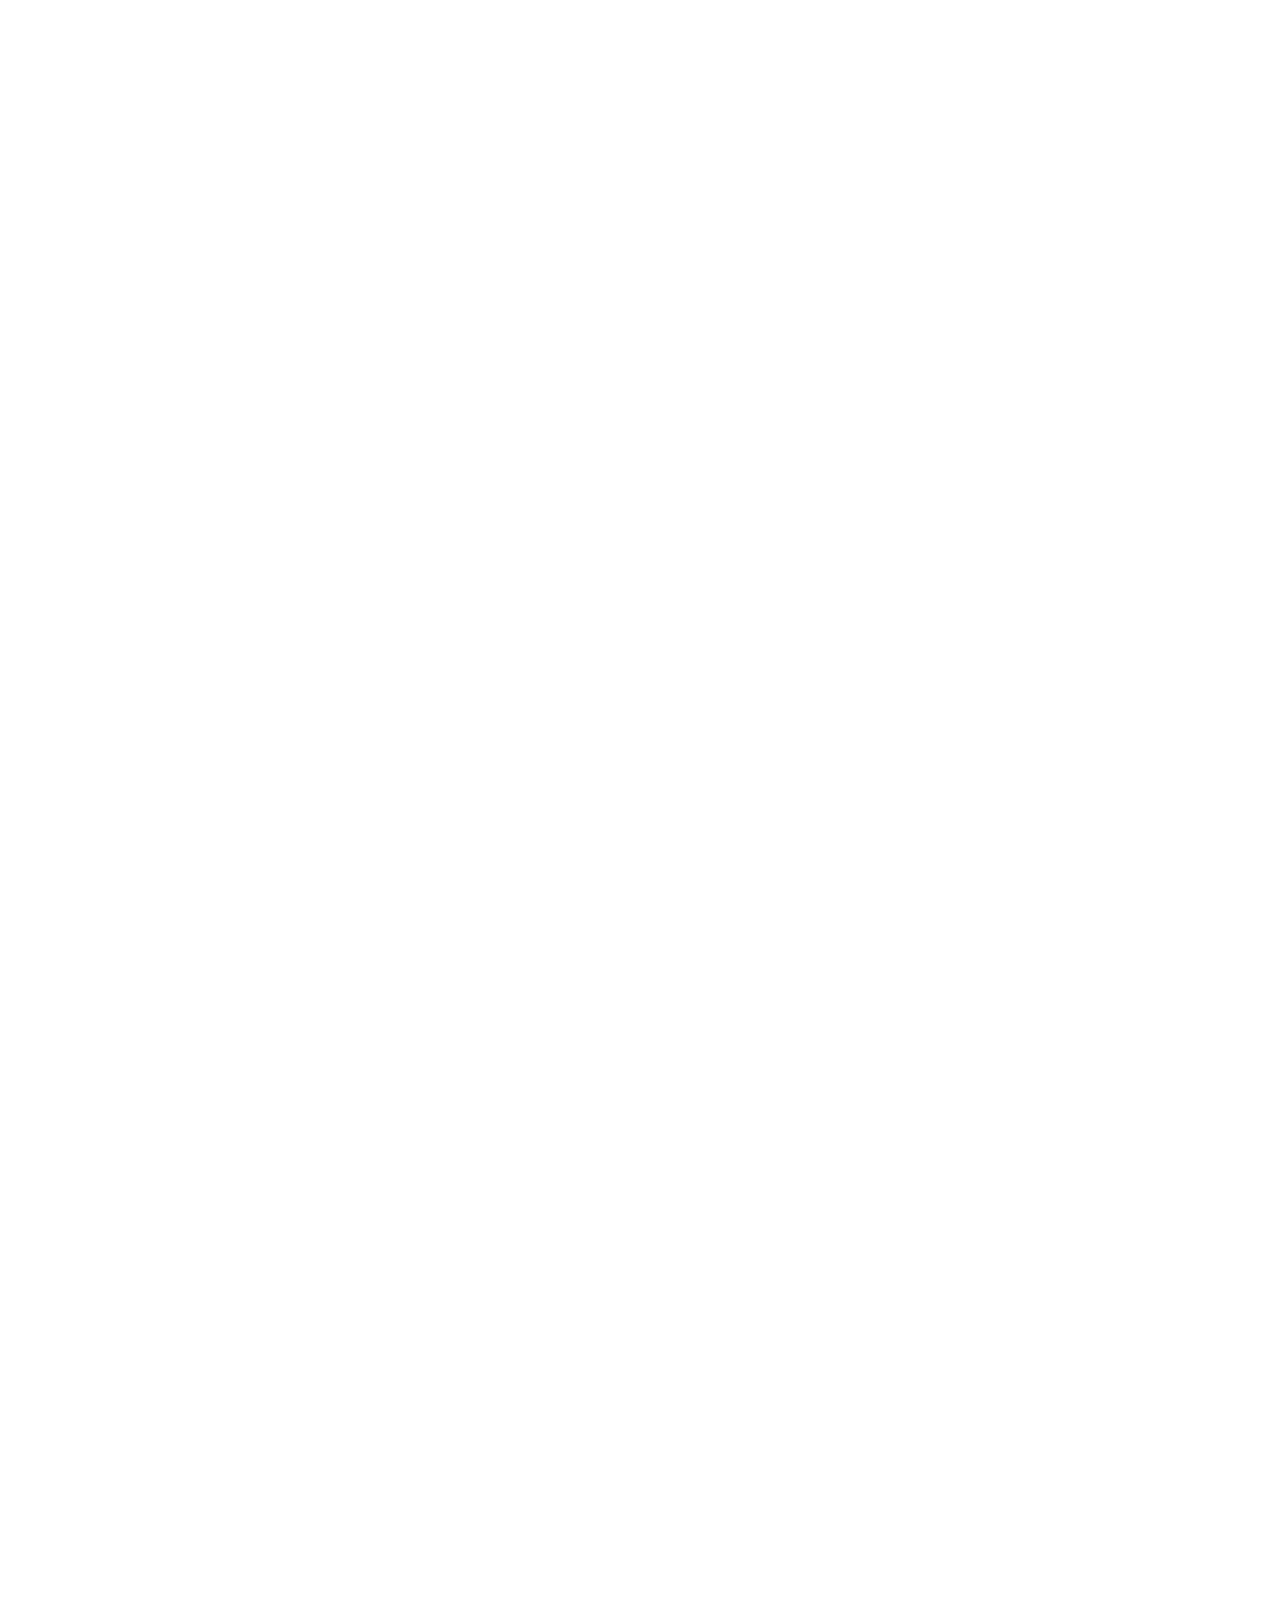
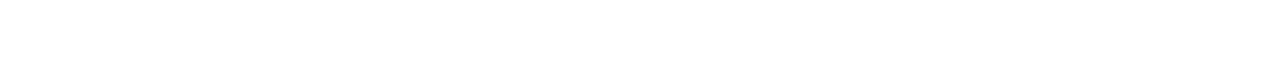
==== commit 550ef066: "Effets demandés pour le projet 3 sont faits +  création de accueil.scss" ====
--- a/index.html
+++ b/index.html
@@ -3,8 +3,9 @@
 <head>
     <meta charset="UTF-8">
     <meta name="viewport" content="width=device-width, initial-scale=1.0">
-    <link rel="stylesheet" href="public/css/style.css">
+    <link rel="stylesheet" href="public/css/accueil/accueil.css">
     <link rel="stylesheet" href="public/css/animation/animation.css">
+    <link rel="stylesheet" href="public/css/main/main.css">
     <link rel="preconnect" href="https://fonts.gstatic.com">
     <link href="https://fonts.googleapis.com/css2?family=Roboto:wght@100;400&display=swap" rel="stylesheet">
     <link rel="preconnect" href="https://fonts.gstatic.com">
@@ -13,7 +14,7 @@
     <title>Ohmyfood</title>
 </head>
 <body>
-    <header class="header1">
+    <header class="header1"><!--class header1 pour effet load spinner en lui mettant une opacité-->
         <h1>ohmyfood</h1>  
     </header> 
     <div class="loader"><!--Création du load spinner-->
@@ -28,87 +29,87 @@
                 </p>
             </form>
             <article class="accueil_intro">
-                <h2 class="bold">Réservez le menu qui vous convient</h2>
+                <h2>Réservez le menu qui vous convient</h2>
                 <p>Découvrez des restaurants d'exception, sélectionnés par nos soins.</p>
                 <p class="btn"><a href="#">Explorer nos restaurants</a></p>
             </article>
         </section>
         <section class="filtres">
-            <h3 class="bold bold1">Fonctionnement</h3>
-                <ul><!--PS: établir des class pour span 3-->
+            <h3 class="sous_titre">Fonctionnement</h3>
+                <ul>
                     <li><span>1</span><i class="fa-mobile-alt fas tuto__icon"></i><input type="text" value="Choisissez un restaurant"></li>
                     <li><span>2</span><i class="fa-list-ul fas tuto__icon"></i><input type="text" value="Composez votre menu"></li>
                     <li><span>3</span><i class="fa-store fas tuto__icon"></i><input type="text" value="Dégustez au restaurant"></li>
                 </ul>
         </section>
         <section class="restaurants">
-            <h3 class="bold bold1">Restaurants</h3>
-            <article class="carte">
-                <figure>
-                    <p class="new">Nouveau</p>
-                    <a href="Menu-Lapalettedugoût.html"><!--lien menant vers la page Menu de la palette du goût-->
-                        <img src="public/images/jay-wennington-N_Y88TWmGwA-unsplash.jpg" alt="photo plat la palette du goût"/>
-                    </a>
-                    <figcaption>
-                        <section>
-                            <h4>La palette du goût</h4><!--Les h4 sont utilisés pour le référencement naturel-->
-                            <p>Ménilmontant</p>
-                        </section>    
-                        <p class="heart"><a href="#"><i class="far fa-heart"></i></a></p>
-                    </figcaption>
-                </figure>
+            <h3 class="sous_titre">Restaurants</h3>
+            <article class="restaurants_carte">
+                <p class="new">Nouveau</p>
+                <a href="Menu-Lapalettedugoût.html"><!--lien menant vers la page Menu de la palette du goût-->
+                    <img src="public/images/jay-wennington-N_Y88TWmGwA-unsplash.jpg" alt="photo plat la palette du goût"/>
+                </a>
+                <section class="resto">
+                    <article class="resto_name">
+                        <h4>La palette du goût</h4><!--Les h4 sont utilisés pour le référencement naturel-->
+                        <p>Ménilmontant</p>
+                    </article>    
+                    <section class="resto_button">  
+                        <button><i class="far fa-heart"></i></button>
+                    </section>    
+                </section>
+            </article>     
+            <article class="restaurants_carte">
+                <p class="new">Nouveau</p>
+                <a href="Menu-Lanoteenchantée.html"><!--lien menant vers la page Menu de la note enchantée-->
+                    <img src="public/images/stil-u2Lp8tXIcjw-unsplash.jpg" alt="photo plat la note enchantée"/>
+                </a>
+                <section class="resto">
+                    <article class="resto_name">
+                        <h4>La note enchantée</h4>
+                        <p>Charonne</p>
+                    </article>
+                    <section class="resto_button">
+                        <button><i class="far fa-heart"></i></button>
+                    </section>
+                </section>
             </article>
-            <article class="carte">
-                <figure>
-                    <p class="new">Nouveau</p>
-                    <a href="Menu-Lanoteenchantée.html"><!--lien menant vers la page Menu de la note enchantée-->
-                        <img src="public/images/stil-u2Lp8tXIcjw-unsplash.jpg" alt="photo plat la note enchantée"/>
-                    </a>
-                    <figcaption>
-                        <section>
-                            <h4>La note enchantée</h4>
-                            <p>Charonne</p>
-                        </section>
-                        <p class="heart"><a href="#"><i class="far fa-heart"></i></a></p>
-                    </figcaption>
-                </figure>
+            <article class="restaurants_carte">
+                <a href="Menu-Alafrançaise.html"><!--lien menant vers la page Menu à la française-->
+                    <img src="public/images/toa-heftiba-DQKerTsQwi0-unsplash.jpg" alt="photo plat A la française"/>
+                </a>
+                <section class="resto">
+                    <article class="resto_name">
+                        <h4>A la française</h4>
+                        <p>Cité Rouge</p>
+                    </article>
+                    <section class="resto_button">
+                        <button><i class="far fa-heart"></i></button>
+                    </section>    
+                </section>   
             </article>
-            <article class="carte">
-                <figure>
-                    <a href="Menu-Alafrançaise.html"><!--lien menant vers la page Menu à la française-->
-                        <img src="public/images/toa-heftiba-DQKerTsQwi0-unsplash.jpg" alt="photo plat A la française"/>
-                    </a>
-                    <figcaption>
-                        <section>
-                            <h4>A la française</h4>
-                            <p>Cité Rouge</p>
-                        </section>
-                        <p class="heart"><a href="#"><i class="far fa-heart"></i></a></p>
-                    </figcaption>
-                </figure>
-            </article>
-            <article class="carte">
-                <figure>
-                    <a href="Menu-Ledélicedessens.html"><!--lien menant vers la page Menu le délice des sens-->
-                        <img src="public/images/louis-hansel-shotsoflouis-qNBGVyOCY8Q-unsplash.jpg" alt="photo plat Le délice "/>
-                    </a>
-                    <figcaption>
-                        <section>
-                            <h4>Le délice des sens</h4>
-                            <p>Folie-Méricourt</p>
-                        </section>
-                        <p class="heart"><a href="#"><i class="far fa-heart"></i></a></p>
-                    </figcaption>
-                </figure>
+            <article class="restaurants_carte">
+                <a href="Menu-Ledélicedessens.html"><!--lien menant vers la page Menu le délice des sens-->
+                    <img src="public/images/louis-hansel-shotsoflouis-qNBGVyOCY8Q-unsplash.jpg" alt="photo plat Le délice "/>
+                </a>
+                <section class="resto">
+                    <article class="resto_name">
+                        <h4>Le délice des sens</h4>
+                        <p>Folie-Méricourt</p>
+                    </article>
+                    <section class="resto_button">
+                        <button><i class="far fa-heart"></i></button>
+                    </section>
+                </section>    
             </article>
         </section>
     </main>    
-    <footer>
+    <footer class="footer1"><!--class footer1 pour le masquer de la page accueil uniquement-->
         <section>
-            <h5 class="color">Ohmyfood</h4>
+            <h5 class="color">Ohmyfood</h5>
             <ul>
-                <li class="color space"><i class="fas fa-utensils"></i><a class="color" href="#">Proposer un restaurant</a></li>
-                <li class="color space"><i class="fas fa-hands-helping"></i><a class="color" href="#">Devenir partenaire</a></li>
+                <li class="color"><i class="fas fa-utensils"></i><a class="color" href="#">Proposer un restaurant</a></li>
+                <li class="color"><i class="fas fa-hands-helping"></i><a class="color" href="#">Devenir partenaire</a></li>
                 <li><a class="color" href="#">Mentions légales</a></li>
                 <li><a class="color" href="mailto:adresse@mail.com">Contact</a></li>
             </ul>
--- a/public/css/accueil/accueil.css
+++ b/public/css/accueil/accueil.css
@@ -0,0 +1,203 @@
+@charset "UTF-8";
+.accueil {
+  display: -webkit-box;
+  display: -ms-flexbox;
+  display: flex;
+  -webkit-box-orient: vertical;
+  -webkit-box-direction: normal;
+      -ms-flex-direction: column;
+          flex-direction: column;
+}
+
+.accueil_search {
+  display: -webkit-box;
+  display: -ms-flexbox;
+  display: flex;
+  -webkit-box-pack: center;
+      -ms-flex-pack: center;
+          justify-content: center;
+  border: solid #dcdcdc 1px;
+  background-color: #c0c0c0;
+  padding: 0.5em;
+}
+
+.accueil_search input {
+  text-align: center;
+  background-color: #c0c0c0;
+}
+
+.accueil_intro {
+  display: -webkit-box;
+  display: -ms-flexbox;
+  display: flex;
+  -webkit-box-orient: vertical;
+  -webkit-box-direction: normal;
+      -ms-flex-direction: column;
+          flex-direction: column;
+  -webkit-box-pack: center;
+      -ms-flex-pack: center;
+          justify-content: center;
+  -webkit-box-align: center;
+      -ms-flex-align: center;
+          align-items: center;
+  text-align: center;
+  padding: 2em 0;
+  background-color: #f2f2f2;
+}
+
+.filtres {
+  display: -webkit-box;
+  display: -ms-flexbox;
+  display: flex;
+  -webkit-box-orient: vertical;
+  -webkit-box-direction: normal;
+      -ms-flex-direction: column;
+          flex-direction: column;
+  margin: 1em;
+}
+
+.filtres ul {
+  display: -webkit-box;
+  display: -ms-flexbox;
+  display: flex;
+  -webkit-box-orient: vertical;
+  -webkit-box-direction: normal;
+      -ms-flex-direction: column;
+          flex-direction: column;
+}
+
+.filtres ul > li {
+  margin: 0.5em 0 0 0.5em;
+  display: -webkit-box;
+  display: -ms-flexbox;
+  display: flex;
+  -webkit-box-pack: center;
+      -ms-flex-pack: center;
+          justify-content: center;
+  -webkit-box-align: center;
+      -ms-flex-align: center;
+          align-items: center;
+  background-color: #f2f2f2;
+  list-style: none;
+  border-radius: 1em;
+  padding: 1em;
+}
+
+.filtres ul > li input {
+  /* pour la stylisation de la barre de recherche cf ligne 69 */
+  background-color: #f2f2f2;
+}
+
+.filtres ul > li span {
+  position: absolute;
+  z-index: 1;
+  left: 1.5em;
+  border: solid #9356dc 1px;
+  border-radius: 50%;
+  font-size: 0.7em;
+  padding: 0.4em;
+  color: white;
+  background-color: #9356dc;
+  font-family: roboto;
+}
+
+.filtres ul > li i {
+  margin-right: 1em;
+}
+
+.filtres ul > li i:hover {
+  color: #9356DC;
+}
+
+input[type=text] {
+  /* barre de recherche pour la localisation en haut de page et idem pour les filtres */
+  font-size: 1em;
+  border: none;
+  outline: none;
+  font-family: roboto;
+}
+
+.restaurants {
+  padding: 2em 1em;
+  background-color: #f2f2f2;
+  display: -webkit-box;
+  display: -ms-flexbox;
+  display: flex;
+  -webkit-box-orient: vertical;
+  -webkit-box-direction: normal;
+      -ms-flex-direction: column;
+          flex-direction: column;
+}
+
+.restaurants_carte {
+  margin: 1em 0 0.5em 0;
+  border-radius: 1em;
+  display: -webkit-box;
+  display: -ms-flexbox;
+  display: flex;
+  -webkit-box-orient: vertical;
+  -webkit-box-direction: normal;
+      -ms-flex-direction: column;
+          flex-direction: column;
+  background-color: white;
+}
+
+.restaurants_carte .new {
+  position: absolute;
+  -ms-flex-item-align: end;
+      align-self: flex-end;
+  margin: 1em 1em 0 0;
+  background-color: #99E2D0;
+  padding: 0.4em;
+  color: #278870;
+}
+
+.restaurants_carte img {
+  width: 100%;
+  height: 140px;
+  -o-object-fit: cover;
+     object-fit: cover;
+  border-radius: 1em 1em 0 0;
+}
+
+.restaurants_carte .resto {
+  display: -webkit-box;
+  display: -ms-flexbox;
+  display: flex;
+  -webkit-box-pack: justify;
+      -ms-flex-pack: justify;
+          justify-content: space-between;
+  padding: 0.8em;
+}
+
+.restaurants_carte .resto_name {
+  display: -webkit-box;
+  display: -ms-flexbox;
+  display: flex;
+  -webkit-box-orient: vertical;
+  -webkit-box-direction: normal;
+      -ms-flex-direction: column;
+          flex-direction: column;
+}
+
+.restaurants_carte .resto_name :first-child {
+  font-size: 0.9em;
+}
+
+.restaurants_carte .resto_name :nth-child(2) {
+  font-size: 0.7em;
+}
+
+.restaurants_carte .resto_button {
+  /* cf: voir dans main.css pour l'icône car identique sur page Accueil et Pages des Menus */
+  display: -webkit-box;
+  display: -ms-flexbox;
+  display: flex;
+  -ms-flex-item-align: center;
+      align-self: center;
+}
+
+.restaurants_carte .resto_button button i {
+  background-color: white;
+}
+/*# sourceMappingURL=accueil.css.map */--- a/public/css/animation/animation.css
+++ b/public/css/animation/animation.css
@@ -27,21 +27,6 @@
           animation-fill-mode: both;
 }
 
-.animation1 {
-  -webkit-animation-delay: 1000ms;
-          animation-delay: 1000ms;
-}
-
-.animation2 {
-  -webkit-animation-delay: 2500ms;
-          animation-delay: 2500ms;
-}
-
-.animation3 {
-  -webkit-animation-delay: 3500ms;
-          animation-delay: 3500ms;
-}
-
 @-webkit-keyframes opacity {
   from {
     opacity: 0;
@@ -58,6 +43,24 @@
   to {
     opacity: 1;
   }
+}
+
+.animation1 {
+  /* Section Entree */
+  -webkit-animation-delay: 1000ms;
+          animation-delay: 1000ms;
+}
+
+.animation2 {
+  /* Section Plats */
+  -webkit-animation-delay: 2500ms;
+          animation-delay: 2500ms;
+}
+
+.animation3 {
+  /* Section Desserts */
+  -webkit-animation-delay: 3500ms;
+          animation-delay: 3500ms;
 }
 
 /* Au clic, effet texte rogné avec ... et apparition de l'icône check */
@@ -72,10 +75,12 @@
   opacity: 0;
 }
 
-.card:active .fa-check {
+.card:hover .fa-check {
   /*effet rotate de l'icône */
   -webkit-animation: rotate 1s;
           animation: rotate 1s;
+  -webkit-animation-fill-mode: both;
+          animation-fill-mode: both;
 }
 
 @-webkit-keyframes rotate {
@@ -94,15 +99,18 @@
   }
 }
 
-.card:active .check {
+.card:hover .check {
   /* parent de l'icône sur fond vert */
   -webkit-animation: padding 1s;
           animation: padding 1s;
+  -webkit-animation-fill-mode: both;
+          animation-fill-mode: both;
 }
 
 @-webkit-keyframes padding {
   to {
     background-color: #99E2D0;
+    border-radius: 0 0.8em 0.8em 0;
     padding: 0 0.8em;
     margin-left: 0.5em;
   }
@@ -111,28 +119,31 @@
 @keyframes padding {
   to {
     background-color: #99E2D0;
+    border-radius: 0 0.8em 0.8em 0;
     padding: 0 0.8em;
     margin-left: 0.5em;
   }
 }
 
-.card:active .suspension {
-  /* effet texte rogné par les ... */
-  -webkit-animation: ellipsis 2s;
-          animation: ellipsis 2s;
+.card:hover .suspension {
+  /* effet texte rogné par les ..., propriétés de .suspension cf menu.css */
+  -webkit-animation: ellipsis 1s;
+          animation: ellipsis 1s;
+  -webkit-animation-fill-mode: both;
+          animation-fill-mode: both;
 }
 
 @-webkit-keyframes ellipsis {
   to {
     text-overflow: ellipsis;
-    width: 150px;
+    width: 160px;
   }
 }
 
 @keyframes ellipsis {
   to {
     text-overflow: ellipsis;
-    width: 150px;
+    width: 160px;
   }
 }
 
@@ -193,8 +204,8 @@
   }
 }
 
-.header1, main, footer {
-  /* Opacité du body pour le load spinnerdonner des class pour que l'animation soit sur la page accueil et non page menu */
+.header1, main, .footer1 {
+  /* Opacité body pour le load spinner et donner class pour que l'animation soit sur la page accueil */
   -webkit-animation: disparition 2s;
           animation: disparition 2s;
   -webkit-animation-delay: 2s;
@@ -215,4 +226,17 @@
     opacity: 1;
   }
 }
+
+button i::before {
+  /* effet de remplissage pour les boutons en coeur sur la page accueil et page menu */
+  content: "";
+  font-weight: lighter;
+  -webkit-transition: all 2.5s ease-out;
+  transition: all 2.5s ease-out;
+}
+
+button i:hover::before {
+  font-weight: bold;
+  color: #9356DC;
+}
 /*# sourceMappingURL=animation.css.map */--- a/public/css/main/main.css
+++ b/public/css/main/main.css
@@ -0,0 +1,102 @@
+@charset "UTF-8";
+/* Main constitué des points communs entre la Page Accueil et les Pages du menu: header/footer*/
+body {
+  max-width: 767px;
+  position: relative;
+  margin: auto;
+}
+
+* {
+  margin: 0;
+  padding: 0;
+}
+
+header {
+  text-align: center;
+}
+
+.header2 {
+  display: -webkit-box;
+  display: -ms-flexbox;
+  display: flex;
+  -webkit-box-align: center;
+      -ms-flex-align: center;
+          align-items: center;
+}
+
+.header2 h1 {
+  width: 100%;
+}
+
+.header2 a {
+  margin-left: 1em;
+}
+
+footer {
+  padding: 1em 0 1em 1em;
+  background-color: #303030;
+}
+
+footer section {
+  display: -webkit-box;
+  display: -ms-flexbox;
+  display: flex;
+  -webkit-box-orient: vertical;
+  -webkit-box-direction: normal;
+      -ms-flex-direction: column;
+          flex-direction: column;
+}
+
+footer section h5 {
+  font-size: 1.1em;
+}
+
+footer section .color {
+  color: white;
+}
+
+footer section ul {
+  display: -webkit-box;
+  display: -ms-flexbox;
+  display: flex;
+  -webkit-box-orient: vertical;
+  -webkit-box-direction: normal;
+      -ms-flex-direction: column;
+          flex-direction: column;
+  list-style: none;
+}
+
+footer section ul li {
+  margin-top: 1em;
+}
+
+footer section ul li i {
+  margin-right: 0.5em;
+}
+
+footer section ul li a {
+  font-size: 0.8em;
+}
+
+button {
+  /* ça renvoit à la stylisation des coeurs présents sur toutes les pages pour créer effet de remplissage */
+  border: none;
+}
+
+button i {
+  cursor: pointer;
+  font-size: 1.7em;
+}
+
+h1, h5 {
+  font-family: shrikhand;
+}
+
+p, a, h2, h3, h4 {
+  font-family: roboto;
+}
+
+a {
+  text-decoration: none;
+}
+/*# sourceMappingURL=main.css.map */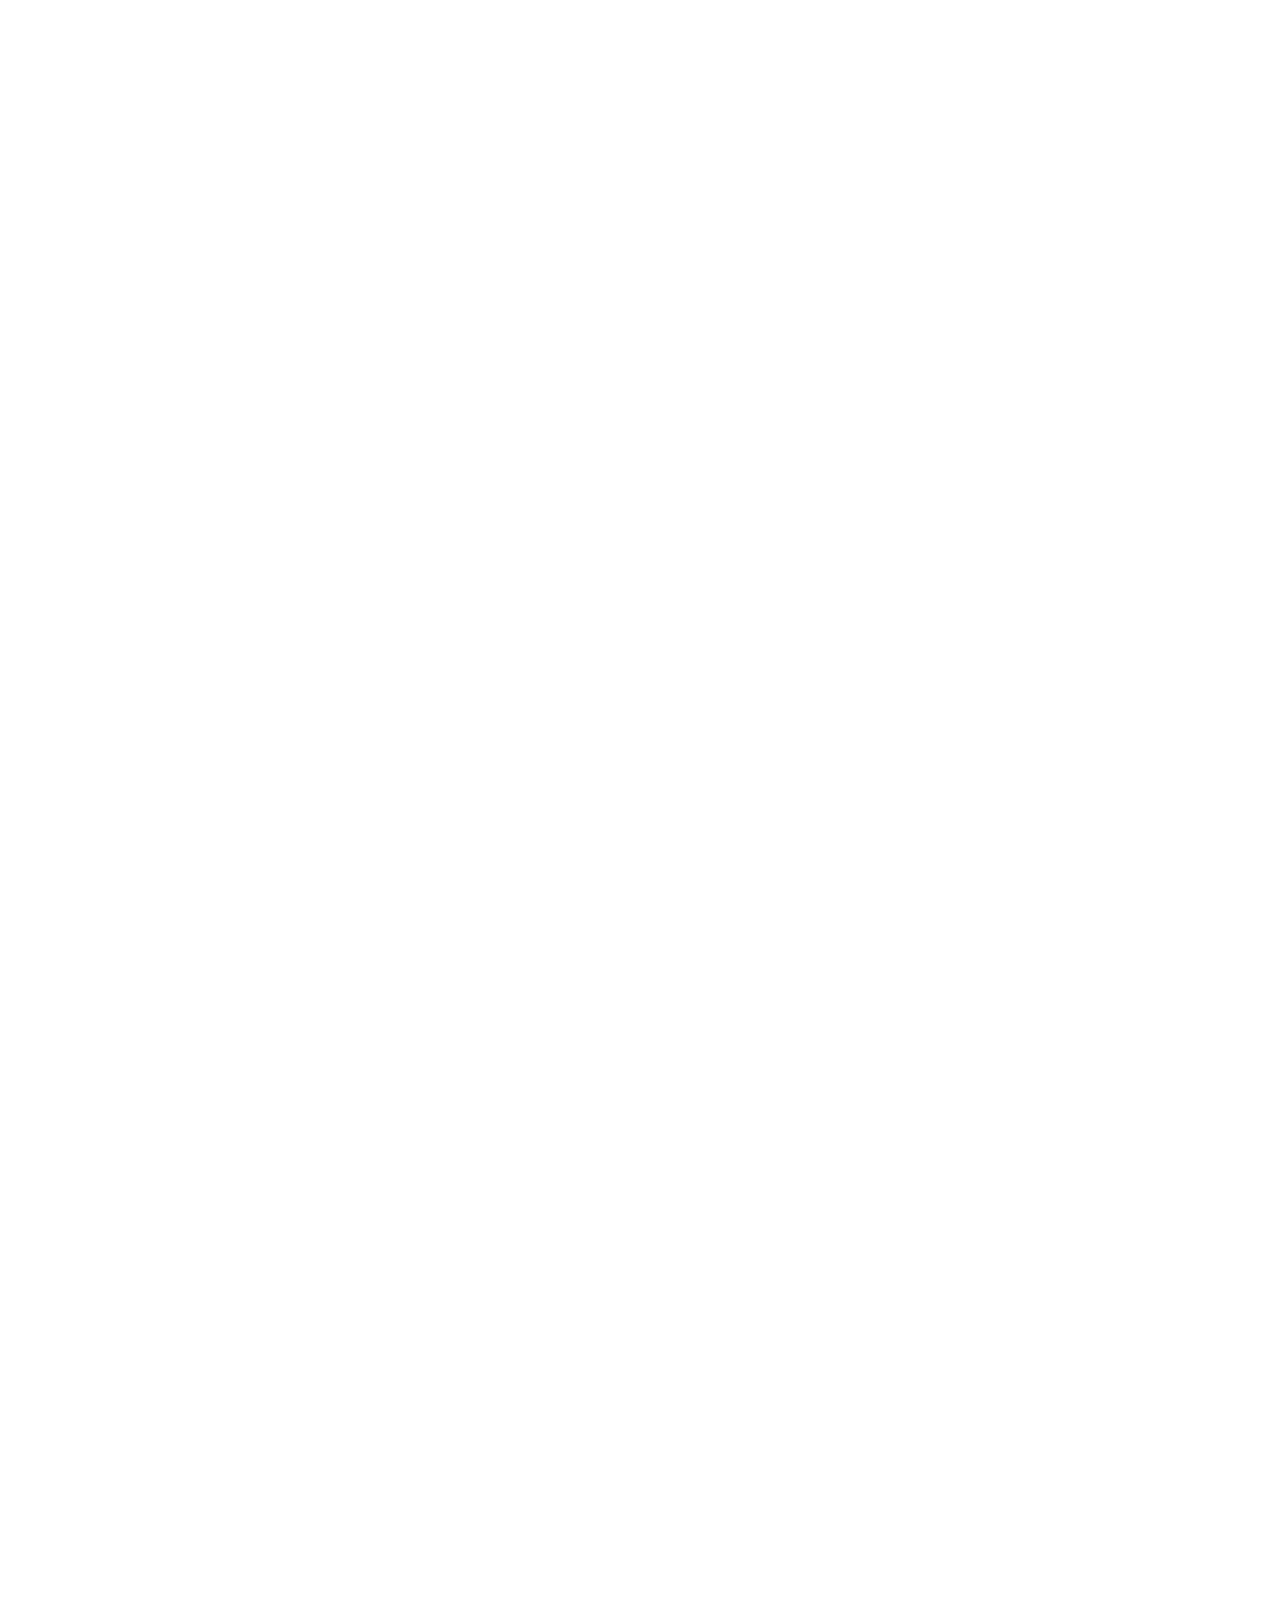
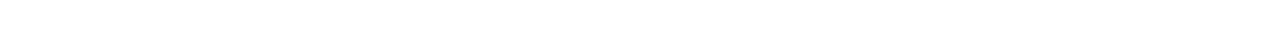
==== commit f29073f7: "Projet 3 fini: responsive OK /W3C OK" ====
--- a/index.html
+++ b/index.html
@@ -6,6 +6,7 @@
     <link rel="stylesheet" href="public/css/accueil/accueil.css">
     <link rel="stylesheet" href="public/css/animation/animation.css">
     <link rel="stylesheet" href="public/css/main/main.css">
+    <link rel="stylesheet" href="public/css/responsive/responsive.css">
     <link rel="preconnect" href="https://fonts.gstatic.com">
     <link href="https://fonts.googleapis.com/css2?family=Roboto:wght@100;400&display=swap" rel="stylesheet">
     <link rel="preconnect" href="https://fonts.gstatic.com">
@@ -22,6 +23,7 @@
     </div>
     <main>
         <section class="accueil">
+            <h2 hidden>accueil</h2>
             <form>
                 <p class="accueil_search">
                     <i class="fas fa-map-marker-alt"></i>
@@ -45,59 +47,71 @@
         <section class="restaurants">
             <h3 class="sous_titre">Restaurants</h3>
             <article class="restaurants_carte">
+                <h3 hidden>carte</h3>
                 <p class="new">Nouveau</p>
                 <a href="Menu-Lapalettedugoût.html"><!--lien menant vers la page Menu de la palette du goût-->
                     <img src="public/images/jay-wennington-N_Y88TWmGwA-unsplash.jpg" alt="photo plat la palette du goût"/>
                 </a>
                 <section class="resto">
+                    <h3 hidden>resto</h3>
                     <article class="resto_name">
                         <h4>La palette du goût</h4><!--Les h4 sont utilisés pour le référencement naturel-->
                         <p>Ménilmontant</p>
                     </article>    
                     <section class="resto_button">  
+                        <h4 hidden>button</h4>
                         <button><i class="far fa-heart"></i></button>
                     </section>    
                 </section>
             </article>     
             <article class="restaurants_carte">
+                <h3 hidden>restaurants_carte</h3>
                 <p class="new">Nouveau</p>
                 <a href="Menu-Lanoteenchantée.html"><!--lien menant vers la page Menu de la note enchantée-->
                     <img src="public/images/stil-u2Lp8tXIcjw-unsplash.jpg" alt="photo plat la note enchantée"/>
                 </a>
                 <section class="resto">
+                    <h3 hidden>resto</h3>
                     <article class="resto_name">
                         <h4>La note enchantée</h4>
                         <p>Charonne</p>
                     </article>
                     <section class="resto_button">
+                        <h4 hidden>button</h4>
                         <button><i class="far fa-heart"></i></button>
                     </section>
                 </section>
             </article>
             <article class="restaurants_carte">
+                <h3 hidden>restaurants_carte</h3>
                 <a href="Menu-Alafrançaise.html"><!--lien menant vers la page Menu à la française-->
                     <img src="public/images/toa-heftiba-DQKerTsQwi0-unsplash.jpg" alt="photo plat A la française"/>
                 </a>
                 <section class="resto">
+                    <h3 hidden>resto</h3>
                     <article class="resto_name">
-                        <h4>A la française</h4>
+                        <h4>&Agrave; la française</h4>
                         <p>Cité Rouge</p>
                     </article>
                     <section class="resto_button">
+                        <h4 hidden>button</h4>
                         <button><i class="far fa-heart"></i></button>
                     </section>    
                 </section>   
             </article>
             <article class="restaurants_carte">
+                <h3 hidden>restaurants_carte</h3>
                 <a href="Menu-Ledélicedessens.html"><!--lien menant vers la page Menu le délice des sens-->
                     <img src="public/images/louis-hansel-shotsoflouis-qNBGVyOCY8Q-unsplash.jpg" alt="photo plat Le délice "/>
                 </a>
                 <section class="resto">
+                    <h3 hidden>resto</h3>
                     <article class="resto_name">
                         <h4>Le délice des sens</h4>
                         <p>Folie-Méricourt</p>
                     </article>
                     <section class="resto_button">
+                        <h4 hidden>button</h4>
                         <button><i class="far fa-heart"></i></button>
                     </section>
                 </section>    
@@ -106,12 +120,12 @@
     </main>    
     <footer class="footer1"><!--class footer1 pour le masquer de la page accueil uniquement-->
         <section>
-            <h5 class="color">Ohmyfood</h5>
+            <h5>Ohmyfood</h5>
             <ul>
-                <li class="color"><i class="fas fa-utensils"></i><a class="color" href="#">Proposer un restaurant</a></li>
-                <li class="color"><i class="fas fa-hands-helping"></i><a class="color" href="#">Devenir partenaire</a></li>
-                <li><a class="color" href="#">Mentions légales</a></li>
-                <li><a class="color" href="mailto:adresse@mail.com">Contact</a></li>
+                <li><i class="fas fa-utensils"></i><a href="#">Proposer un restaurant</a></li>
+                <li><i class="fas fa-hands-helping"></i><a href="#">Devenir partenaire</a></li>
+                <li><a href="#">Mentions légales</a></li>
+                <li><a href="mailto:adresse@mail.com">Contact</a></li>
             </ul>
         </section>
     </footer>
--- a/public/css/accueil/accueil.css
+++ b/public/css/accueil/accueil.css
@@ -16,6 +16,9 @@
   -webkit-box-pack: center;
       -ms-flex-pack: center;
           justify-content: center;
+  -webkit-box-align: center;
+      -ms-flex-align: center;
+          align-items: center;
   border: solid #dcdcdc 1px;
   background-color: #c0c0c0;
   padding: 0.5em;
@@ -41,8 +44,17 @@
       -ms-flex-align: center;
           align-items: center;
   text-align: center;
-  padding: 2em 0;
-  background-color: #f2f2f2;
+  padding: 2em 1em;
+  background-color: #f2f2f2;
+}
+
+.accueil_intro h2 {
+  font-size: 1.7em;
+  margin-bottom: 0.5em;
+}
+
+.accueil_intro :nth-child(3) {
+  margin-top: 1em;
 }
 
 .filtres {
@@ -53,7 +65,7 @@
   -webkit-box-direction: normal;
       -ms-flex-direction: column;
           flex-direction: column;
-  margin: 1em;
+  margin: 2em 0.5em;
 }
 
 .filtres ul {
@@ -67,7 +79,7 @@
 }
 
 .filtres ul > li {
-  margin: 0.5em 0 0 0.5em;
+  margin-bottom: 1em;
   display: -webkit-box;
   display: -ms-flexbox;
   display: flex;
@@ -79,8 +91,8 @@
           align-items: center;
   background-color: #f2f2f2;
   list-style: none;
-  border-radius: 1em;
-  padding: 1em;
+  border-radius: 1.3em;
+  padding: 1.2em;
 }
 
 .filtres ul > li input {
@@ -91,18 +103,17 @@
 .filtres ul > li span {
   position: absolute;
   z-index: 1;
-  left: 1.5em;
+  left: 0.1em;
   border: solid #9356dc 1px;
   border-radius: 50%;
-  font-size: 0.7em;
-  padding: 0.4em;
+  padding: 0.1em;
   color: white;
   background-color: #9356dc;
   font-family: roboto;
 }
 
 .filtres ul > li i {
-  margin-right: 1em;
+  margin: 0 1em;
 }
 
 .filtres ul > li i:hover {
@@ -110,15 +121,15 @@
 }
 
 input[type=text] {
-  /* barre de recherche pour la localisation en haut de page et idem pour les filtres */
-  font-size: 1em;
+  /* barre de recherche pour la localisation en haut de page et pour les filtres "Fonctionnement" */
+  font-size: 1.1em;
   border: none;
   outline: none;
   font-family: roboto;
 }
 
 .restaurants {
-  padding: 2em 1em;
+  padding: 2em 0.5em;
   background-color: #f2f2f2;
   display: -webkit-box;
   display: -ms-flexbox;
@@ -130,7 +141,7 @@
 }
 
 .restaurants_carte {
-  margin: 1em 0 0.5em 0;
+  margin-bottom: 1em;
   border-radius: 1em;
   display: -webkit-box;
   display: -ms-flexbox;
@@ -150,6 +161,7 @@
   background-color: #99E2D0;
   padding: 0.4em;
   color: #278870;
+  font-size: 1.1em;
 }
 
 .restaurants_carte img {
@@ -180,14 +192,6 @@
           flex-direction: column;
 }
 
-.restaurants_carte .resto_name :first-child {
-  font-size: 0.9em;
-}
-
-.restaurants_carte .resto_name :nth-child(2) {
-  font-size: 0.7em;
-}
-
 .restaurants_carte .resto_button {
   /* cf: voir dans main.css pour l'icône car identique sur page Accueil et Pages des Menus */
   display: -webkit-box;
@@ -200,4 +204,10 @@
 .restaurants_carte .resto_button button i {
   background-color: white;
 }
+
+.filtres h3, .restaurants h3 {
+  /* h3 de la page accueil */
+  font-size: 1.4em;
+  margin-bottom: 0.7em;
+}
 /*# sourceMappingURL=accueil.css.map */--- a/public/css/animation/animation.css
+++ b/public/css/animation/animation.css
@@ -1,10 +1,9 @@
 @charset "UTF-8";
 /* Au survol, les boutons devront légèrement s'éclaircir */
 .btn {
-  margin: 2em 3em 0 3em;
   border-radius: 40px;
   background: #9356DC radial-gradient(circle, transparent 1%, #9356DC 1%) center/15000%;
-  padding: 0.8em;
+  padding: 1em;
   text-align: center;
   -webkit-transition: background 3s;
   transition: background 3s;
@@ -131,36 +130,45 @@
           animation: ellipsis 1s;
   -webkit-animation-fill-mode: both;
           animation-fill-mode: both;
+  width: 230px;
 }
 
 @-webkit-keyframes ellipsis {
   to {
     text-overflow: ellipsis;
-    width: 160px;
+    width: 200px;
   }
 }
 
 @keyframes ellipsis {
   to {
     text-overflow: ellipsis;
-    width: 160px;
-  }
+    width: 200px;
+  }
+}
+
+body {
+  /* le load est centré au milieu de la page verticalement et horizontalement */
+  position: relative;
 }
 
 .loader {
   /* Load spinner sur la page Accueil */
   width: 100%;
   height: 100%;
-  top: 50%;
-  left: 50%;
-  -webkit-transform: translate(-50%, -50%);
-          transform: translate(-50%, -50%);
+  display: -webkit-box;
+  display: -ms-flexbox;
+  display: flex;
+  -webkit-box-pack: center;
+      -ms-flex-pack: center;
+          justify-content: center;
+  -webkit-box-align: center;
+      -ms-flex-align: center;
+          align-items: center;
   position: absolute;
 }
 
 .loader div {
-  text-align: center;
-  margin-top: 7em;
   font-size: 2em;
   font-weight: bold;
   color: #FF79DA;
@@ -230,9 +238,8 @@
 button i::before {
   /* effet de remplissage pour les boutons en coeur sur la page accueil et page menu */
   content: "";
-  font-weight: lighter;
-  -webkit-transition: all 2.5s ease-out;
-  transition: all 2.5s ease-out;
+  -webkit-transition: all 2s ease-out;
+  transition: all 2s ease-out;
 }
 
 button i:hover::before {
--- a/public/css/main/main.css
+++ b/public/css/main/main.css
@@ -1,9 +1,7 @@
 @charset "UTF-8";
-/* Main constitué des points communs entre la Page Accueil et les Pages du menu: header/footer*/
+/* Main constitué des points communs entre la Page Accueil et les Pages du menu: header/footer/font-family/size */
 body {
-  max-width: 767px;
-  position: relative;
-  margin: auto;
+  min-width: 310px;
 }
 
 * {
@@ -13,6 +11,10 @@
 
 header {
   text-align: center;
+}
+
+h1 {
+  font-size: 2em;
 }
 
 .header2 {
@@ -29,11 +31,11 @@
 }
 
 .header2 a {
-  margin-left: 1em;
+  margin-left: 0.5em;
 }
 
 footer {
-  padding: 1em 0 1em 1em;
+  padding: 2em 0 2em 0.5em;
   background-color: #303030;
 }
 
@@ -47,12 +49,12 @@
           flex-direction: column;
 }
 
-footer section h5 {
-  font-size: 1.1em;
+footer section * {
+  color: white;
 }
 
-footer section .color {
-  color: white;
+footer section h5 {
+  font-size: 1.4em;
 }
 
 footer section ul {
@@ -74,10 +76,6 @@
   margin-right: 0.5em;
 }
 
-footer section ul li a {
-  font-size: 0.8em;
-}
-
 button {
   /* ça renvoit à la stylisation des coeurs présents sur toutes les pages pour créer effet de remplissage */
   border: none;
@@ -88,15 +86,26 @@
   font-size: 1.7em;
 }
 
+button:focus {
+  outline: 0;
+}
+
 h1, h5 {
   font-family: shrikhand;
 }
 
 p, a, h2, h3, h4 {
   font-family: roboto;
+  text-decoration: none;
 }
 
-a {
-  text-decoration: none;
+.card p, .resto_name p {
+  /* ciblage du sous-intitule de chaque carte de la page Accueil et page du Menu */
+  font-size: clamp(0.8rem, 2vw, 1.1rem);
+}
+
+h4 {
+  /* ciblage du titre de chaque carte de la page Accueil et page du Menu */
+  font-size: clamp(0.9rem, 2vw, 1.2rem);
 }
 /*# sourceMappingURL=main.css.map */--- a/public/css/responsive/responsive.css
+++ b/public/css/responsive/responsive.css
@@ -0,0 +1,122 @@
+@media screen and (min-width: 768px){
+    .restaurants_carte{ /* carte de la page Accueil */
+        margin-left: 5em;
+        margin-right: 5em;
+    }
+    .restaurants img{ /* Images de la page accueil */
+        height: 200px;
+    }
+    .sous_titre{ /* h3 de la page Accueil */
+        text-align: center;
+    }
+    .filtres li{
+        margin-left: 5em;
+        margin-right: 5em;
+    }
+    .filtres span{ /* chiffres 1,2,3 mentionnés sur les filtres de la page accueil*/
+        margin-left: 5em;
+    }
+    .restaurant img{ /* Image en tête de page sur la page Menu */
+        height: 300px;
+    }
+    .title{ /* article contenant le titre h2 du restaurant et le coeur du menu*/
+        margin-left: 3em;
+        padding-right: 3.5em;
+    }
+    .animation{ /* carte des restaurants de la page des menus */
+        margin: 0 3em;
+    }
+    .card{ /* les entrées, plats et desserts */
+        margin-bottom: 1em;
+    }
+    footer section{
+        align-items: center;
+    }
+    footer ul{
+        align-items: center;
+    }
+}
+
+@media screen and (min-width: 992px){
+    .header2 a{
+        margin-left: 2em;
+    }
+    body{
+        margin: 0 2em;
+    }
+    .restaurants{ /* conteneur des cartes de la page accueil */
+        flex-direction: row;
+        flex-wrap: wrap;
+        justify-content: center;
+        padding-left: 0;
+        padding-right: 0;
+    }
+    .restaurants h3{
+        width: 100%;
+    }
+    .restaurants_carte{ 
+        width: 300px;
+        margin-top: 1em;
+    }
+    .filtres li{
+        margin-left: 10em;
+        margin-right: 10em;
+    }
+    .filtres span{
+        margin-left: 10em;
+    }
+    .animation{
+        margin-top: 1em;
+    }
+    div{ /* bloc contenant toutes les entrées, les plats et les desserts */
+        margin-top: 2em;
+        display: flex;
+        justify-content: space-between;
+        flex-wrap: wrap;
+    }
+    .card{ 
+        width: 400px;
+    }
+    .restaurant_menu .btn{
+        align-self:flex-end;
+        width: 350px;
+    }
+}
+
+@media screen and (min-width: 1200px){
+    body{
+        margin: 0;
+    }
+    .filtres li{ /* barre de recherche, localisation, restaurant de la page accueil */
+        margin-left: 25em;
+        margin-right: 25em;
+    }
+    .filtres span{
+        margin-left: 25em;
+    }
+    .restaurants_carte{ /* Carte de la page Accueil */
+        width: 230px;
+    }
+    .restaurant{ /* Conteneur de la Page Menu */
+        margin: 0 2em;
+    }
+    .title{ /* Titre du restaurant et le coeur de la page menu*/
+        width: 500px;
+        align-self: center;
+        padding: 0;
+    }
+    div{ /* bloc contenant les entrees, plats puis les deserts */
+        justify-content: space-evenly;
+    }
+    .card{ /* élément contenant une entrée ou un plat etc.. */
+        margin-right: 0.5em;
+    }
+    .animation{ /* Entrees, plats et desserts centrés */
+        align-items: center;
+        margin: 2em 0;
+    }
+    .restaurant_menu .btn{ /* bouton commander */
+        align-self:center;
+        width: 350px;
+    }
+}